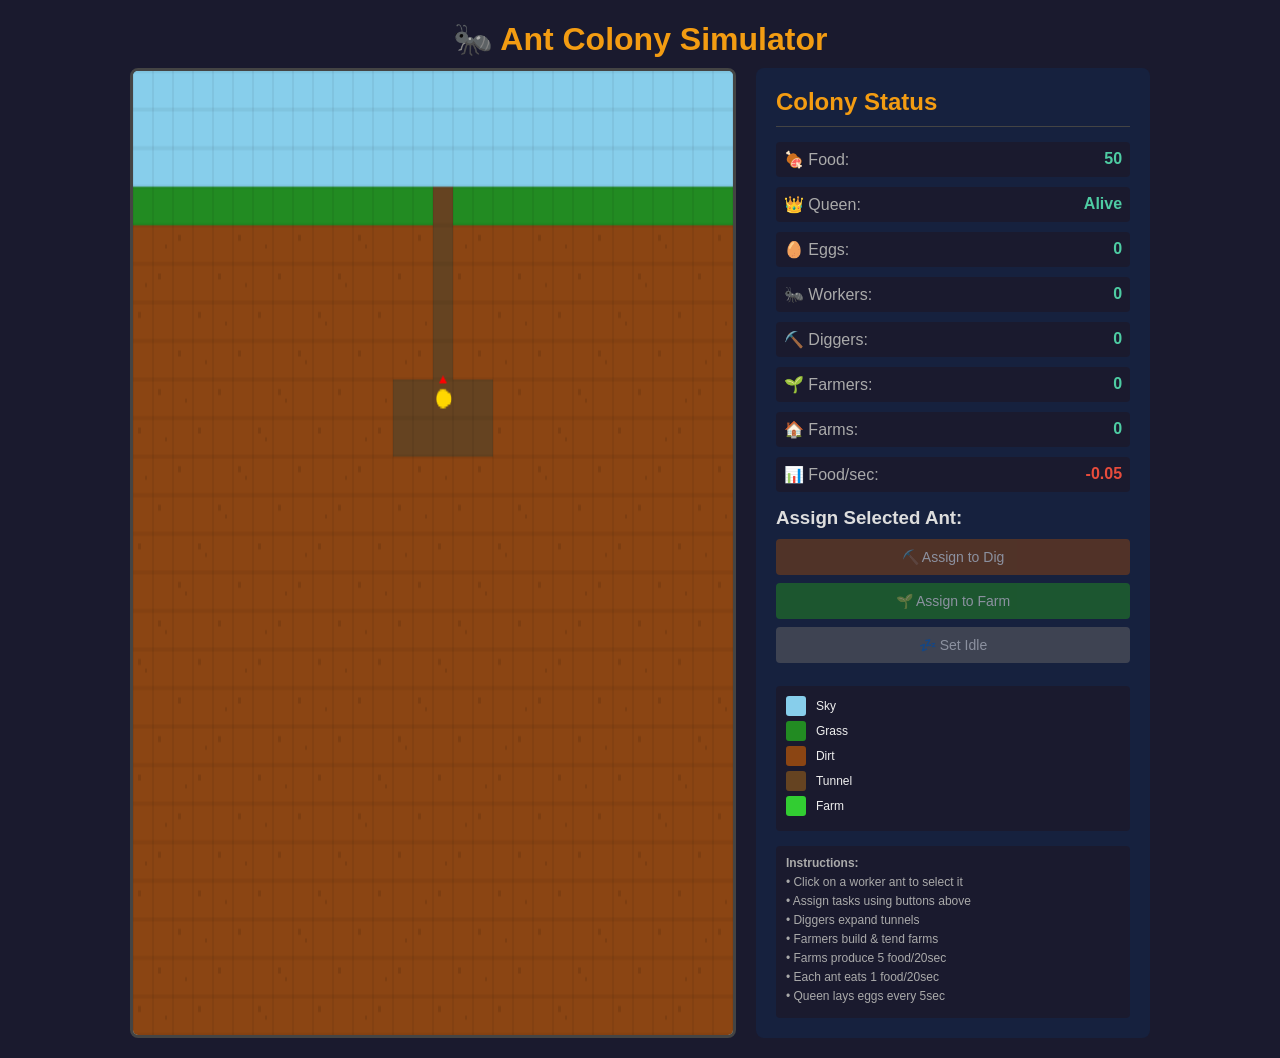
==== ant-simulator.html @ 6db29994 "Add ant colony simulator with queen, workers, and food economy A browser-based 2D ant colony simulat" ====
<!DOCTYPE html>
<html lang="en">
<head>
    <meta charset="UTF-8">
    <meta name="viewport" content="width=device-width, initial-scale=1.0">
    <title>Ant Colony Simulator</title>
    <style>
        * {
            margin: 0;
            padding: 0;
            box-sizing: border-box;
        }

        body {
            font-family: 'Segoe UI', Tahoma, Geneva, Verdana, sans-serif;
            background: #1a1a2e;
            color: #eee;
            min-height: 100vh;
            display: flex;
            flex-direction: column;
            align-items: center;
            padding: 20px;
        }

        h1 {
            margin-bottom: 10px;
            color: #f39c12;
        }

        .game-container {
            display: flex;
            gap: 20px;
            flex-wrap: wrap;
            justify-content: center;
        }

        canvas {
            border: 3px solid #444;
            border-radius: 8px;
            background: #87CEEB;
            cursor: pointer;
        }

        .panel {
            background: #16213e;
            padding: 20px;
            border-radius: 8px;
            min-width: 250px;
        }

        .panel h2 {
            color: #f39c12;
            margin-bottom: 15px;
            border-bottom: 1px solid #444;
            padding-bottom: 10px;
        }

        .stat {
            display: flex;
            justify-content: space-between;
            margin-bottom: 10px;
            padding: 8px;
            background: #1a1a2e;
            border-radius: 4px;
        }

        .stat-label {
            color: #aaa;
        }

        .stat-value {
            font-weight: bold;
            color: #4ecca3;
        }

        .stat-value.warning {
            color: #f39c12;
        }

        .stat-value.danger {
            color: #e74c3c;
        }

        .controls {
            margin-top: 15px;
        }

        .controls h3 {
            color: #ddd;
            margin-bottom: 10px;
        }

        button {
            width: 100%;
            padding: 10px;
            margin-bottom: 8px;
            border: none;
            border-radius: 4px;
            cursor: pointer;
            font-size: 14px;
            transition: all 0.2s;
        }

        button:hover:not(:disabled) {
            transform: translateY(-2px);
            box-shadow: 0 4px 8px rgba(0,0,0,0.3);
        }

        button:disabled {
            opacity: 0.5;
            cursor: not-allowed;
        }

        .btn-dig {
            background: #8B4513;
            color: white;
        }

        .btn-farm {
            background: #228B22;
            color: white;
        }

        .btn-idle {
            background: #666;
            color: white;
        }

        .instructions {
            margin-top: 15px;
            padding: 10px;
            background: #1a1a2e;
            border-radius: 4px;
            font-size: 12px;
            color: #aaa;
        }

        .instructions p {
            margin-bottom: 5px;
        }

        .selected-info {
            margin-top: 15px;
            padding: 10px;
            background: #2a2a4e;
            border-radius: 4px;
            border: 1px solid #4ecca3;
        }

        .legend {
            margin-top: 15px;
            padding: 10px;
            background: #1a1a2e;
            border-radius: 4px;
        }

        .legend-item {
            display: flex;
            align-items: center;
            margin-bottom: 5px;
            font-size: 12px;
        }

        .legend-color {
            width: 20px;
            height: 20px;
            margin-right: 10px;
            border-radius: 3px;
        }

        .game-over {
            position: fixed;
            top: 50%;
            left: 50%;
            transform: translate(-50%, -50%);
            background: rgba(0,0,0,0.9);
            padding: 40px;
            border-radius: 10px;
            text-align: center;
            display: none;
        }

        .game-over h2 {
            color: #e74c3c;
            margin-bottom: 20px;
        }

        .game-over button {
            width: auto;
            padding: 10px 30px;
            background: #4ecca3;
            color: #1a1a2e;
            font-weight: bold;
        }
    </style>
</head>
<body>
    <h1>🐜 Ant Colony Simulator</h1>

    <div class="game-container">
        <canvas id="gameCanvas" width="600" height="500"></canvas>

        <div class="panel">
            <h2>Colony Status</h2>

            <div class="stat">
                <span class="stat-label">🍖 Food:</span>
                <span class="stat-value" id="foodCount">50</span>
            </div>

            <div class="stat">
                <span class="stat-label">👑 Queen:</span>
                <span class="stat-value" id="queenStatus">Alive</span>
            </div>

            <div class="stat">
                <span class="stat-label">🥚 Eggs:</span>
                <span class="stat-value" id="eggCount">0</span>
            </div>

            <div class="stat">
                <span class="stat-label">🐜 Workers:</span>
                <span class="stat-value" id="workerCount">0</span>
            </div>

            <div class="stat">
                <span class="stat-label">⛏️ Diggers:</span>
                <span class="stat-value" id="diggerCount">0</span>
            </div>

            <div class="stat">
                <span class="stat-label">🌱 Farmers:</span>
                <span class="stat-value" id="farmerCount">0</span>
            </div>

            <div class="stat">
                <span class="stat-label">🏠 Farms:</span>
                <span class="stat-value" id="farmCount">0</span>
            </div>

            <div class="stat">
                <span class="stat-label">📊 Food/sec:</span>
                <span class="stat-value" id="foodRate">0</span>
            </div>

            <div class="controls">
                <h3>Assign Selected Ant:</h3>
                <button class="btn-dig" id="btnDig" disabled>⛏️ Assign to Dig</button>
                <button class="btn-farm" id="btnFarm" disabled>🌱 Assign to Farm</button>
                <button class="btn-idle" id="btnIdle" disabled>💤 Set Idle</button>
            </div>

            <div class="selected-info" id="selectedInfo" style="display: none;">
                <strong>Selected:</strong> <span id="selectedType">None</span>
            </div>

            <div class="legend">
                <div class="legend-item">
                    <div class="legend-color" style="background: #87CEEB;"></div>
                    <span>Sky</span>
                </div>
                <div class="legend-item">
                    <div class="legend-color" style="background: #228B22;"></div>
                    <span>Grass</span>
                </div>
                <div class="legend-item">
                    <div class="legend-color" style="background: #8B4513;"></div>
                    <span>Dirt</span>
                </div>
                <div class="legend-item">
                    <div class="legend-color" style="background: #654321;"></div>
                    <span>Tunnel</span>
                </div>
                <div class="legend-item">
                    <div class="legend-color" style="background: #32CD32;"></div>
                    <span>Farm</span>
                </div>
            </div>

            <div class="instructions">
                <p><strong>Instructions:</strong></p>
                <p>• Click on a worker ant to select it</p>
                <p>• Assign tasks using buttons above</p>
                <p>• Diggers expand tunnels</p>
                <p>• Farmers build & tend farms</p>
                <p>• Farms produce 5 food/20sec</p>
                <p>• Each ant eats 1 food/20sec</p>
                <p>• Queen lays eggs every 5sec</p>
            </div>
        </div>
    </div>

    <div class="game-over" id="gameOver">
        <h2>Colony Collapsed!</h2>
        <p>Your colony ran out of food and perished.</p>
        <br>
        <button onclick="location.reload()">Try Again</button>
    </div>

    <script>
        // Game Constants
        const CELL_SIZE = 20;
        const GRID_WIDTH = 30;
        const GRID_HEIGHT = 25;
        const SURFACE_Y = 3;

        const EGG_HATCH_TIME = 5000;      // 5 seconds
        const QUEEN_LAY_INTERVAL = 5000;   // 5 seconds
        const FOOD_CONSUME_INTERVAL = 20000; // 20 seconds
        const FARM_PRODUCE_INTERVAL = 20000; // 20 seconds
        const FARM_FOOD_AMOUNT = 5;
        const DIG_TIME = 2000;             // 2 seconds to dig one cell
        const FARM_BUILD_TIME = 3000;      // 3 seconds to build a farm

        // Cell Types
        const CELL_SKY = 0;
        const CELL_GRASS = 1;
        const CELL_DIRT = 2;
        const CELL_TUNNEL = 3;
        const CELL_FARM = 4;

        // Ant Tasks
        const TASK_IDLE = 'idle';
        const TASK_DIG = 'dig';
        const TASK_FARM = 'farm';

        // Game State
        let canvas, ctx;
        let grid = [];
        let ants = [];
        let eggs = [];
        let farms = [];
        let queen = null;
        let food = 50;
        let selectedAnt = null;
        let gameRunning = true;
        let lastFoodConsume = Date.now();
        let lastQueenLay = Date.now();

        // Initialize Grid
        function initGrid() {
            grid = [];
            for (let y = 0; y < GRID_HEIGHT; y++) {
                grid[y] = [];
                for (let x = 0; x < GRID_WIDTH; x++) {
                    if (y < SURFACE_Y) {
                        grid[y][x] = CELL_SKY;
                    } else if (y === SURFACE_Y) {
                        grid[y][x] = CELL_GRASS;
                    } else {
                        grid[y][x] = CELL_DIRT;
                    }
                }
            }

            // Create initial tunnel (entrance and queen chamber)
            const entranceX = Math.floor(GRID_WIDTH / 2);

            // Vertical shaft
            for (let y = SURFACE_Y; y <= SURFACE_Y + 5; y++) {
                grid[y][entranceX] = CELL_TUNNEL;
            }

            // Queen chamber
            for (let x = entranceX - 2; x <= entranceX + 2; x++) {
                grid[SURFACE_Y + 5][x] = CELL_TUNNEL;
                grid[SURFACE_Y + 6][x] = CELL_TUNNEL;
            }
        }

        // Entity Classes
        class Ant {
            constructor(x, y, isQueen = false) {
                this.x = x;
                this.y = y;
                this.isQueen = isQueen;
                this.task = TASK_IDLE;
                this.targetX = null;
                this.targetY = null;
                this.workProgress = 0;
                this.moveTimer = 0;
                this.color = isQueen ? '#FFD700' : '#8B0000';
            }

            update(deltaTime) {
                if (this.isQueen) return;

                this.moveTimer += deltaTime;

                if (this.task === TASK_DIG) {
                    this.performDigging(deltaTime);
                } else if (this.task === TASK_FARM) {
                    this.performFarming(deltaTime);
                } else {
                    this.wander(deltaTime);
                }
            }

            performDigging(deltaTime) {
                // Find adjacent dirt to dig
                if (this.targetX === null || this.targetY === null) {
                    this.findDigTarget();
                }

                if (this.targetX !== null && this.targetY !== null) {
                    // Move towards target
                    if (this.moveTowards(this.targetX, this.targetY, deltaTime)) {
                        // Adjacent to target, dig it
                        this.workProgress += deltaTime;
                        if (this.workProgress >= DIG_TIME) {
                            if (grid[this.targetY] && grid[this.targetY][this.targetX] === CELL_DIRT) {
                                grid[this.targetY][this.targetX] = CELL_TUNNEL;
                            }
                            this.workProgress = 0;
                            this.targetX = null;
                            this.targetY = null;
                        }
                    }
                } else {
                    this.wander(deltaTime);
                }
            }

            findDigTarget() {
                // Find dirt cells adjacent to tunnels
                const candidates = [];
                for (let y = SURFACE_Y + 1; y < GRID_HEIGHT; y++) {
                    for (let x = 0; x < GRID_WIDTH; x++) {
                        if (grid[y][x] === CELL_DIRT && hasAdjacentTunnel(x, y)) {
                            candidates.push({x, y});
                        }
                    }
                }

                if (candidates.length > 0) {
                    // Pick closest one
                    candidates.sort((a, b) => {
                        const distA = Math.abs(a.x - this.x) + Math.abs(a.y - this.y);
                        const distB = Math.abs(b.x - this.x) + Math.abs(b.y - this.y);
                        return distA - distB;
                    });
                    this.targetX = candidates[0].x;
                    this.targetY = candidates[0].y;
                }
            }

            performFarming(deltaTime) {
                // Find a farm without a farmer or build a new one
                let assignedFarm = farms.find(f => f.farmer === this);

                if (!assignedFarm) {
                    // Try to find an unattended farm
                    assignedFarm = farms.find(f => f.farmer === null);
                    if (assignedFarm) {
                        assignedFarm.farmer = this;
                    }
                }

                if (assignedFarm) {
                    // Move to farm and tend it
                    this.moveTowards(assignedFarm.x, assignedFarm.y, deltaTime);
                } else {
                    // Build a new farm
                    if (this.targetX === null || this.targetY === null) {
                        this.findFarmLocation();
                    }

                    if (this.targetX !== null && this.targetY !== null) {
                        if (this.moveTowards(this.targetX, this.targetY, deltaTime)) {
                            this.workProgress += deltaTime;
                            if (this.workProgress >= FARM_BUILD_TIME) {
                                if (grid[this.targetY][this.targetX] === CELL_TUNNEL) {
                                    grid[this.targetY][this.targetX] = CELL_FARM;
                                    const newFarm = new Farm(this.targetX, this.targetY);
                                    newFarm.farmer = this;
                                    farms.push(newFarm);
                                }
                                this.workProgress = 0;
                                this.targetX = null;
                                this.targetY = null;
                            }
                        }
                    } else {
                        this.wander(deltaTime);
                    }
                }
            }

            findFarmLocation() {
                // Find tunnel cells that could become farms
                const candidates = [];
                for (let y = SURFACE_Y + 1; y < GRID_HEIGHT; y++) {
                    for (let x = 0; x < GRID_WIDTH; x++) {
                        if (grid[y][x] === CELL_TUNNEL) {
                            // Check not too close to other farms
                            const tooClose = farms.some(f =>
                                Math.abs(f.x - x) + Math.abs(f.y - y) < 2
                            );
                            // Don't build where queen is
                            const queenHere = queen && queen.x === x && queen.y === y;
                            if (!tooClose && !queenHere) {
                                candidates.push({x, y});
                            }
                        }
                    }
                }

                if (candidates.length > 0) {
                    const choice = candidates[Math.floor(Math.random() * candidates.length)];
                    this.targetX = choice.x;
                    this.targetY = choice.y;
                }
            }

            moveTowards(targetX, targetY, deltaTime) {
                if (this.moveTimer < 200) return false;
                this.moveTimer = 0;

                const dx = targetX - this.x;
                const dy = targetY - this.y;

                if (Math.abs(dx) <= 1 && Math.abs(dy) <= 1) {
                    return true; // Adjacent to target
                }

                // Try to move closer through tunnels
                const moves = [];
                if (dx > 0) moves.push({x: this.x + 1, y: this.y});
                if (dx < 0) moves.push({x: this.x - 1, y: this.y});
                if (dy > 0) moves.push({x: this.x, y: this.y + 1});
                if (dy < 0) moves.push({x: this.x, y: this.y - 1});

                for (const move of moves) {
                    if (canMoveTo(move.x, move.y)) {
                        this.x = move.x;
                        this.y = move.y;
                        return false;
                    }
                }

                // Random valid move if direct path blocked
                this.wander(deltaTime);
                return false;
            }

            wander(deltaTime) {
                if (this.moveTimer < 300) return;
                this.moveTimer = 0;

                const directions = [
                    {dx: 0, dy: -1},
                    {dx: 0, dy: 1},
                    {dx: -1, dy: 0},
                    {dx: 1, dy: 0}
                ];

                const validMoves = directions.filter(d =>
                    canMoveTo(this.x + d.dx, this.y + d.dy)
                );

                if (validMoves.length > 0) {
                    const move = validMoves[Math.floor(Math.random() * validMoves.length)];
                    this.x += move.dx;
                    this.y += move.dy;
                }
            }

            draw() {
                const screenX = this.x * CELL_SIZE + CELL_SIZE / 2;
                const screenY = this.y * CELL_SIZE + CELL_SIZE / 2;

                // Draw selection ring
                if (this === selectedAnt) {
                    ctx.strokeStyle = '#00FF00';
                    ctx.lineWidth = 2;
                    ctx.beginPath();
                    ctx.arc(screenX, screenY, CELL_SIZE / 2 + 2, 0, Math.PI * 2);
                    ctx.stroke();
                }

                // Draw ant body
                ctx.fillStyle = this.color;
                ctx.beginPath();
                ctx.ellipse(screenX, screenY, CELL_SIZE / 3, CELL_SIZE / 4, 0, 0, Math.PI * 2);
                ctx.fill();

                // Draw head
                ctx.beginPath();
                ctx.arc(screenX + CELL_SIZE / 4, screenY, CELL_SIZE / 6, 0, Math.PI * 2);
                ctx.fill();

                // Crown for queen
                if (this.isQueen) {
                    ctx.fillStyle = '#FF0000';
                    ctx.beginPath();
                    ctx.moveTo(screenX - 4, screenY - 8);
                    ctx.lineTo(screenX, screenY - 12);
                    ctx.lineTo(screenX + 4, screenY - 8);
                    ctx.fill();
                }

                // Task indicator
                if (!this.isQueen) {
                    ctx.font = '10px Arial';
                    ctx.fillStyle = '#FFF';
                    if (this.task === TASK_DIG) {
                        ctx.fillText('⛏', screenX - 5, screenY - 10);
                    } else if (this.task === TASK_FARM) {
                        ctx.fillText('🌱', screenX - 5, screenY - 10);
                    }
                }

                // Work progress bar
                if (this.workProgress > 0) {
                    const barWidth = CELL_SIZE;
                    const barHeight = 3;
                    const progress = this.task === TASK_DIG
                        ? this.workProgress / DIG_TIME
                        : this.workProgress / FARM_BUILD_TIME;

                    ctx.fillStyle = '#333';
                    ctx.fillRect(screenX - barWidth/2, screenY + 12, barWidth, barHeight);
                    ctx.fillStyle = '#4ecca3';
                    ctx.fillRect(screenX - barWidth/2, screenY + 12, barWidth * progress, barHeight);
                }
            }
        }

        class Egg {
            constructor(x, y) {
                this.x = x;
                this.y = y;
                this.createdAt = Date.now();
            }

            isReady() {
                return Date.now() - this.createdAt >= EGG_HATCH_TIME;
            }

            draw() {
                const screenX = this.x * CELL_SIZE + CELL_SIZE / 2;
                const screenY = this.y * CELL_SIZE + CELL_SIZE / 2;

                ctx.fillStyle = '#FFFACD';
                ctx.beginPath();
                ctx.ellipse(screenX, screenY, CELL_SIZE / 5, CELL_SIZE / 4, 0, 0, Math.PI * 2);
                ctx.fill();
                ctx.strokeStyle = '#DAA520';
                ctx.lineWidth = 1;
                ctx.stroke();

                // Hatch progress
                const progress = (Date.now() - this.createdAt) / EGG_HATCH_TIME;
                const barWidth = CELL_SIZE * 0.8;
                ctx.fillStyle = '#333';
                ctx.fillRect(screenX - barWidth/2, screenY + 10, barWidth, 3);
                ctx.fillStyle = '#FFD700';
                ctx.fillRect(screenX - barWidth/2, screenY + 10, barWidth * progress, 3);
            }
        }

        class Farm {
            constructor(x, y) {
                this.x = x;
                this.y = y;
                this.lastProduce = Date.now();
                this.farmer = null;
            }

            update() {
                if (Date.now() - this.lastProduce >= FARM_PRODUCE_INTERVAL) {
                    food += FARM_FOOD_AMOUNT;
                    this.lastProduce = Date.now();
                }
            }
        }

        // Helper Functions
        function hasAdjacentTunnel(x, y) {
            const checks = [
                {dx: 0, dy: -1},
                {dx: 0, dy: 1},
                {dx: -1, dy: 0},
                {dx: 1, dy: 0}
            ];

            return checks.some(c => {
                const nx = x + c.dx;
                const ny = y + c.dy;
                return ny >= 0 && ny < GRID_HEIGHT &&
                       nx >= 0 && nx < GRID_WIDTH &&
                       (grid[ny][nx] === CELL_TUNNEL || grid[ny][nx] === CELL_FARM);
            });
        }

        function canMoveTo(x, y) {
            if (x < 0 || x >= GRID_WIDTH || y < 0 || y >= GRID_HEIGHT) return false;
            const cell = grid[y][x];
            return cell === CELL_TUNNEL || cell === CELL_FARM || cell === CELL_GRASS;
        }

        // Initialize Game
        function init() {
            canvas = document.getElementById('gameCanvas');
            ctx = canvas.getContext('2d');

            initGrid();

            // Create queen in the chamber
            const queenX = Math.floor(GRID_WIDTH / 2);
            const queenY = SURFACE_Y + 5;
            queen = new Ant(queenX, queenY, true);

            // Set up click handler
            canvas.addEventListener('click', handleClick);

            // Set up button handlers
            document.getElementById('btnDig').addEventListener('click', () => assignTask(TASK_DIG));
            document.getElementById('btnFarm').addEventListener('click', () => assignTask(TASK_FARM));
            document.getElementById('btnIdle').addEventListener('click', () => assignTask(TASK_IDLE));

            // Start game loop
            requestAnimationFrame(gameLoop);
        }

        function handleClick(event) {
            const rect = canvas.getBoundingClientRect();
            const clickX = Math.floor((event.clientX - rect.left) / CELL_SIZE);
            const clickY = Math.floor((event.clientY - rect.top) / CELL_SIZE);

            // Check if clicked on a worker ant
            const clickedAnt = ants.find(ant =>
                ant.x === clickX && ant.y === clickY && !ant.isQueen
            );

            if (clickedAnt) {
                selectedAnt = clickedAnt;
                updateSelectedUI();
            } else {
                selectedAnt = null;
                updateSelectedUI();
            }
        }

        function assignTask(task) {
            if (selectedAnt && !selectedAnt.isQueen) {
                // If switching from farm task, release the farm
                if (selectedAnt.task === TASK_FARM && task !== TASK_FARM) {
                    const farm = farms.find(f => f.farmer === selectedAnt);
                    if (farm) farm.farmer = null;
                }

                selectedAnt.task = task;
                selectedAnt.targetX = null;
                selectedAnt.targetY = null;
                selectedAnt.workProgress = 0;
                updateSelectedUI();
            }
        }

        function updateSelectedUI() {
            const info = document.getElementById('selectedInfo');
            const typeSpan = document.getElementById('selectedType');
            const btnDig = document.getElementById('btnDig');
            const btnFarm = document.getElementById('btnFarm');
            const btnIdle = document.getElementById('btnIdle');

            if (selectedAnt) {
                info.style.display = 'block';
                typeSpan.textContent = `Worker Ant (Task: ${selectedAnt.task})`;
                btnDig.disabled = false;
                btnFarm.disabled = false;
                btnIdle.disabled = false;
            } else {
                info.style.display = 'none';
                typeSpan.textContent = 'None';
                btnDig.disabled = true;
                btnFarm.disabled = true;
                btnIdle.disabled = true;
            }
        }

        function updateStats() {
            const diggers = ants.filter(a => a.task === TASK_DIG).length;
            const farmers = ants.filter(a => a.task === TASK_FARM).length;
            const totalAnts = ants.length + 1; // +1 for queen

            // Calculate food rate per second
            const foodProduced = farms.length * FARM_FOOD_AMOUNT / (FARM_PRODUCE_INTERVAL / 1000);
            const foodConsumed = totalAnts / (FOOD_CONSUME_INTERVAL / 1000);
            const netFoodRate = (foodProduced - foodConsumed).toFixed(2);

            document.getElementById('foodCount').textContent = Math.floor(food);
            document.getElementById('eggCount').textContent = eggs.length;
            document.getElementById('workerCount').textContent = ants.length;
            document.getElementById('diggerCount').textContent = diggers;
            document.getElementById('farmerCount').textContent = farmers;
            document.getElementById('farmCount').textContent = farms.length;
            document.getElementById('foodRate').textContent = netFoodRate;

            // Color code food
            const foodEl = document.getElementById('foodCount');
            foodEl.className = 'stat-value';
            if (food < 10) {
                foodEl.classList.add('danger');
            } else if (food < 30) {
                foodEl.classList.add('warning');
            }

            // Color code food rate
            const rateEl = document.getElementById('foodRate');
            rateEl.className = 'stat-value';
            if (parseFloat(netFoodRate) < 0) {
                rateEl.classList.add('danger');
            } else if (parseFloat(netFoodRate) < 0.1) {
                rateEl.classList.add('warning');
            }
        }

        let lastTime = Date.now();

        function gameLoop() {
            if (!gameRunning) return;

            const now = Date.now();
            const deltaTime = now - lastTime;
            lastTime = now;

            update(deltaTime);
            render();
            updateStats();

            requestAnimationFrame(gameLoop);
        }

        function update(deltaTime) {
            const now = Date.now();

            // Queen lays eggs
            if (now - lastQueenLay >= QUEEN_LAY_INTERVAL) {
                // Find spot near queen for egg
                const eggSpots = [];
                for (let dy = -1; dy <= 1; dy++) {
                    for (let dx = -1; dx <= 1; dx++) {
                        if (dx === 0 && dy === 0) continue;
                        const nx = queen.x + dx;
                        const ny = queen.y + dy;
                        if (canMoveTo(nx, ny)) {
                            const hasEgg = eggs.some(e => e.x === nx && e.y === ny);
                            const hasAnt = ants.some(a => a.x === nx && a.y === ny);
                            if (!hasEgg && !hasAnt) {
                                eggSpots.push({x: nx, y: ny});
                            }
                        }
                    }
                }

                if (eggSpots.length > 0) {
                    const spot = eggSpots[Math.floor(Math.random() * eggSpots.length)];
                    eggs.push(new Egg(spot.x, spot.y));
                }
                lastQueenLay = now;
            }

            // Hatch eggs
            for (let i = eggs.length - 1; i >= 0; i--) {
                if (eggs[i].isReady()) {
                    const egg = eggs[i];
                    ants.push(new Ant(egg.x, egg.y));
                    eggs.splice(i, 1);
                }
            }

            // Update ants
            for (const ant of ants) {
                ant.update(deltaTime);
            }

            // Update farms
            for (const farm of farms) {
                farm.update();
            }

            // Consume food
            if (now - lastFoodConsume >= FOOD_CONSUME_INTERVAL) {
                const totalAnts = ants.length + 1; // +1 for queen
                food -= totalAnts;
                lastFoodConsume = now;

                // Check for game over
                if (food <= 0) {
                    gameRunning = false;
                    document.getElementById('gameOver').style.display = 'block';
                }
            }
        }

        function render() {
            // Clear canvas
            ctx.clearRect(0, 0, canvas.width, canvas.height);

            // Draw grid
            for (let y = 0; y < GRID_HEIGHT; y++) {
                for (let x = 0; x < GRID_WIDTH; x++) {
                    const cell = grid[y][x];
                    let color;

                    switch (cell) {
                        case CELL_SKY:
                            color = '#87CEEB';
                            break;
                        case CELL_GRASS:
                            color = '#228B22';
                            break;
                        case CELL_DIRT:
                            color = '#8B4513';
                            break;
                        case CELL_TUNNEL:
                            color = '#654321';
                            break;
                        case CELL_FARM:
                            color = '#32CD32';
                            break;
                    }

                    ctx.fillStyle = color;
                    ctx.fillRect(x * CELL_SIZE, y * CELL_SIZE, CELL_SIZE, CELL_SIZE);

                    // Add some texture to dirt
                    if (cell === CELL_DIRT) {
                        ctx.fillStyle = 'rgba(0,0,0,0.1)';
                        if ((x + y) % 3 === 0) {
                            ctx.fillRect(x * CELL_SIZE + 5, y * CELL_SIZE + 5, 3, 3);
                        }
                        if ((x + y) % 5 === 0) {
                            ctx.fillRect(x * CELL_SIZE + 12, y * CELL_SIZE + 10, 2, 2);
                        }
                    }

                    // Draw farm details
                    if (cell === CELL_FARM) {
                        ctx.fillStyle = '#006400';
                        ctx.fillText('🌿', x * CELL_SIZE + 2, y * CELL_SIZE + 14);
                    }
                }
            }

            // Draw grid lines (subtle)
            ctx.strokeStyle = 'rgba(0,0,0,0.1)';
            ctx.lineWidth = 1;
            for (let x = 0; x <= GRID_WIDTH; x++) {
                ctx.beginPath();
                ctx.moveTo(x * CELL_SIZE, 0);
                ctx.lineTo(x * CELL_SIZE, canvas.height);
                ctx.stroke();
            }
            for (let y = 0; y <= GRID_HEIGHT; y++) {
                ctx.beginPath();
                ctx.moveTo(0, y * CELL_SIZE);
                ctx.lineTo(canvas.width, y * CELL_SIZE);
                ctx.stroke();
            }

            // Draw eggs
            for (const egg of eggs) {
                egg.draw();
            }

            // Draw queen
            queen.draw();

            // Draw worker ants
            for (const ant of ants) {
                ant.draw();
            }
        }

        // Start the game
        window.onload = init;
    </script>
</body>
</html>
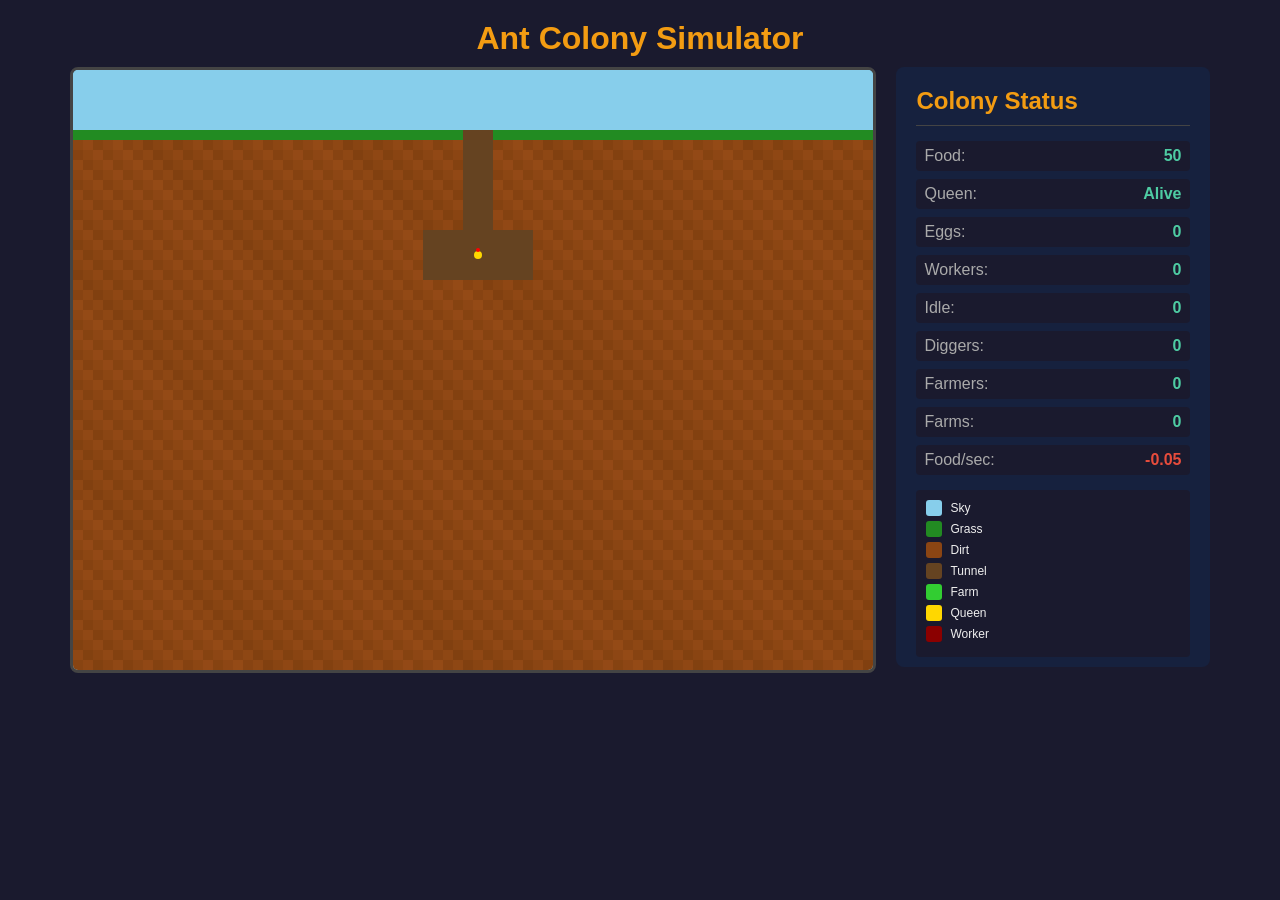
==== commit 25a8cbfa: "Improve grid resolution and change to tunnel-based clicking - Increased resolution: 80x60 grid with " ====
--- a/ant-simulator.html
+++ b/ant-simulator.html
@@ -45,7 +45,9 @@
             background: #16213e;
             padding: 20px;
             border-radius: 8px;
-            min-width: 250px;
+            min-width: 280px;
+            max-height: 600px;
+            overflow-y: auto;
         }
 
         .panel h2 {
@@ -58,8 +60,8 @@
         .stat {
             display: flex;
             justify-content: space-between;
-            margin-bottom: 10px;
-            padding: 8px;
+            margin-bottom: 8px;
+            padding: 6px 8px;
             background: #1a1a2e;
             border-radius: 4px;
         }
@@ -121,11 +123,6 @@
             color: white;
         }
 
-        .btn-idle {
-            background: #666;
-            color: white;
-        }
-
         .instructions {
             margin-top: 15px;
             padding: 10px;
@@ -147,6 +144,14 @@
             border: 1px solid #4ecca3;
         }
 
+        .selected-info.dirt {
+            border-color: #8B4513;
+        }
+
+        .selected-info.tunnel {
+            border-color: #654321;
+        }
+
         .legend {
             margin-top: 15px;
             padding: 10px;
@@ -162,9 +167,9 @@
         }
 
         .legend-color {
-            width: 20px;
-            height: 20px;
-            margin-right: 10px;
+            width: 16px;
+            height: 16px;
+            margin-right: 8px;
             border-radius: 3px;
         }
 
@@ -178,6 +183,7 @@
             border-radius: 10px;
             text-align: center;
             display: none;
+            z-index: 100;
         }
 
         .game-over h2 {
@@ -192,66 +198,73 @@
             color: #1a1a2e;
             font-weight: bold;
         }
+
+        .idle-count {
+            color: #f39c12;
+            font-size: 12px;
+            margin-top: 5px;
+        }
     </style>
 </head>
 <body>
-    <h1>🐜 Ant Colony Simulator</h1>
+    <h1>Ant Colony Simulator</h1>
 
     <div class="game-container">
-        <canvas id="gameCanvas" width="600" height="500"></canvas>
+        <canvas id="gameCanvas" width="800" height="600"></canvas>
 
         <div class="panel">
             <h2>Colony Status</h2>
 
             <div class="stat">
-                <span class="stat-label">🍖 Food:</span>
+                <span class="stat-label">Food:</span>
                 <span class="stat-value" id="foodCount">50</span>
             </div>
 
             <div class="stat">
-                <span class="stat-label">👑 Queen:</span>
+                <span class="stat-label">Queen:</span>
                 <span class="stat-value" id="queenStatus">Alive</span>
             </div>
 
             <div class="stat">
-                <span class="stat-label">🥚 Eggs:</span>
+                <span class="stat-label">Eggs:</span>
                 <span class="stat-value" id="eggCount">0</span>
             </div>
 
             <div class="stat">
-                <span class="stat-label">🐜 Workers:</span>
+                <span class="stat-label">Workers:</span>
                 <span class="stat-value" id="workerCount">0</span>
             </div>
 
             <div class="stat">
-                <span class="stat-label">⛏️ Diggers:</span>
+                <span class="stat-label">Idle:</span>
+                <span class="stat-value" id="idleCount">0</span>
+            </div>
+
+            <div class="stat">
+                <span class="stat-label">Diggers:</span>
                 <span class="stat-value" id="diggerCount">0</span>
             </div>
 
             <div class="stat">
-                <span class="stat-label">🌱 Farmers:</span>
+                <span class="stat-label">Farmers:</span>
                 <span class="stat-value" id="farmerCount">0</span>
             </div>
 
             <div class="stat">
-                <span class="stat-label">🏠 Farms:</span>
+                <span class="stat-label">Farms:</span>
                 <span class="stat-value" id="farmCount">0</span>
             </div>
 
             <div class="stat">
-                <span class="stat-label">📊 Food/sec:</span>
+                <span class="stat-label">Food/sec:</span>
                 <span class="stat-value" id="foodRate">0</span>
             </div>
 
-            <div class="controls">
-                <h3>Assign Selected Ant:</h3>
-                <button class="btn-dig" id="btnDig" disabled>⛏️ Assign to Dig</button>
-                <button class="btn-farm" id="btnFarm" disabled>🌱 Assign to Farm</button>
-                <button class="btn-idle" id="btnIdle" disabled>💤 Set Idle</button>
-            </div>
-
             <div class="selected-info" id="selectedInfo" style="display: none;">
-                <strong>Selected:</strong> <span id="selectedType">None</span>
+                <strong id="selectedTitle">Selected:</strong>
+                <p id="selectedDesc"></p>
+                <div class="controls" id="actionButtons"></div>
+                <p class="idle-count" id="idleNote"></p>
             </div>
 
             <div class="legend">
@@ -275,17 +288,23 @@
                     <div class="legend-color" style="background: #32CD32;"></div>
                     <span>Farm</span>
                 </div>
+                <div class="legend-item">
+                    <div class="legend-color" style="background: #FFD700;"></div>
+                    <span>Queen</span>
+                </div>
+                <div class="legend-item">
+                    <div class="legend-color" style="background: #8B0000;"></div>
+                    <span>Worker</span>
+                </div>
             </div>
 
             <div class="instructions">
-                <p><strong>Instructions:</strong></p>
-                <p>• Click on a worker ant to select it</p>
-                <p>• Assign tasks using buttons above</p>
-                <p>• Diggers expand tunnels</p>
-                <p>• Farmers build & tend farms</p>
-                <p>• Farms produce 5 food/20sec</p>
-                <p>• Each ant eats 1 food/20sec</p>
-                <p>• Queen lays eggs every 5sec</p>
+                <p><strong>How to Play:</strong></p>
+                <p>Click on DIRT next to tunnels to assign a digger</p>
+                <p>Click on TUNNEL to build a farm there</p>
+                <p>Farms produce 5 food/20sec</p>
+                <p>Each ant eats 1 food/20sec</p>
+                <p>Queen lays eggs every 5sec</p>
             </div>
         </div>
     </div>
@@ -298,19 +317,19 @@
     </div>
 
     <script>
-        // Game Constants
-        const CELL_SIZE = 20;
-        const GRID_WIDTH = 30;
-        const GRID_HEIGHT = 25;
-        const SURFACE_Y = 3;
-
-        const EGG_HATCH_TIME = 5000;      // 5 seconds
-        const QUEEN_LAY_INTERVAL = 5000;   // 5 seconds
-        const FOOD_CONSUME_INTERVAL = 20000; // 20 seconds
-        const FARM_PRODUCE_INTERVAL = 20000; // 20 seconds
+        // Game Constants - Higher resolution
+        const CELL_SIZE = 10;
+        const GRID_WIDTH = 80;
+        const GRID_HEIGHT = 60;
+        const SURFACE_Y = 6;
+
+        const EGG_HATCH_TIME = 5000;
+        const QUEEN_LAY_INTERVAL = 5000;
+        const FOOD_CONSUME_INTERVAL = 20000;
+        const FARM_PRODUCE_INTERVAL = 20000;
         const FARM_FOOD_AMOUNT = 5;
-        const DIG_TIME = 2000;             // 2 seconds to dig one cell
-        const FARM_BUILD_TIME = 3000;      // 3 seconds to build a farm
+        const DIG_TIME = 1500;
+        const FARM_BUILD_TIME = 2500;
 
         // Cell Types
         const CELL_SKY = 0;
@@ -332,10 +351,17 @@
         let farms = [];
         let queen = null;
         let food = 50;
-        let selectedAnt = null;
         let gameRunning = true;
         let lastFoodConsume = Date.now();
         let lastQueenLay = Date.now();
+
+        // Selection state
+        let selectedCell = null;
+        let highlightedCell = null;
+
+        // Task queues - locations that need workers
+        let digQueue = [];
+        let farmQueue = [];
 
         // Initialize Grid
         function initGrid() {
@@ -356,15 +382,18 @@
             // Create initial tunnel (entrance and queen chamber)
             const entranceX = Math.floor(GRID_WIDTH / 2);
 
-            // Vertical shaft
-            for (let y = SURFACE_Y; y <= SURFACE_Y + 5; y++) {
+            // Vertical shaft - wider
+            for (let y = SURFACE_Y; y <= SURFACE_Y + 12; y++) {
                 grid[y][entranceX] = CELL_TUNNEL;
-            }
-
-            // Queen chamber
-            for (let x = entranceX - 2; x <= entranceX + 2; x++) {
-                grid[SURFACE_Y + 5][x] = CELL_TUNNEL;
-                grid[SURFACE_Y + 6][x] = CELL_TUNNEL;
+                grid[y][entranceX - 1] = CELL_TUNNEL;
+                grid[y][entranceX + 1] = CELL_TUNNEL;
+            }
+
+            // Queen chamber - larger
+            for (let x = entranceX - 5; x <= entranceX + 5; x++) {
+                for (let y = SURFACE_Y + 10; y <= SURFACE_Y + 14; y++) {
+                    grid[y][x] = CELL_TUNNEL;
+                }
             }
         }
 
@@ -392,143 +421,114 @@
                 } else if (this.task === TASK_FARM) {
                     this.performFarming(deltaTime);
                 } else {
+                    // Check if there's work in queues
+                    this.checkForWork();
                     this.wander(deltaTime);
                 }
             }
 
+            checkForWork() {
+                // Priority: dig queue first, then farm queue
+                if (digQueue.length > 0) {
+                    const target = digQueue.shift();
+                    this.task = TASK_DIG;
+                    this.targetX = target.x;
+                    this.targetY = target.y;
+                    return;
+                }
+                if (farmQueue.length > 0) {
+                    const target = farmQueue.shift();
+                    this.task = TASK_FARM;
+                    this.targetX = target.x;
+                    this.targetY = target.y;
+                    return;
+                }
+            }
+
             performDigging(deltaTime) {
-                // Find adjacent dirt to dig
                 if (this.targetX === null || this.targetY === null) {
-                    this.findDigTarget();
-                }
-
-                if (this.targetX !== null && this.targetY !== null) {
-                    // Move towards target
-                    if (this.moveTowards(this.targetX, this.targetY, deltaTime)) {
-                        // Adjacent to target, dig it
-                        this.workProgress += deltaTime;
-                        if (this.workProgress >= DIG_TIME) {
-                            if (grid[this.targetY] && grid[this.targetY][this.targetX] === CELL_DIRT) {
-                                grid[this.targetY][this.targetX] = CELL_TUNNEL;
-                            }
-                            this.workProgress = 0;
-                            this.targetX = null;
-                            this.targetY = null;
-                        }
+                    this.task = TASK_IDLE;
+                    return;
+                }
+
+                // Check if target is still dirt
+                if (grid[this.targetY][this.targetX] !== CELL_DIRT) {
+                    this.task = TASK_IDLE;
+                    this.targetX = null;
+                    this.targetY = null;
+                    this.workProgress = 0;
+                    return;
+                }
+
+                if (this.moveTowards(this.targetX, this.targetY, deltaTime)) {
+                    this.workProgress += deltaTime;
+                    if (this.workProgress >= DIG_TIME) {
+                        grid[this.targetY][this.targetX] = CELL_TUNNEL;
+                        this.workProgress = 0;
+                        this.targetX = null;
+                        this.targetY = null;
+                        this.task = TASK_IDLE;
                     }
-                } else {
-                    this.wander(deltaTime);
-                }
-            }
-
-            findDigTarget() {
-                // Find dirt cells adjacent to tunnels
-                const candidates = [];
-                for (let y = SURFACE_Y + 1; y < GRID_HEIGHT; y++) {
-                    for (let x = 0; x < GRID_WIDTH; x++) {
-                        if (grid[y][x] === CELL_DIRT && hasAdjacentTunnel(x, y)) {
-                            candidates.push({x, y});
-                        }
+                }
+            }
+
+            performFarming(deltaTime) {
+                if (this.targetX === null || this.targetY === null) {
+                    this.task = TASK_IDLE;
+                    return;
+                }
+
+                // Check if target is valid
+                const cell = grid[this.targetY][this.targetX];
+                if (cell !== CELL_TUNNEL && cell !== CELL_FARM) {
+                    this.task = TASK_IDLE;
+                    this.targetX = null;
+                    this.targetY = null;
+                    this.workProgress = 0;
+                    return;
+                }
+
+                // If already a farm, just tend it
+                if (cell === CELL_FARM) {
+                    this.moveTowards(this.targetX, this.targetY, deltaTime);
+                    return;
+                }
+
+                // Building a new farm
+                if (this.moveTowards(this.targetX, this.targetY, deltaTime)) {
+                    this.workProgress += deltaTime;
+                    if (this.workProgress >= FARM_BUILD_TIME) {
+                        grid[this.targetY][this.targetX] = CELL_FARM;
+                        farms.push(new Farm(this.targetX, this.targetY));
+                        this.workProgress = 0;
+                        this.task = TASK_IDLE;
+                        this.targetX = null;
+                        this.targetY = null;
                     }
                 }
-
-                if (candidates.length > 0) {
-                    // Pick closest one
-                    candidates.sort((a, b) => {
-                        const distA = Math.abs(a.x - this.x) + Math.abs(a.y - this.y);
-                        const distB = Math.abs(b.x - this.x) + Math.abs(b.y - this.y);
-                        return distA - distB;
-                    });
-                    this.targetX = candidates[0].x;
-                    this.targetY = candidates[0].y;
-                }
-            }
-
-            performFarming(deltaTime) {
-                // Find a farm without a farmer or build a new one
-                let assignedFarm = farms.find(f => f.farmer === this);
-
-                if (!assignedFarm) {
-                    // Try to find an unattended farm
-                    assignedFarm = farms.find(f => f.farmer === null);
-                    if (assignedFarm) {
-                        assignedFarm.farmer = this;
-                    }
-                }
-
-                if (assignedFarm) {
-                    // Move to farm and tend it
-                    this.moveTowards(assignedFarm.x, assignedFarm.y, deltaTime);
-                } else {
-                    // Build a new farm
-                    if (this.targetX === null || this.targetY === null) {
-                        this.findFarmLocation();
-                    }
-
-                    if (this.targetX !== null && this.targetY !== null) {
-                        if (this.moveTowards(this.targetX, this.targetY, deltaTime)) {
-                            this.workProgress += deltaTime;
-                            if (this.workProgress >= FARM_BUILD_TIME) {
-                                if (grid[this.targetY][this.targetX] === CELL_TUNNEL) {
-                                    grid[this.targetY][this.targetX] = CELL_FARM;
-                                    const newFarm = new Farm(this.targetX, this.targetY);
-                                    newFarm.farmer = this;
-                                    farms.push(newFarm);
-                                }
-                                this.workProgress = 0;
-                                this.targetX = null;
-                                this.targetY = null;
-                            }
-                        }
-                    } else {
-                        this.wander(deltaTime);
-                    }
-                }
-            }
-
-            findFarmLocation() {
-                // Find tunnel cells that could become farms
-                const candidates = [];
-                for (let y = SURFACE_Y + 1; y < GRID_HEIGHT; y++) {
-                    for (let x = 0; x < GRID_WIDTH; x++) {
-                        if (grid[y][x] === CELL_TUNNEL) {
-                            // Check not too close to other farms
-                            const tooClose = farms.some(f =>
-                                Math.abs(f.x - x) + Math.abs(f.y - y) < 2
-                            );
-                            // Don't build where queen is
-                            const queenHere = queen && queen.x === x && queen.y === y;
-                            if (!tooClose && !queenHere) {
-                                candidates.push({x, y});
-                            }
-                        }
-                    }
-                }
-
-                if (candidates.length > 0) {
-                    const choice = candidates[Math.floor(Math.random() * candidates.length)];
-                    this.targetX = choice.x;
-                    this.targetY = choice.y;
-                }
             }
 
             moveTowards(targetX, targetY, deltaTime) {
-                if (this.moveTimer < 200) return false;
+                if (this.moveTimer < 80) return false;
                 this.moveTimer = 0;
 
                 const dx = targetX - this.x;
                 const dy = targetY - this.y;
 
+                // Check if at target or adjacent
                 if (Math.abs(dx) <= 1 && Math.abs(dy) <= 1) {
-                    return true; // Adjacent to target
-                }
-
-                // Try to move closer through tunnels
+                    return true;
+                }
+
+                // Simple pathfinding - prefer direct moves
                 const moves = [];
-                if (dx > 0) moves.push({x: this.x + 1, y: this.y});
-                if (dx < 0) moves.push({x: this.x - 1, y: this.y});
-                if (dy > 0) moves.push({x: this.x, y: this.y + 1});
-                if (dy < 0) moves.push({x: this.x, y: this.y - 1});
+                if (dx > 0) moves.push({x: this.x + 1, y: this.y, score: Math.abs(dx - 1) + Math.abs(dy)});
+                if (dx < 0) moves.push({x: this.x - 1, y: this.y, score: Math.abs(dx + 1) + Math.abs(dy)});
+                if (dy > 0) moves.push({x: this.x, y: this.y + 1, score: Math.abs(dx) + Math.abs(dy - 1)});
+                if (dy < 0) moves.push({x: this.x, y: this.y - 1, score: Math.abs(dx) + Math.abs(dy + 1)});
+
+                // Sort by score (distance to target)
+                moves.sort((a, b) => a.score - b.score);
 
                 for (const move of moves) {
                     if (canMoveTo(move.x, move.y)) {
@@ -538,13 +538,27 @@
                     }
                 }
 
-                // Random valid move if direct path blocked
-                this.wander(deltaTime);
+                // Try any valid move
+                const allMoves = [
+                    {x: this.x + 1, y: this.y},
+                    {x: this.x - 1, y: this.y},
+                    {x: this.x, y: this.y + 1},
+                    {x: this.x, y: this.y - 1}
+                ];
+
+                for (const move of allMoves) {
+                    if (canMoveTo(move.x, move.y)) {
+                        this.x = move.x;
+                        this.y = move.y;
+                        return false;
+                    }
+                }
+
                 return false;
             }
 
             wander(deltaTime) {
-                if (this.moveTimer < 300) return;
+                if (this.moveTimer < 150) return;
                 this.moveTimer = 0;
 
                 const directions = [
@@ -569,59 +583,32 @@
                 const screenX = this.x * CELL_SIZE + CELL_SIZE / 2;
                 const screenY = this.y * CELL_SIZE + CELL_SIZE / 2;
 
-                // Draw selection ring
-                if (this === selectedAnt) {
-                    ctx.strokeStyle = '#00FF00';
-                    ctx.lineWidth = 2;
-                    ctx.beginPath();
-                    ctx.arc(screenX, screenY, CELL_SIZE / 2 + 2, 0, Math.PI * 2);
-                    ctx.stroke();
-                }
-
                 // Draw ant body
                 ctx.fillStyle = this.color;
                 ctx.beginPath();
-                ctx.ellipse(screenX, screenY, CELL_SIZE / 3, CELL_SIZE / 4, 0, 0, Math.PI * 2);
-                ctx.fill();
-
-                // Draw head
-                ctx.beginPath();
-                ctx.arc(screenX + CELL_SIZE / 4, screenY, CELL_SIZE / 6, 0, Math.PI * 2);
+                ctx.arc(screenX, screenY, CELL_SIZE / 2 - 1, 0, Math.PI * 2);
                 ctx.fill();
 
                 // Crown for queen
                 if (this.isQueen) {
                     ctx.fillStyle = '#FF0000';
                     ctx.beginPath();
-                    ctx.moveTo(screenX - 4, screenY - 8);
-                    ctx.lineTo(screenX, screenY - 12);
-                    ctx.lineTo(screenX + 4, screenY - 8);
+                    ctx.arc(screenX, screenY - CELL_SIZE / 2, 2, 0, Math.PI * 2);
                     ctx.fill();
-                }
-
-                // Task indicator
-                if (!this.isQueen) {
-                    ctx.font = '10px Arial';
-                    ctx.fillStyle = '#FFF';
-                    if (this.task === TASK_DIG) {
-                        ctx.fillText('⛏', screenX - 5, screenY - 10);
-                    } else if (this.task === TASK_FARM) {
-                        ctx.fillText('🌱', screenX - 5, screenY - 10);
-                    }
                 }
 
                 // Work progress bar
                 if (this.workProgress > 0) {
-                    const barWidth = CELL_SIZE;
-                    const barHeight = 3;
+                    const barWidth = CELL_SIZE + 4;
+                    const barHeight = 2;
                     const progress = this.task === TASK_DIG
                         ? this.workProgress / DIG_TIME
                         : this.workProgress / FARM_BUILD_TIME;
 
                     ctx.fillStyle = '#333';
-                    ctx.fillRect(screenX - barWidth/2, screenY + 12, barWidth, barHeight);
+                    ctx.fillRect(screenX - barWidth/2, screenY - CELL_SIZE/2 - 4, barWidth, barHeight);
                     ctx.fillStyle = '#4ecca3';
-                    ctx.fillRect(screenX - barWidth/2, screenY + 12, barWidth * progress, barHeight);
+                    ctx.fillRect(screenX - barWidth/2, screenY - CELL_SIZE/2 - 4, barWidth * progress, barHeight);
                 }
             }
         }
@@ -643,19 +630,11 @@
 
                 ctx.fillStyle = '#FFFACD';
                 ctx.beginPath();
-                ctx.ellipse(screenX, screenY, CELL_SIZE / 5, CELL_SIZE / 4, 0, 0, Math.PI * 2);
+                ctx.ellipse(screenX, screenY, CELL_SIZE / 3, CELL_SIZE / 2.5, 0, 0, Math.PI * 2);
                 ctx.fill();
                 ctx.strokeStyle = '#DAA520';
                 ctx.lineWidth = 1;
                 ctx.stroke();
-
-                // Hatch progress
-                const progress = (Date.now() - this.createdAt) / EGG_HATCH_TIME;
-                const barWidth = CELL_SIZE * 0.8;
-                ctx.fillStyle = '#333';
-                ctx.fillRect(screenX - barWidth/2, screenY + 10, barWidth, 3);
-                ctx.fillStyle = '#FFD700';
-                ctx.fillRect(screenX - barWidth/2, screenY + 10, barWidth * progress, 3);
             }
         }
 
@@ -664,7 +643,6 @@
                 this.x = x;
                 this.y = y;
                 this.lastProduce = Date.now();
-                this.farmer = null;
             }
 
             update() {
@@ -699,6 +677,10 @@
             return cell === CELL_TUNNEL || cell === CELL_FARM || cell === CELL_GRASS;
         }
 
+        function getIdleAnts() {
+            return ants.filter(a => a.task === TASK_IDLE);
+        }
+
         // Initialize Game
         function init() {
             canvas = document.getElementById('gameCanvas');
@@ -708,84 +690,159 @@
 
             // Create queen in the chamber
             const queenX = Math.floor(GRID_WIDTH / 2);
-            const queenY = SURFACE_Y + 5;
+            const queenY = SURFACE_Y + 12;
             queen = new Ant(queenX, queenY, true);
 
             // Set up click handler
             canvas.addEventListener('click', handleClick);
-
-            // Set up button handlers
-            document.getElementById('btnDig').addEventListener('click', () => assignTask(TASK_DIG));
-            document.getElementById('btnFarm').addEventListener('click', () => assignTask(TASK_FARM));
-            document.getElementById('btnIdle').addEventListener('click', () => assignTask(TASK_IDLE));
+            canvas.addEventListener('mousemove', handleMouseMove);
 
             // Start game loop
             requestAnimationFrame(gameLoop);
         }
 
+        function handleMouseMove(event) {
+            const rect = canvas.getBoundingClientRect();
+            const scaleX = canvas.width / rect.width;
+            const scaleY = canvas.height / rect.height;
+            const mouseX = Math.floor((event.clientX - rect.left) * scaleX / CELL_SIZE);
+            const mouseY = Math.floor((event.clientY - rect.top) * scaleY / CELL_SIZE);
+
+            if (mouseX >= 0 && mouseX < GRID_WIDTH && mouseY >= 0 && mouseY < GRID_HEIGHT) {
+                highlightedCell = {x: mouseX, y: mouseY};
+            } else {
+                highlightedCell = null;
+            }
+        }
+
         function handleClick(event) {
             const rect = canvas.getBoundingClientRect();
-            const clickX = Math.floor((event.clientX - rect.left) / CELL_SIZE);
-            const clickY = Math.floor((event.clientY - rect.top) / CELL_SIZE);
-
-            // Check if clicked on a worker ant
-            const clickedAnt = ants.find(ant =>
-                ant.x === clickX && ant.y === clickY && !ant.isQueen
-            );
-
-            if (clickedAnt) {
-                selectedAnt = clickedAnt;
-                updateSelectedUI();
+            const scaleX = canvas.width / rect.width;
+            const scaleY = canvas.height / rect.height;
+            const clickX = Math.floor((event.clientX - rect.left) * scaleX / CELL_SIZE);
+            const clickY = Math.floor((event.clientY - rect.top) * scaleY / CELL_SIZE);
+
+            if (clickX < 0 || clickX >= GRID_WIDTH || clickY < 0 || clickY >= GRID_HEIGHT) {
+                return;
+            }
+
+            const cell = grid[clickY][clickX];
+            selectedCell = {x: clickX, y: clickY, type: cell};
+            updateSelectedUI();
+        }
+
+        function assignDigger(x, y) {
+            const idleAnts = getIdleAnts();
+            if (idleAnts.length > 0) {
+                const ant = idleAnts[0];
+                ant.task = TASK_DIG;
+                ant.targetX = x;
+                ant.targetY = y;
+                ant.workProgress = 0;
             } else {
-                selectedAnt = null;
-                updateSelectedUI();
-            }
-        }
-
-        function assignTask(task) {
-            if (selectedAnt && !selectedAnt.isQueen) {
-                // If switching from farm task, release the farm
-                if (selectedAnt.task === TASK_FARM && task !== TASK_FARM) {
-                    const farm = farms.find(f => f.farmer === selectedAnt);
-                    if (farm) farm.farmer = null;
-                }
-
-                selectedAnt.task = task;
-                selectedAnt.targetX = null;
-                selectedAnt.targetY = null;
-                selectedAnt.workProgress = 0;
-                updateSelectedUI();
-            }
+                // Queue the dig task
+                if (!digQueue.some(d => d.x === x && d.y === y)) {
+                    digQueue.push({x, y});
+                }
+            }
+            selectedCell = null;
+            updateSelectedUI();
+        }
+
+        function assignFarmer(x, y) {
+            const idleAnts = getIdleAnts();
+            if (idleAnts.length > 0) {
+                const ant = idleAnts[0];
+                ant.task = TASK_FARM;
+                ant.targetX = x;
+                ant.targetY = y;
+                ant.workProgress = 0;
+            } else {
+                // Queue the farm task
+                if (!farmQueue.some(f => f.x === x && f.y === y)) {
+                    farmQueue.push({x, y});
+                }
+            }
+            selectedCell = null;
+            updateSelectedUI();
         }
 
         function updateSelectedUI() {
             const info = document.getElementById('selectedInfo');
-            const typeSpan = document.getElementById('selectedType');
-            const btnDig = document.getElementById('btnDig');
-            const btnFarm = document.getElementById('btnFarm');
-            const btnIdle = document.getElementById('btnIdle');
-
-            if (selectedAnt) {
-                info.style.display = 'block';
-                typeSpan.textContent = `Worker Ant (Task: ${selectedAnt.task})`;
-                btnDig.disabled = false;
-                btnFarm.disabled = false;
-                btnIdle.disabled = false;
-            } else {
+            const title = document.getElementById('selectedTitle');
+            const desc = document.getElementById('selectedDesc');
+            const buttons = document.getElementById('actionButtons');
+            const idleNote = document.getElementById('idleNote');
+
+            if (!selectedCell) {
                 info.style.display = 'none';
-                typeSpan.textContent = 'None';
-                btnDig.disabled = true;
-                btnFarm.disabled = true;
-                btnIdle.disabled = true;
+                return;
+            }
+
+            info.style.display = 'block';
+            info.className = 'selected-info';
+            buttons.innerHTML = '';
+
+            const idleCount = getIdleAnts().length;
+            idleNote.textContent = `Idle workers: ${idleCount}`;
+
+            const cell = selectedCell.type;
+            const x = selectedCell.x;
+            const y = selectedCell.y;
+
+            if (cell === CELL_DIRT && hasAdjacentTunnel(x, y)) {
+                info.classList.add('dirt');
+                title.textContent = 'Dirt (Diggable)';
+                desc.textContent = 'This dirt is adjacent to a tunnel and can be excavated.';
+
+                const btn = document.createElement('button');
+                btn.className = 'btn-dig';
+                btn.textContent = idleCount > 0 ? 'Assign Digger' : 'Queue Dig Task';
+                btn.onclick = () => assignDigger(x, y);
+                buttons.appendChild(btn);
+
+            } else if (cell === CELL_DIRT) {
+                info.classList.add('dirt');
+                title.textContent = 'Dirt';
+                desc.textContent = 'This dirt is not adjacent to any tunnel. Dig nearby first.';
+
+            } else if (cell === CELL_TUNNEL) {
+                // Check if queen is here
+                if (queen && queen.x === x && queen.y === y) {
+                    title.textContent = 'Queen\'s Location';
+                    desc.textContent = 'The queen resides here. Cannot build farm.';
+                } else {
+                    info.classList.add('tunnel');
+                    title.textContent = 'Tunnel';
+                    desc.textContent = 'An empty tunnel. You can build a farm here.';
+
+                    const btn = document.createElement('button');
+                    btn.className = 'btn-farm';
+                    btn.textContent = idleCount > 0 ? 'Build Farm Here' : 'Queue Farm Task';
+                    btn.onclick = () => assignFarmer(x, y);
+                    buttons.appendChild(btn);
+                }
+
+            } else if (cell === CELL_FARM) {
+                title.textContent = 'Farm';
+                desc.textContent = 'Produces 5 food every 20 seconds.';
+
+            } else if (cell === CELL_GRASS) {
+                title.textContent = 'Surface';
+                desc.textContent = 'The ground surface.';
+
+            } else if (cell === CELL_SKY) {
+                title.textContent = 'Sky';
+                desc.textContent = 'Open air above the colony.';
             }
         }
 
         function updateStats() {
+            const idleAnts = ants.filter(a => a.task === TASK_IDLE).length;
             const diggers = ants.filter(a => a.task === TASK_DIG).length;
             const farmers = ants.filter(a => a.task === TASK_FARM).length;
-            const totalAnts = ants.length + 1; // +1 for queen
-
-            // Calculate food rate per second
+            const totalAnts = ants.length + 1;
+
             const foodProduced = farms.length * FARM_FOOD_AMOUNT / (FARM_PRODUCE_INTERVAL / 1000);
             const foodConsumed = totalAnts / (FOOD_CONSUME_INTERVAL / 1000);
             const netFoodRate = (foodProduced - foodConsumed).toFixed(2);
@@ -793,12 +850,12 @@
             document.getElementById('foodCount').textContent = Math.floor(food);
             document.getElementById('eggCount').textContent = eggs.length;
             document.getElementById('workerCount').textContent = ants.length;
+            document.getElementById('idleCount').textContent = idleAnts;
             document.getElementById('diggerCount').textContent = diggers;
             document.getElementById('farmerCount').textContent = farmers;
             document.getElementById('farmCount').textContent = farms.length;
             document.getElementById('foodRate').textContent = netFoodRate;
 
-            // Color code food
             const foodEl = document.getElementById('foodCount');
             foodEl.className = 'stat-value';
             if (food < 10) {
@@ -807,7 +864,6 @@
                 foodEl.classList.add('warning');
             }
 
-            // Color code food rate
             const rateEl = document.getElementById('foodRate');
             rateEl.className = 'stat-value';
             if (parseFloat(netFoodRate) < 0) {
@@ -815,6 +871,11 @@
             } else if (parseFloat(netFoodRate) < 0.1) {
                 rateEl.classList.add('warning');
             }
+
+            // Update selected UI to refresh idle count
+            if (selectedCell) {
+                updateSelectedUI();
+            }
         }
 
         let lastTime = Date.now();
@@ -838,10 +899,9 @@
 
             // Queen lays eggs
             if (now - lastQueenLay >= QUEEN_LAY_INTERVAL) {
-                // Find spot near queen for egg
                 const eggSpots = [];
-                for (let dy = -1; dy <= 1; dy++) {
-                    for (let dx = -1; dx <= 1; dx++) {
+                for (let dy = -2; dy <= 2; dy++) {
+                    for (let dx = -2; dx <= 2; dx++) {
                         if (dx === 0 && dy === 0) continue;
                         const nx = queen.x + dx;
                         const ny = queen.y + dy;
@@ -883,20 +943,22 @@
 
             // Consume food
             if (now - lastFoodConsume >= FOOD_CONSUME_INTERVAL) {
-                const totalAnts = ants.length + 1; // +1 for queen
+                const totalAnts = ants.length + 1;
                 food -= totalAnts;
                 lastFoodConsume = now;
 
-                // Check for game over
                 if (food <= 0) {
                     gameRunning = false;
                     document.getElementById('gameOver').style.display = 'block';
                 }
             }
+
+            // Clean up queues - remove completed tasks
+            digQueue = digQueue.filter(d => grid[d.y][d.x] === CELL_DIRT);
+            farmQueue = farmQueue.filter(f => grid[f.y][f.x] === CELL_TUNNEL);
         }
 
         function render() {
-            // Clear canvas
             ctx.clearRect(0, 0, canvas.width, canvas.height);
 
             // Draw grid
@@ -913,7 +975,9 @@
                             color = '#228B22';
                             break;
                         case CELL_DIRT:
-                            color = '#8B4513';
+                            // Slightly vary dirt color for texture
+                            const shade = ((x * 7 + y * 13) % 20) - 10;
+                            color = `rgb(${139 + shade}, ${69 + shade/2}, ${19 + shade/3})`;
                             break;
                         case CELL_TUNNEL:
                             color = '#654321';
@@ -925,40 +989,41 @@
 
                     ctx.fillStyle = color;
                     ctx.fillRect(x * CELL_SIZE, y * CELL_SIZE, CELL_SIZE, CELL_SIZE);
-
-                    // Add some texture to dirt
-                    if (cell === CELL_DIRT) {
-                        ctx.fillStyle = 'rgba(0,0,0,0.1)';
-                        if ((x + y) % 3 === 0) {
-                            ctx.fillRect(x * CELL_SIZE + 5, y * CELL_SIZE + 5, 3, 3);
-                        }
-                        if ((x + y) % 5 === 0) {
-                            ctx.fillRect(x * CELL_SIZE + 12, y * CELL_SIZE + 10, 2, 2);
-                        }
-                    }
-
-                    // Draw farm details
-                    if (cell === CELL_FARM) {
-                        ctx.fillStyle = '#006400';
-                        ctx.fillText('🌿', x * CELL_SIZE + 2, y * CELL_SIZE + 14);
-                    }
-                }
-            }
-
-            // Draw grid lines (subtle)
-            ctx.strokeStyle = 'rgba(0,0,0,0.1)';
-            ctx.lineWidth = 1;
-            for (let x = 0; x <= GRID_WIDTH; x++) {
-                ctx.beginPath();
-                ctx.moveTo(x * CELL_SIZE, 0);
-                ctx.lineTo(x * CELL_SIZE, canvas.height);
-                ctx.stroke();
-            }
-            for (let y = 0; y <= GRID_HEIGHT; y++) {
-                ctx.beginPath();
-                ctx.moveTo(0, y * CELL_SIZE);
-                ctx.lineTo(canvas.width, y * CELL_SIZE);
-                ctx.stroke();
+                }
+            }
+
+            // Draw task queue indicators
+            ctx.fillStyle = 'rgba(255, 165, 0, 0.5)';
+            for (const task of digQueue) {
+                ctx.fillRect(task.x * CELL_SIZE, task.y * CELL_SIZE, CELL_SIZE, CELL_SIZE);
+            }
+            ctx.fillStyle = 'rgba(50, 205, 50, 0.5)';
+            for (const task of farmQueue) {
+                ctx.fillRect(task.x * CELL_SIZE, task.y * CELL_SIZE, CELL_SIZE, CELL_SIZE);
+            }
+
+            // Draw highlight
+            if (highlightedCell) {
+                ctx.strokeStyle = 'rgba(255, 255, 255, 0.5)';
+                ctx.lineWidth = 2;
+                ctx.strokeRect(
+                    highlightedCell.x * CELL_SIZE,
+                    highlightedCell.y * CELL_SIZE,
+                    CELL_SIZE,
+                    CELL_SIZE
+                );
+            }
+
+            // Draw selection
+            if (selectedCell) {
+                ctx.strokeStyle = '#00FF00';
+                ctx.lineWidth = 2;
+                ctx.strokeRect(
+                    selectedCell.x * CELL_SIZE,
+                    selectedCell.y * CELL_SIZE,
+                    CELL_SIZE,
+                    CELL_SIZE
+                );
             }
 
             // Draw eggs
@@ -975,7 +1040,6 @@
             }
         }
 
-        // Start the game
         window.onload = init;
     </script>
 </body>
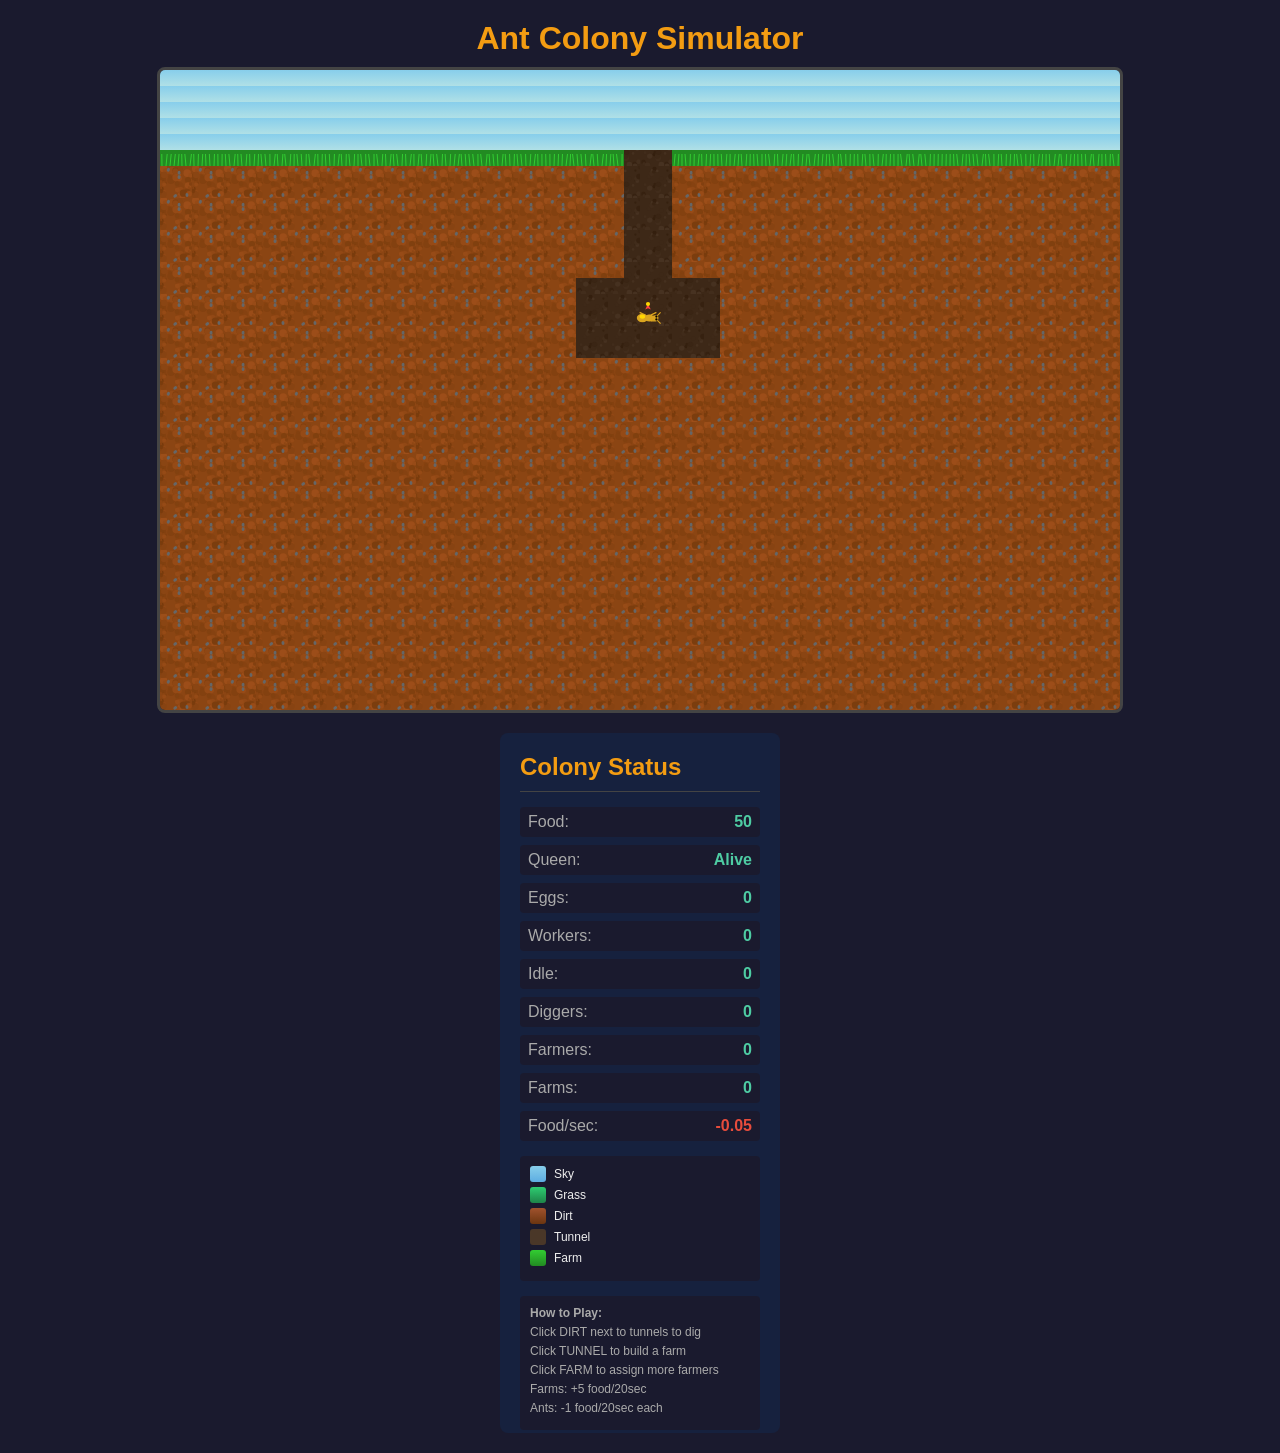
==== commit e5951f80: "Add high-resolution graphics and fix farm clickability Graphics improvements: - Detailed ants with b" ====
--- a/ant-simulator.html
+++ b/ant-simulator.html
@@ -37,7 +37,6 @@
         canvas {
             border: 3px solid #444;
             border-radius: 8px;
-            background: #87CEEB;
             cursor: pointer;
         }
 
@@ -46,7 +45,7 @@
             padding: 20px;
             border-radius: 8px;
             min-width: 280px;
-            max-height: 600px;
+            max-height: 700px;
             overflow-y: auto;
         }
 
@@ -84,12 +83,7 @@
         }
 
         .controls {
-            margin-top: 15px;
-        }
-
-        .controls h3 {
-            color: #ddd;
-            margin-bottom: 10px;
+            margin-top: 10px;
         }
 
         button {
@@ -123,6 +117,11 @@
             color: white;
         }
 
+        .btn-cancel {
+            background: #c0392b;
+            color: white;
+        }
+
         .instructions {
             margin-top: 15px;
             padding: 10px;
@@ -138,10 +137,10 @@
 
         .selected-info {
             margin-top: 15px;
-            padding: 10px;
+            padding: 12px;
             background: #2a2a4e;
             border-radius: 4px;
-            border: 1px solid #4ecca3;
+            border: 2px solid #4ecca3;
         }
 
         .selected-info.dirt {
@@ -150,6 +149,10 @@
 
         .selected-info.tunnel {
             border-color: #654321;
+        }
+
+        .selected-info.farm {
+            border-color: #32CD32;
         }
 
         .legend {
@@ -202,7 +205,18 @@
         .idle-count {
             color: #f39c12;
             font-size: 12px;
+            margin-top: 8px;
+        }
+
+        #selectedTitle {
+            font-size: 16px;
+            color: #fff;
+        }
+
+        #selectedDesc {
             margin-top: 5px;
+            color: #aaa;
+            font-size: 13px;
         }
     </style>
 </head>
@@ -210,7 +224,7 @@
     <h1>Ant Colony Simulator</h1>
 
     <div class="game-container">
-        <canvas id="gameCanvas" width="800" height="600"></canvas>
+        <canvas id="gameCanvas" width="960" height="640"></canvas>
 
         <div class="panel">
             <h2>Colony Status</h2>
@@ -269,42 +283,34 @@
 
             <div class="legend">
                 <div class="legend-item">
-                    <div class="legend-color" style="background: #87CEEB;"></div>
+                    <div class="legend-color" style="background: linear-gradient(#87CEEB, #5DADE2);"></div>
                     <span>Sky</span>
                 </div>
                 <div class="legend-item">
-                    <div class="legend-color" style="background: #228B22;"></div>
+                    <div class="legend-color" style="background: linear-gradient(#2ECC71, #1E8449);"></div>
                     <span>Grass</span>
                 </div>
                 <div class="legend-item">
-                    <div class="legend-color" style="background: #8B4513;"></div>
+                    <div class="legend-color" style="background: linear-gradient(#A0522D, #6B3510);"></div>
                     <span>Dirt</span>
                 </div>
                 <div class="legend-item">
-                    <div class="legend-color" style="background: #654321;"></div>
+                    <div class="legend-color" style="background: #4A3728;"></div>
                     <span>Tunnel</span>
                 </div>
                 <div class="legend-item">
-                    <div class="legend-color" style="background: #32CD32;"></div>
+                    <div class="legend-color" style="background: linear-gradient(#32CD32, #228B22);"></div>
                     <span>Farm</span>
                 </div>
-                <div class="legend-item">
-                    <div class="legend-color" style="background: #FFD700;"></div>
-                    <span>Queen</span>
-                </div>
-                <div class="legend-item">
-                    <div class="legend-color" style="background: #8B0000;"></div>
-                    <span>Worker</span>
-                </div>
             </div>
 
             <div class="instructions">
                 <p><strong>How to Play:</strong></p>
-                <p>Click on DIRT next to tunnels to assign a digger</p>
-                <p>Click on TUNNEL to build a farm there</p>
-                <p>Farms produce 5 food/20sec</p>
-                <p>Each ant eats 1 food/20sec</p>
-                <p>Queen lays eggs every 5sec</p>
+                <p>Click DIRT next to tunnels to dig</p>
+                <p>Click TUNNEL to build a farm</p>
+                <p>Click FARM to assign more farmers</p>
+                <p>Farms: +5 food/20sec</p>
+                <p>Ants: -1 food/20sec each</p>
             </div>
         </div>
     </div>
@@ -317,11 +323,11 @@
     </div>
 
     <script>
-        // Game Constants - Higher resolution
-        const CELL_SIZE = 10;
-        const GRID_WIDTH = 80;
-        const GRID_HEIGHT = 60;
-        const SURFACE_Y = 6;
+        // Game Constants - Higher resolution graphics
+        const CELL_SIZE = 16;
+        const GRID_WIDTH = 60;
+        const GRID_HEIGHT = 40;
+        const SURFACE_Y = 5;
 
         const EGG_HATCH_TIME = 5000;
         const QUEEN_LAY_INTERVAL = 5000;
@@ -359,9 +365,13 @@
         let selectedCell = null;
         let highlightedCell = null;
 
-        // Task queues - locations that need workers
+        // Task queues
         let digQueue = [];
         let farmQueue = [];
+
+        // Dirt texture cache
+        let dirtPattern = null;
+        let tunnelPattern = null;
 
         // Initialize Grid
         function initGrid() {
@@ -379,21 +389,270 @@
                 }
             }
 
-            // Create initial tunnel (entrance and queen chamber)
+            // Create initial tunnel
             const entranceX = Math.floor(GRID_WIDTH / 2);
 
-            // Vertical shaft - wider
-            for (let y = SURFACE_Y; y <= SURFACE_Y + 12; y++) {
-                grid[y][entranceX] = CELL_TUNNEL;
-                grid[y][entranceX - 1] = CELL_TUNNEL;
-                grid[y][entranceX + 1] = CELL_TUNNEL;
-            }
-
-            // Queen chamber - larger
-            for (let x = entranceX - 5; x <= entranceX + 5; x++) {
-                for (let y = SURFACE_Y + 10; y <= SURFACE_Y + 14; y++) {
+            // Vertical shaft
+            for (let y = SURFACE_Y; y <= SURFACE_Y + 10; y++) {
+                for (let dx = -1; dx <= 1; dx++) {
+                    grid[y][entranceX + dx] = CELL_TUNNEL;
+                }
+            }
+
+            // Queen chamber
+            for (let x = entranceX - 4; x <= entranceX + 4; x++) {
+                for (let y = SURFACE_Y + 8; y <= SURFACE_Y + 12; y++) {
                     grid[y][x] = CELL_TUNNEL;
                 }
+            }
+        }
+
+        // Create texture patterns
+        function createPatterns() {
+            // Dirt texture
+            const dirtCanvas = document.createElement('canvas');
+            dirtCanvas.width = 32;
+            dirtCanvas.height = 32;
+            const dirtCtx = dirtCanvas.getContext('2d');
+
+            // Base color
+            dirtCtx.fillStyle = '#8B4513';
+            dirtCtx.fillRect(0, 0, 32, 32);
+
+            // Add noise/texture
+            for (let i = 0; i < 50; i++) {
+                const x = Math.random() * 32;
+                const y = Math.random() * 32;
+                const size = Math.random() * 3 + 1;
+                const brightness = Math.random() * 40 - 20;
+                dirtCtx.fillStyle = `rgb(${139 + brightness}, ${69 + brightness/2}, ${19 + brightness/3})`;
+                dirtCtx.beginPath();
+                dirtCtx.arc(x, y, size, 0, Math.PI * 2);
+                dirtCtx.fill();
+            }
+
+            // Add small rocks
+            for (let i = 0; i < 5; i++) {
+                const x = Math.random() * 28 + 2;
+                const y = Math.random() * 28 + 2;
+                dirtCtx.fillStyle = '#666';
+                dirtCtx.beginPath();
+                dirtCtx.ellipse(x, y, 2, 1.5, Math.random() * Math.PI, 0, Math.PI * 2);
+                dirtCtx.fill();
+            }
+
+            dirtPattern = ctx.createPattern(dirtCanvas, 'repeat');
+
+            // Tunnel texture
+            const tunnelCanvas = document.createElement('canvas');
+            tunnelCanvas.width = 32;
+            tunnelCanvas.height = 32;
+            const tunnelCtx = tunnelCanvas.getContext('2d');
+
+            tunnelCtx.fillStyle = '#3D2817';
+            tunnelCtx.fillRect(0, 0, 32, 32);
+
+            for (let i = 0; i < 30; i++) {
+                const x = Math.random() * 32;
+                const y = Math.random() * 32;
+                const brightness = Math.random() * 20 - 10;
+                tunnelCtx.fillStyle = `rgb(${61 + brightness}, ${40 + brightness}, ${23 + brightness})`;
+                tunnelCtx.beginPath();
+                tunnelCtx.arc(x, y, Math.random() * 2 + 1, 0, Math.PI * 2);
+                tunnelCtx.fill();
+            }
+
+            tunnelPattern = ctx.createPattern(tunnelCanvas, 'repeat');
+        }
+
+        // Draw a detailed ant
+        function drawAnt(x, y, isQueen, task, workProgress) {
+            const cx = x * CELL_SIZE + CELL_SIZE / 2;
+            const cy = y * CELL_SIZE + CELL_SIZE / 2;
+            const scale = isQueen ? 1.4 : 1;
+
+            ctx.save();
+            ctx.translate(cx, cy);
+            ctx.scale(scale, scale);
+
+            const bodyColor = isQueen ? '#DAA520' : '#4A1A0A';
+            const highlightColor = isQueen ? '#FFD700' : '#6B2A1A';
+
+            // Legs
+            ctx.strokeStyle = bodyColor;
+            ctx.lineWidth = 1;
+            for (let i = 0; i < 3; i++) {
+                const legY = -2 + i * 2;
+                // Left legs
+                ctx.beginPath();
+                ctx.moveTo(-2, legY);
+                ctx.lineTo(-6, legY - 2 + i);
+                ctx.stroke();
+                // Right legs
+                ctx.beginPath();
+                ctx.moveTo(2, legY);
+                ctx.lineTo(6, legY - 2 + i);
+                ctx.stroke();
+            }
+
+            // Abdomen (back)
+            ctx.fillStyle = bodyColor;
+            ctx.beginPath();
+            ctx.ellipse(-4, 0, 4, 3, 0, 0, Math.PI * 2);
+            ctx.fill();
+            ctx.fillStyle = highlightColor;
+            ctx.beginPath();
+            ctx.ellipse(-4, -1, 2, 1.5, 0, 0, Math.PI * 2);
+            ctx.fill();
+
+            // Thorax (middle)
+            ctx.fillStyle = bodyColor;
+            ctx.beginPath();
+            ctx.ellipse(1, 0, 3, 2.5, 0, 0, Math.PI * 2);
+            ctx.fill();
+
+            // Head
+            ctx.beginPath();
+            ctx.ellipse(5, 0, 2.5, 2, 0, 0, Math.PI * 2);
+            ctx.fill();
+
+            // Antennae
+            ctx.strokeStyle = bodyColor;
+            ctx.lineWidth = 0.8;
+            ctx.beginPath();
+            ctx.moveTo(6, -1);
+            ctx.quadraticCurveTo(8, -3, 9, -4);
+            ctx.stroke();
+            ctx.beginPath();
+            ctx.moveTo(6, 1);
+            ctx.quadraticCurveTo(8, 3, 9, 4);
+            ctx.stroke();
+
+            // Eyes
+            ctx.fillStyle = '#000';
+            ctx.beginPath();
+            ctx.arc(6, -1, 0.8, 0, Math.PI * 2);
+            ctx.arc(6, 1, 0.8, 0, Math.PI * 2);
+            ctx.fill();
+
+            // Crown for queen
+            if (isQueen) {
+                ctx.fillStyle = '#FF4444';
+                ctx.beginPath();
+                ctx.moveTo(-2, -6);
+                ctx.lineTo(0, -10);
+                ctx.lineTo(2, -6);
+                ctx.lineTo(0, -7);
+                ctx.closePath();
+                ctx.fill();
+
+                ctx.fillStyle = '#FFD700';
+                ctx.beginPath();
+                ctx.arc(0, -10, 1.5, 0, Math.PI * 2);
+                ctx.fill();
+            }
+
+            ctx.restore();
+
+            // Work progress bar
+            if (workProgress > 0) {
+                const barWidth = CELL_SIZE + 6;
+                const barHeight = 3;
+                const progress = task === TASK_DIG
+                    ? workProgress / DIG_TIME
+                    : workProgress / FARM_BUILD_TIME;
+
+                ctx.fillStyle = '#222';
+                ctx.fillRect(cx - barWidth/2, cy - CELL_SIZE/2 - 6, barWidth, barHeight);
+                ctx.fillStyle = task === TASK_DIG ? '#F39C12' : '#27AE60';
+                ctx.fillRect(cx - barWidth/2, cy - CELL_SIZE/2 - 6, barWidth * progress, barHeight);
+                ctx.strokeStyle = '#000';
+                ctx.lineWidth = 1;
+                ctx.strokeRect(cx - barWidth/2, cy - CELL_SIZE/2 - 6, barWidth, barHeight);
+            }
+        }
+
+        // Draw an egg
+        function drawEgg(x, y, progress) {
+            const cx = x * CELL_SIZE + CELL_SIZE / 2;
+            const cy = y * CELL_SIZE + CELL_SIZE / 2;
+
+            // Egg shape
+            ctx.fillStyle = '#FFF8DC';
+            ctx.beginPath();
+            ctx.ellipse(cx, cy, CELL_SIZE/3, CELL_SIZE/2.5, 0, 0, Math.PI * 2);
+            ctx.fill();
+
+            // Egg shine
+            ctx.fillStyle = 'rgba(255, 255, 255, 0.6)';
+            ctx.beginPath();
+            ctx.ellipse(cx - 2, cy - 2, 2, 3, -0.3, 0, Math.PI * 2);
+            ctx.fill();
+
+            // Outline
+            ctx.strokeStyle = '#DAA520';
+            ctx.lineWidth = 1.5;
+            ctx.beginPath();
+            ctx.ellipse(cx, cy, CELL_SIZE/3, CELL_SIZE/2.5, 0, 0, Math.PI * 2);
+            ctx.stroke();
+
+            // Hatch progress
+            if (progress < 1) {
+                const barWidth = CELL_SIZE;
+                ctx.fillStyle = '#333';
+                ctx.fillRect(cx - barWidth/2, cy + CELL_SIZE/2 + 2, barWidth, 3);
+                ctx.fillStyle = '#E74C3C';
+                ctx.fillRect(cx - barWidth/2, cy + CELL_SIZE/2 + 2, barWidth * progress, 3);
+            }
+        }
+
+        // Draw a farm
+        function drawFarm(x, y) {
+            const sx = x * CELL_SIZE;
+            const sy = y * CELL_SIZE;
+
+            // Soil base
+            ctx.fillStyle = '#5D4037';
+            ctx.fillRect(sx, sy, CELL_SIZE, CELL_SIZE);
+
+            // Tilled rows
+            ctx.fillStyle = '#4E342E';
+            for (let i = 0; i < 4; i++) {
+                ctx.fillRect(sx + 1, sy + 2 + i * 4, CELL_SIZE - 2, 2);
+            }
+
+            // Plants
+            const plants = [
+                {x: 4, y: 4},
+                {x: 12, y: 4},
+                {x: 8, y: 8},
+                {x: 4, y: 12},
+                {x: 12, y: 12}
+            ];
+
+            for (const plant of plants) {
+                // Stem
+                ctx.strokeStyle = '#2E7D32';
+                ctx.lineWidth = 1.5;
+                ctx.beginPath();
+                ctx.moveTo(sx + plant.x, sy + plant.y + 3);
+                ctx.lineTo(sx + plant.x, sy + plant.y - 1);
+                ctx.stroke();
+
+                // Leaves
+                ctx.fillStyle = '#4CAF50';
+                ctx.beginPath();
+                ctx.ellipse(sx + plant.x - 2, sy + plant.y, 2, 1, -0.5, 0, Math.PI * 2);
+                ctx.fill();
+                ctx.beginPath();
+                ctx.ellipse(sx + plant.x + 2, sy + plant.y, 2, 1, 0.5, 0, Math.PI * 2);
+                ctx.fill();
+
+                // Top leaf
+                ctx.fillStyle = '#66BB6A';
+                ctx.beginPath();
+                ctx.ellipse(sx + plant.x, sy + plant.y - 2, 1.5, 2, 0, 0, Math.PI * 2);
+                ctx.fill();
             }
         }
 
@@ -408,7 +667,6 @@
                 this.targetY = null;
                 this.workProgress = 0;
                 this.moveTimer = 0;
-                this.color = isQueen ? '#FFD700' : '#8B0000';
             }
 
             update(deltaTime) {
@@ -421,14 +679,12 @@
                 } else if (this.task === TASK_FARM) {
                     this.performFarming(deltaTime);
                 } else {
-                    // Check if there's work in queues
                     this.checkForWork();
                     this.wander(deltaTime);
                 }
             }
 
             checkForWork() {
-                // Priority: dig queue first, then farm queue
                 if (digQueue.length > 0) {
                     const target = digQueue.shift();
                     this.task = TASK_DIG;
@@ -451,7 +707,6 @@
                     return;
                 }
 
-                // Check if target is still dirt
                 if (grid[this.targetY][this.targetX] !== CELL_DIRT) {
                     this.task = TASK_IDLE;
                     this.targetX = null;
@@ -478,7 +733,6 @@
                     return;
                 }
 
-                // Check if target is valid
                 const cell = grid[this.targetY][this.targetX];
                 if (cell !== CELL_TUNNEL && cell !== CELL_FARM) {
                     this.task = TASK_IDLE;
@@ -488,46 +742,40 @@
                     return;
                 }
 
-                // If already a farm, just tend it
                 if (cell === CELL_FARM) {
+                    // Tend existing farm - just stay near it
                     this.moveTowards(this.targetX, this.targetY, deltaTime);
                     return;
                 }
 
-                // Building a new farm
                 if (this.moveTowards(this.targetX, this.targetY, deltaTime)) {
                     this.workProgress += deltaTime;
                     if (this.workProgress >= FARM_BUILD_TIME) {
                         grid[this.targetY][this.targetX] = CELL_FARM;
                         farms.push(new Farm(this.targetX, this.targetY));
                         this.workProgress = 0;
-                        this.task = TASK_IDLE;
-                        this.targetX = null;
-                        this.targetY = null;
+                        // Stay as farmer to tend the farm
                     }
                 }
             }
 
             moveTowards(targetX, targetY, deltaTime) {
-                if (this.moveTimer < 80) return false;
+                if (this.moveTimer < 100) return false;
                 this.moveTimer = 0;
 
                 const dx = targetX - this.x;
                 const dy = targetY - this.y;
 
-                // Check if at target or adjacent
                 if (Math.abs(dx) <= 1 && Math.abs(dy) <= 1) {
                     return true;
                 }
 
-                // Simple pathfinding - prefer direct moves
                 const moves = [];
                 if (dx > 0) moves.push({x: this.x + 1, y: this.y, score: Math.abs(dx - 1) + Math.abs(dy)});
                 if (dx < 0) moves.push({x: this.x - 1, y: this.y, score: Math.abs(dx + 1) + Math.abs(dy)});
                 if (dy > 0) moves.push({x: this.x, y: this.y + 1, score: Math.abs(dx) + Math.abs(dy - 1)});
                 if (dy < 0) moves.push({x: this.x, y: this.y - 1, score: Math.abs(dx) + Math.abs(dy + 1)});
 
-                // Sort by score (distance to target)
                 moves.sort((a, b) => a.score - b.score);
 
                 for (const move of moves) {
@@ -538,7 +786,6 @@
                     }
                 }
 
-                // Try any valid move
                 const allMoves = [
                     {x: this.x + 1, y: this.y},
                     {x: this.x - 1, y: this.y},
@@ -558,7 +805,7 @@
             }
 
             wander(deltaTime) {
-                if (this.moveTimer < 150) return;
+                if (this.moveTimer < 200) return;
                 this.moveTimer = 0;
 
                 const directions = [
@@ -580,36 +827,7 @@
             }
 
             draw() {
-                const screenX = this.x * CELL_SIZE + CELL_SIZE / 2;
-                const screenY = this.y * CELL_SIZE + CELL_SIZE / 2;
-
-                // Draw ant body
-                ctx.fillStyle = this.color;
-                ctx.beginPath();
-                ctx.arc(screenX, screenY, CELL_SIZE / 2 - 1, 0, Math.PI * 2);
-                ctx.fill();
-
-                // Crown for queen
-                if (this.isQueen) {
-                    ctx.fillStyle = '#FF0000';
-                    ctx.beginPath();
-                    ctx.arc(screenX, screenY - CELL_SIZE / 2, 2, 0, Math.PI * 2);
-                    ctx.fill();
-                }
-
-                // Work progress bar
-                if (this.workProgress > 0) {
-                    const barWidth = CELL_SIZE + 4;
-                    const barHeight = 2;
-                    const progress = this.task === TASK_DIG
-                        ? this.workProgress / DIG_TIME
-                        : this.workProgress / FARM_BUILD_TIME;
-
-                    ctx.fillStyle = '#333';
-                    ctx.fillRect(screenX - barWidth/2, screenY - CELL_SIZE/2 - 4, barWidth, barHeight);
-                    ctx.fillStyle = '#4ecca3';
-                    ctx.fillRect(screenX - barWidth/2, screenY - CELL_SIZE/2 - 4, barWidth * progress, barHeight);
-                }
+                drawAnt(this.x, this.y, this.isQueen, this.task, this.workProgress);
             }
         }
 
@@ -624,17 +842,12 @@
                 return Date.now() - this.createdAt >= EGG_HATCH_TIME;
             }
 
+            getProgress() {
+                return (Date.now() - this.createdAt) / EGG_HATCH_TIME;
+            }
+
             draw() {
-                const screenX = this.x * CELL_SIZE + CELL_SIZE / 2;
-                const screenY = this.y * CELL_SIZE + CELL_SIZE / 2;
-
-                ctx.fillStyle = '#FFFACD';
-                ctx.beginPath();
-                ctx.ellipse(screenX, screenY, CELL_SIZE / 3, CELL_SIZE / 2.5, 0, 0, Math.PI * 2);
-                ctx.fill();
-                ctx.strokeStyle = '#DAA520';
-                ctx.lineWidth = 1;
-                ctx.stroke();
+                drawEgg(this.x, this.y, this.getProgress());
             }
         }
 
@@ -655,18 +868,11 @@
 
         // Helper Functions
         function hasAdjacentTunnel(x, y) {
-            const checks = [
-                {dx: 0, dy: -1},
-                {dx: 0, dy: 1},
-                {dx: -1, dy: 0},
-                {dx: 1, dy: 0}
-            ];
-
+            const checks = [{dx: 0, dy: -1}, {dx: 0, dy: 1}, {dx: -1, dy: 0}, {dx: 1, dy: 0}];
             return checks.some(c => {
                 const nx = x + c.dx;
                 const ny = y + c.dy;
-                return ny >= 0 && ny < GRID_HEIGHT &&
-                       nx >= 0 && nx < GRID_WIDTH &&
+                return ny >= 0 && ny < GRID_HEIGHT && nx >= 0 && nx < GRID_WIDTH &&
                        (grid[ny][nx] === CELL_TUNNEL || grid[ny][nx] === CELL_FARM);
             });
         }
@@ -681,23 +887,25 @@
             return ants.filter(a => a.task === TASK_IDLE);
         }
 
+        function getFarmersAtFarm(x, y) {
+            return ants.filter(a => a.task === TASK_FARM && a.targetX === x && a.targetY === y);
+        }
+
         // Initialize Game
         function init() {
             canvas = document.getElementById('gameCanvas');
             ctx = canvas.getContext('2d');
 
             initGrid();
-
-            // Create queen in the chamber
+            createPatterns();
+
             const queenX = Math.floor(GRID_WIDTH / 2);
-            const queenY = SURFACE_Y + 12;
+            const queenY = SURFACE_Y + 10;
             queen = new Ant(queenX, queenY, true);
 
-            // Set up click handler
             canvas.addEventListener('click', handleClick);
             canvas.addEventListener('mousemove', handleMouseMove);
 
-            // Start game loop
             requestAnimationFrame(gameLoop);
         }
 
@@ -740,7 +948,6 @@
                 ant.targetY = y;
                 ant.workProgress = 0;
             } else {
-                // Queue the dig task
                 if (!digQueue.some(d => d.x === x && d.y === y)) {
                     digQueue.push({x, y});
                 }
@@ -758,7 +965,6 @@
                 ant.targetY = y;
                 ant.workProgress = 0;
             } else {
-                // Queue the farm task
                 if (!farmQueue.some(f => f.x === x && f.y === y)) {
                     farmQueue.push({x, y});
                 }
@@ -792,8 +998,8 @@
 
             if (cell === CELL_DIRT && hasAdjacentTunnel(x, y)) {
                 info.classList.add('dirt');
-                title.textContent = 'Dirt (Diggable)';
-                desc.textContent = 'This dirt is adjacent to a tunnel and can be excavated.';
+                title.textContent = 'Diggable Dirt';
+                desc.textContent = 'Adjacent to tunnel - can be excavated.';
 
                 const btn = document.createElement('button');
                 btn.className = 'btn-dig';
@@ -803,18 +1009,17 @@
 
             } else if (cell === CELL_DIRT) {
                 info.classList.add('dirt');
-                title.textContent = 'Dirt';
-                desc.textContent = 'This dirt is not adjacent to any tunnel. Dig nearby first.';
+                title.textContent = 'Solid Dirt';
+                desc.textContent = 'Not adjacent to any tunnel. Dig nearby first.';
 
             } else if (cell === CELL_TUNNEL) {
-                // Check if queen is here
                 if (queen && queen.x === x && queen.y === y) {
-                    title.textContent = 'Queen\'s Location';
+                    title.textContent = "Queen's Chamber";
                     desc.textContent = 'The queen resides here. Cannot build farm.';
                 } else {
                     info.classList.add('tunnel');
-                    title.textContent = 'Tunnel';
-                    desc.textContent = 'An empty tunnel. You can build a farm here.';
+                    title.textContent = 'Empty Tunnel';
+                    desc.textContent = 'You can build a farm here.';
 
                     const btn = document.createElement('button');
                     btn.className = 'btn-farm';
@@ -824,12 +1029,20 @@
                 }
 
             } else if (cell === CELL_FARM) {
+                info.classList.add('farm');
+                const farmersHere = getFarmersAtFarm(x, y).length;
                 title.textContent = 'Farm';
-                desc.textContent = 'Produces 5 food every 20 seconds.';
+                desc.textContent = `Produces 5 food/20sec. Farmers assigned: ${farmersHere}`;
+
+                const btn = document.createElement('button');
+                btn.className = 'btn-farm';
+                btn.textContent = idleCount > 0 ? 'Assign Farmer' : 'Queue Farmer';
+                btn.onclick = () => assignFarmer(x, y);
+                buttons.appendChild(btn);
 
             } else if (cell === CELL_GRASS) {
                 title.textContent = 'Surface';
-                desc.textContent = 'The ground surface.';
+                desc.textContent = 'The ground surface above your colony.';
 
             } else if (cell === CELL_SKY) {
                 title.textContent = 'Sky';
@@ -858,24 +1071,15 @@
 
             const foodEl = document.getElementById('foodCount');
             foodEl.className = 'stat-value';
-            if (food < 10) {
-                foodEl.classList.add('danger');
-            } else if (food < 30) {
-                foodEl.classList.add('warning');
-            }
+            if (food < 10) foodEl.classList.add('danger');
+            else if (food < 30) foodEl.classList.add('warning');
 
             const rateEl = document.getElementById('foodRate');
             rateEl.className = 'stat-value';
-            if (parseFloat(netFoodRate) < 0) {
-                rateEl.classList.add('danger');
-            } else if (parseFloat(netFoodRate) < 0.1) {
-                rateEl.classList.add('warning');
-            }
-
-            // Update selected UI to refresh idle count
-            if (selectedCell) {
-                updateSelectedUI();
-            }
+            if (parseFloat(netFoodRate) < 0) rateEl.classList.add('danger');
+            else if (parseFloat(netFoodRate) < 0.1) rateEl.classList.add('warning');
+
+            if (selectedCell) updateSelectedUI();
         }
 
         let lastTime = Date.now();
@@ -953,9 +1157,9 @@
                 }
             }
 
-            // Clean up queues - remove completed tasks
+            // Clean up queues
             digQueue = digQueue.filter(d => grid[d.y][d.x] === CELL_DIRT);
-            farmQueue = farmQueue.filter(f => grid[f.y][f.x] === CELL_TUNNEL);
+            farmQueue = farmQueue.filter(f => grid[f.y][f.x] === CELL_TUNNEL || grid[f.y][f.x] === CELL_FARM);
         }
 
         function render() {
@@ -965,59 +1169,78 @@
             for (let y = 0; y < GRID_HEIGHT; y++) {
                 for (let x = 0; x < GRID_WIDTH; x++) {
                     const cell = grid[y][x];
-                    let color;
+                    const sx = x * CELL_SIZE;
+                    const sy = y * CELL_SIZE;
 
                     switch (cell) {
                         case CELL_SKY:
-                            color = '#87CEEB';
+                            // Gradient sky
+                            const skyGrad = ctx.createLinearGradient(sx, sy, sx, sy + CELL_SIZE);
+                            skyGrad.addColorStop(0, '#87CEEB');
+                            skyGrad.addColorStop(1, '#B0E0E6');
+                            ctx.fillStyle = skyGrad;
+                            ctx.fillRect(sx, sy, CELL_SIZE, CELL_SIZE);
                             break;
+
                         case CELL_GRASS:
-                            color = '#228B22';
+                            // Grass with texture
+                            ctx.fillStyle = '#228B22';
+                            ctx.fillRect(sx, sy, CELL_SIZE, CELL_SIZE);
+                            // Grass blades
+                            ctx.strokeStyle = '#32CD32';
+                            ctx.lineWidth = 1;
+                            for (let i = 0; i < 4; i++) {
+                                const gx = sx + 2 + i * 4;
+                                ctx.beginPath();
+                                ctx.moveTo(gx, sy + CELL_SIZE);
+                                ctx.lineTo(gx + (Math.random() - 0.5) * 3, sy + 4);
+                                ctx.stroke();
+                            }
                             break;
+
                         case CELL_DIRT:
-                            // Slightly vary dirt color for texture
-                            const shade = ((x * 7 + y * 13) % 20) - 10;
-                            color = `rgb(${139 + shade}, ${69 + shade/2}, ${19 + shade/3})`;
+                            ctx.fillStyle = dirtPattern || '#8B4513';
+                            ctx.fillRect(sx, sy, CELL_SIZE, CELL_SIZE);
                             break;
+
                         case CELL_TUNNEL:
-                            color = '#654321';
+                            ctx.fillStyle = tunnelPattern || '#3D2817';
+                            ctx.fillRect(sx, sy, CELL_SIZE, CELL_SIZE);
                             break;
+
                         case CELL_FARM:
-                            color = '#32CD32';
+                            drawFarm(x, y);
                             break;
                     }
-
-                    ctx.fillStyle = color;
-                    ctx.fillRect(x * CELL_SIZE, y * CELL_SIZE, CELL_SIZE, CELL_SIZE);
-                }
-            }
-
-            // Draw task queue indicators
-            ctx.fillStyle = 'rgba(255, 165, 0, 0.5)';
+                }
+            }
+
+            // Draw queued tasks
+            ctx.fillStyle = 'rgba(255, 165, 0, 0.4)';
             for (const task of digQueue) {
                 ctx.fillRect(task.x * CELL_SIZE, task.y * CELL_SIZE, CELL_SIZE, CELL_SIZE);
             }
-            ctx.fillStyle = 'rgba(50, 205, 50, 0.5)';
+            ctx.fillStyle = 'rgba(50, 205, 50, 0.4)';
             for (const task of farmQueue) {
                 ctx.fillRect(task.x * CELL_SIZE, task.y * CELL_SIZE, CELL_SIZE, CELL_SIZE);
             }
 
             // Draw highlight
             if (highlightedCell) {
-                ctx.strokeStyle = 'rgba(255, 255, 255, 0.5)';
+                ctx.strokeStyle = 'rgba(255, 255, 255, 0.7)';
                 ctx.lineWidth = 2;
                 ctx.strokeRect(
-                    highlightedCell.x * CELL_SIZE,
-                    highlightedCell.y * CELL_SIZE,
-                    CELL_SIZE,
-                    CELL_SIZE
+                    highlightedCell.x * CELL_SIZE + 1,
+                    highlightedCell.y * CELL_SIZE + 1,
+                    CELL_SIZE - 2,
+                    CELL_SIZE - 2
                 );
             }
 
             // Draw selection
             if (selectedCell) {
                 ctx.strokeStyle = '#00FF00';
-                ctx.lineWidth = 2;
+                ctx.lineWidth = 3;
                 ctx.strokeRect(
                     selectedCell.x * CELL_SIZE,
                     selectedCell.y * CELL_SIZE,
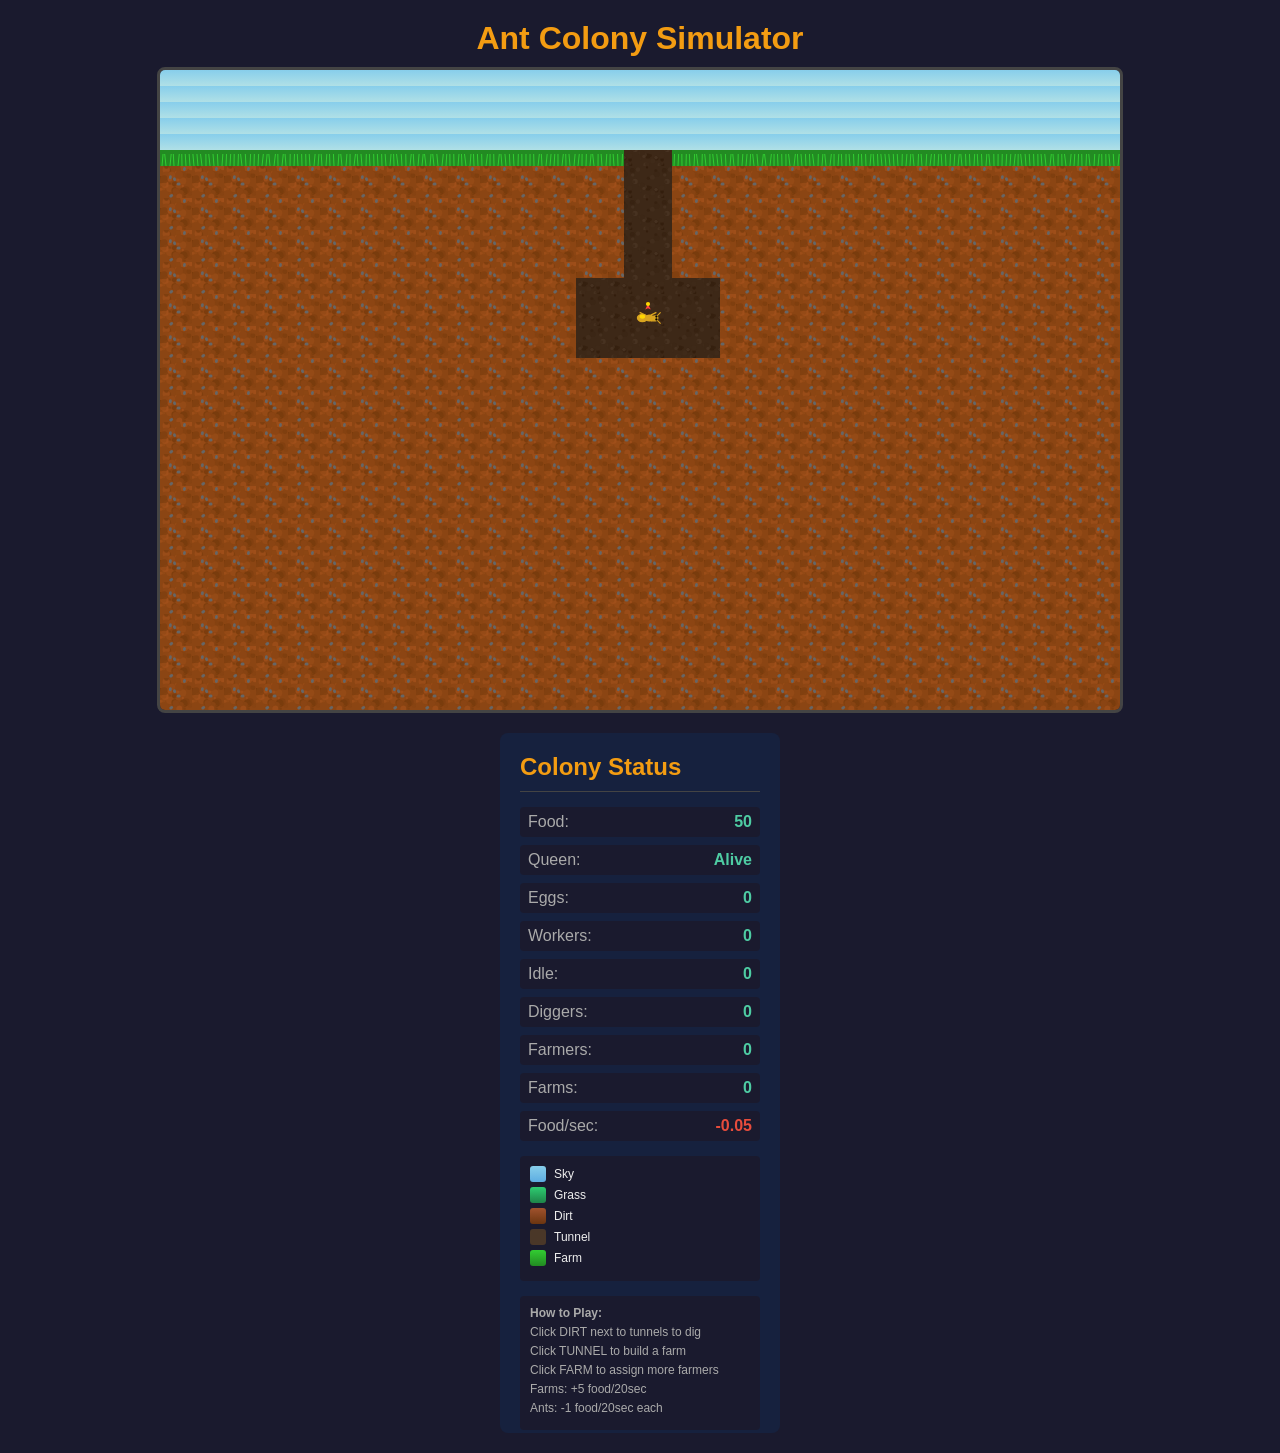
==== commit 32118f65: "Fix farm/dig work progress - now builds in ~2.5 seconds Work progress was only updating every 100ms " ====
--- a/ant-simulator.html
+++ b/ant-simulator.html
@@ -715,7 +715,13 @@
                     return;
                 }
 
-                if (this.moveTowards(this.targetX, this.targetY, deltaTime)) {
+                // Check if adjacent to target
+                const dx = this.targetX - this.x;
+                const dy = this.targetY - this.y;
+                const isAdjacent = Math.abs(dx) <= 1 && Math.abs(dy) <= 1;
+
+                if (isAdjacent) {
+                    // Work on digging every frame
                     this.workProgress += deltaTime;
                     if (this.workProgress >= DIG_TIME) {
                         grid[this.targetY][this.targetX] = CELL_TUNNEL;
@@ -724,6 +730,9 @@
                         this.targetY = null;
                         this.task = TASK_IDLE;
                     }
+                } else {
+                    // Move towards target
+                    this.moveTowards(this.targetX, this.targetY, deltaTime);
                 }
             }
 
@@ -742,13 +751,22 @@
                     return;
                 }
 
+                // Check if adjacent to target
+                const dx = this.targetX - this.x;
+                const dy = this.targetY - this.y;
+                const isAdjacent = Math.abs(dx) <= 1 && Math.abs(dy) <= 1;
+
                 if (cell === CELL_FARM) {
                     // Tend existing farm - just stay near it
-                    this.moveTowards(this.targetX, this.targetY, deltaTime);
+                    if (!isAdjacent) {
+                        this.moveTowards(this.targetX, this.targetY, deltaTime);
+                    }
                     return;
                 }
 
-                if (this.moveTowards(this.targetX, this.targetY, deltaTime)) {
+                // Building a new farm
+                if (isAdjacent) {
+                    // Work on building every frame
                     this.workProgress += deltaTime;
                     if (this.workProgress >= FARM_BUILD_TIME) {
                         grid[this.targetY][this.targetX] = CELL_FARM;
@@ -756,6 +774,9 @@
                         this.workProgress = 0;
                         // Stay as farmer to tend the farm
                     }
+                } else {
+                    // Move towards target
+                    this.moveTowards(this.targetX, this.targetY, deltaTime);
                 }
             }
 
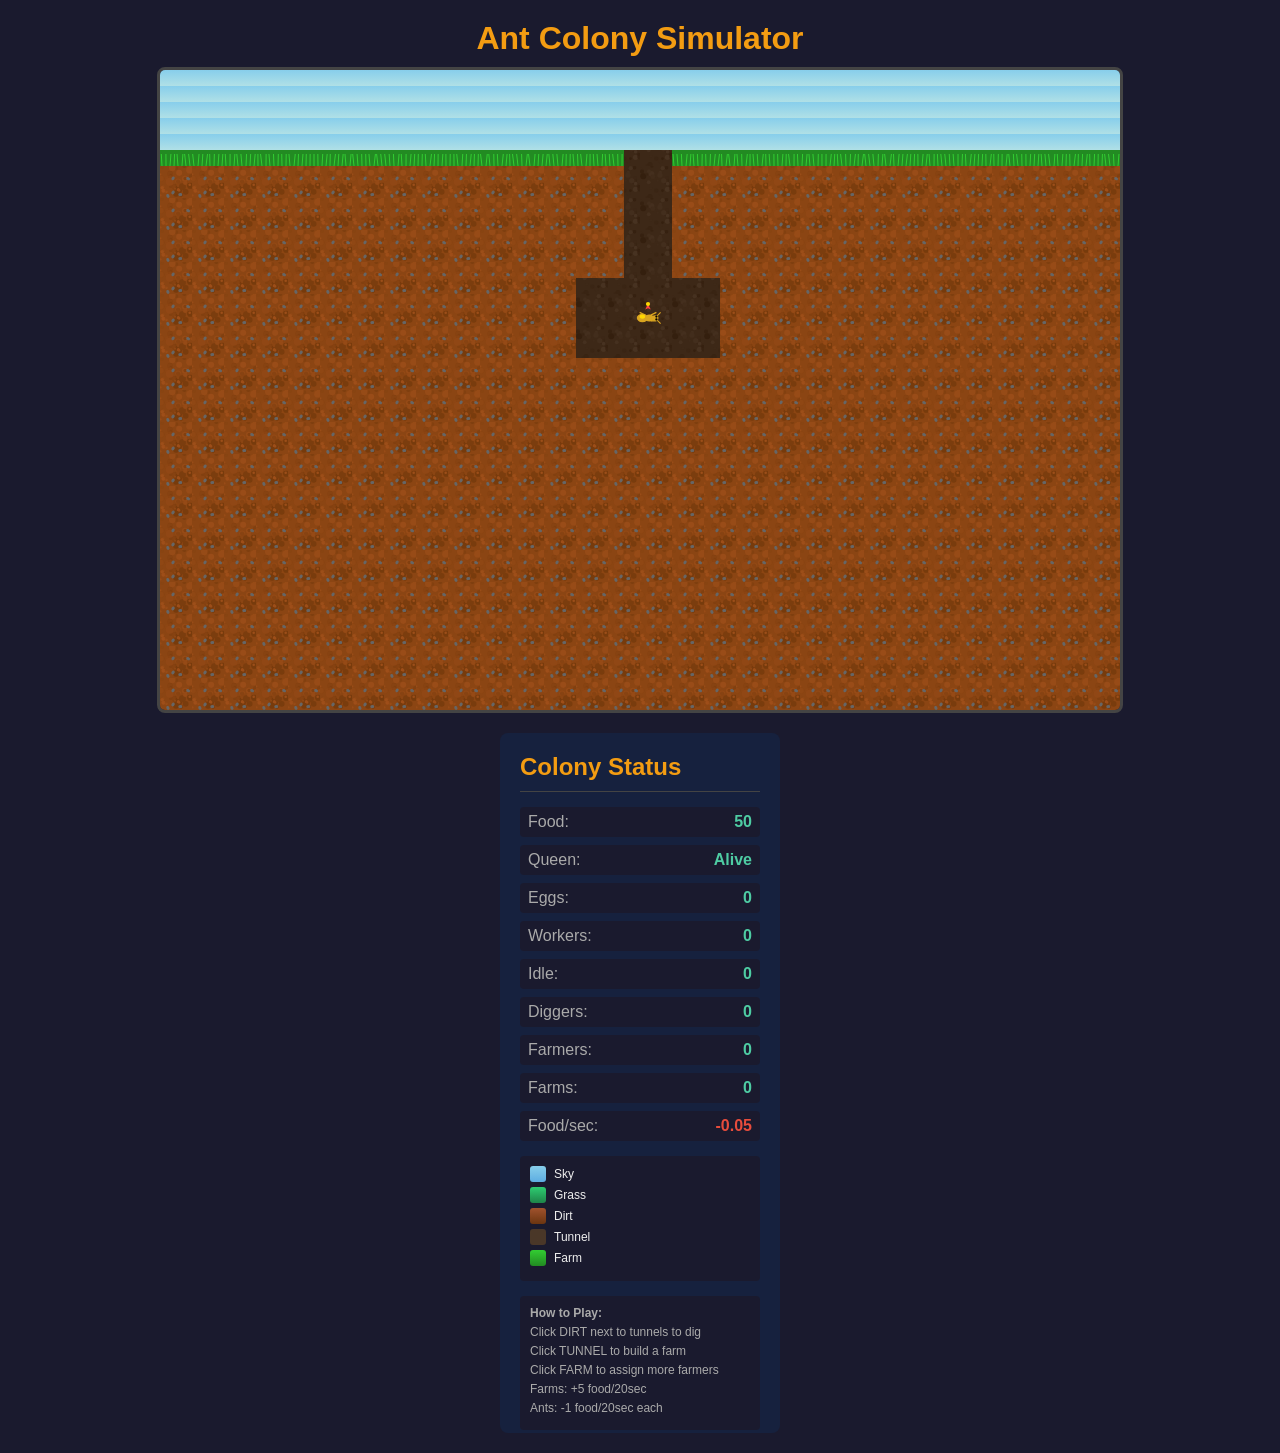
==== commit c0d30f1d: "Fix button clicks - stop recreating buttons every frame The updateSelectedUI() was being called ever" ====
--- a/ant-simulator.html
+++ b/ant-simulator.html
@@ -1100,7 +1100,10 @@
             if (parseFloat(netFoodRate) < 0) rateEl.classList.add('danger');
             else if (parseFloat(netFoodRate) < 0.1) rateEl.classList.add('warning');
 
-            if (selectedCell) updateSelectedUI();
+            // Only update idle count text, don't recreate buttons
+            if (selectedCell) {
+                document.getElementById('idleNote').textContent = `Idle workers: ${idleAnts}`;
+            }
         }
 
         let lastTime = Date.now();
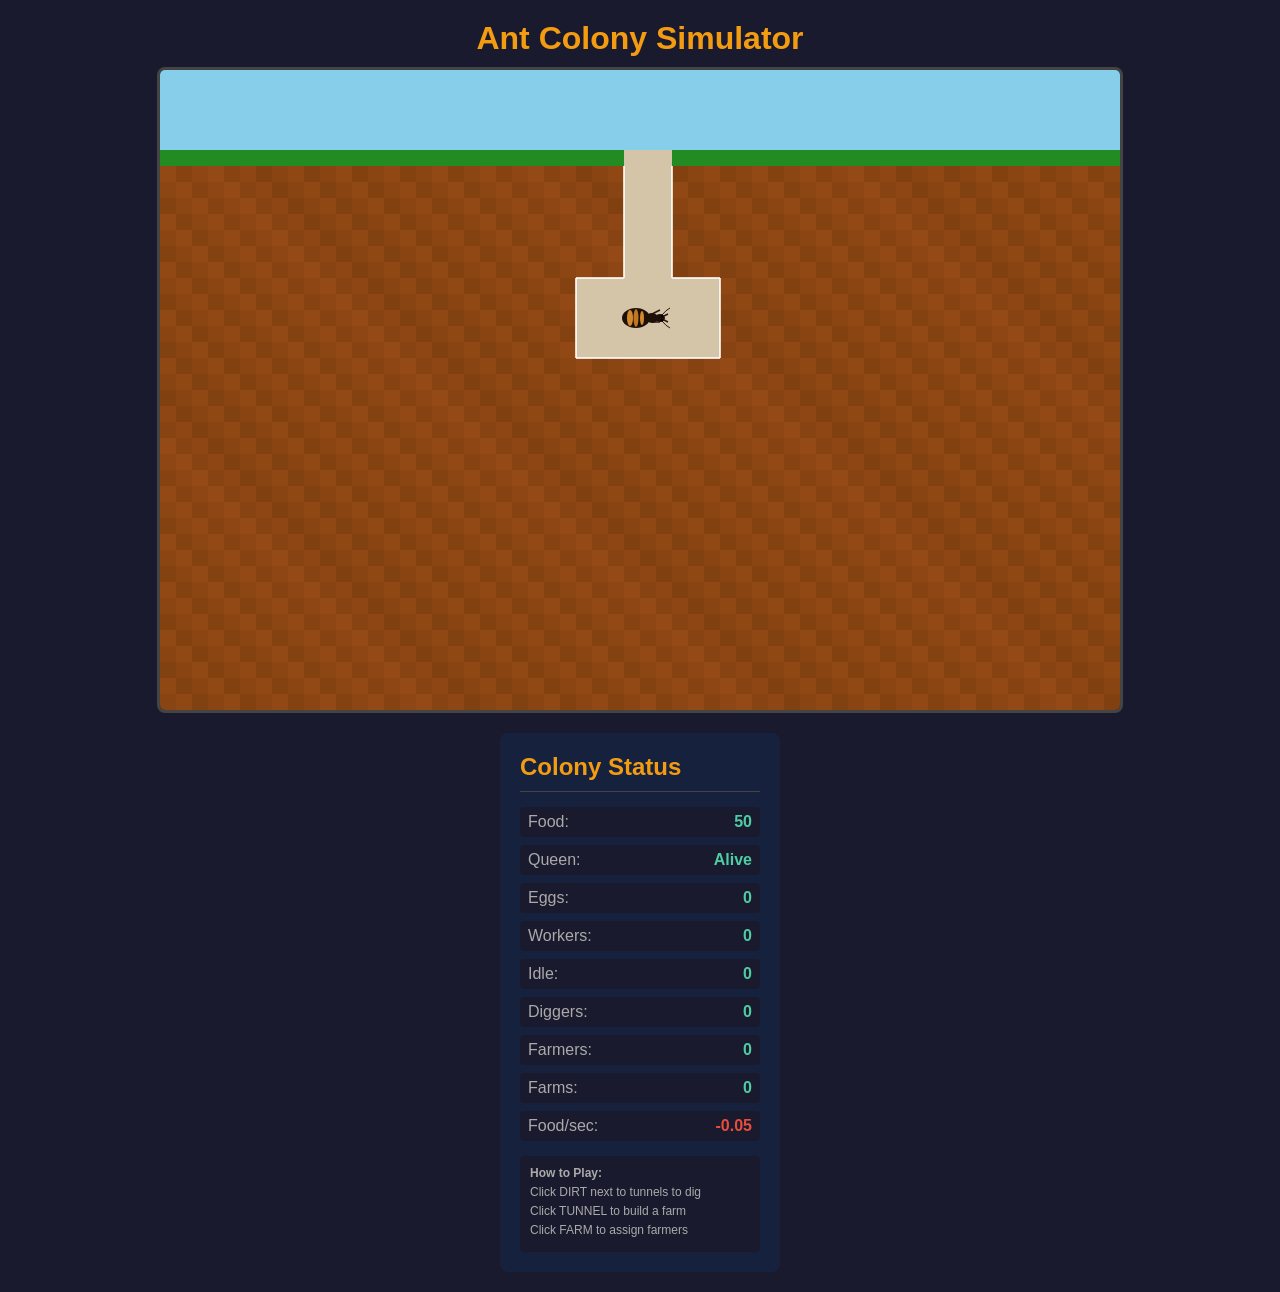
==== commit eab08511: "Overhaul graphics and movement system Queen graphics (inspired by reference photo): - Dark brown/bla" ====
--- a/ant-simulator.html
+++ b/ant-simulator.html
@@ -5,12 +5,7 @@
     <meta name="viewport" content="width=device-width, initial-scale=1.0">
     <title>Ant Colony Simulator</title>
     <style>
-        * {
-            margin: 0;
-            padding: 0;
-            box-sizing: border-box;
-        }
-
+        * { margin: 0; padding: 0; box-sizing: border-box; }
         body {
             font-family: 'Segoe UI', Tahoma, Geneva, Verdana, sans-serif;
             background: #1a1a2e;
@@ -21,25 +16,9 @@
             align-items: center;
             padding: 20px;
         }
-
-        h1 {
-            margin-bottom: 10px;
-            color: #f39c12;
-        }
-
-        .game-container {
-            display: flex;
-            gap: 20px;
-            flex-wrap: wrap;
-            justify-content: center;
-        }
-
-        canvas {
-            border: 3px solid #444;
-            border-radius: 8px;
-            cursor: pointer;
-        }
-
+        h1 { margin-bottom: 10px; color: #f39c12; }
+        .game-container { display: flex; gap: 20px; flex-wrap: wrap; justify-content: center; }
+        canvas { border: 3px solid #444; border-radius: 8px; cursor: pointer; }
         .panel {
             background: #16213e;
             padding: 20px;
@@ -48,465 +27,190 @@
             max-height: 700px;
             overflow-y: auto;
         }
-
-        .panel h2 {
-            color: #f39c12;
-            margin-bottom: 15px;
-            border-bottom: 1px solid #444;
-            padding-bottom: 10px;
-        }
-
-        .stat {
-            display: flex;
-            justify-content: space-between;
-            margin-bottom: 8px;
-            padding: 6px 8px;
-            background: #1a1a2e;
-            border-radius: 4px;
-        }
-
-        .stat-label {
-            color: #aaa;
-        }
-
-        .stat-value {
-            font-weight: bold;
-            color: #4ecca3;
-        }
-
-        .stat-value.warning {
-            color: #f39c12;
-        }
-
-        .stat-value.danger {
-            color: #e74c3c;
-        }
-
-        .controls {
-            margin-top: 10px;
-        }
-
-        button {
-            width: 100%;
-            padding: 10px;
-            margin-bottom: 8px;
-            border: none;
-            border-radius: 4px;
-            cursor: pointer;
-            font-size: 14px;
-            transition: all 0.2s;
-        }
-
-        button:hover:not(:disabled) {
-            transform: translateY(-2px);
-            box-shadow: 0 4px 8px rgba(0,0,0,0.3);
-        }
-
-        button:disabled {
-            opacity: 0.5;
-            cursor: not-allowed;
-        }
-
-        .btn-dig {
-            background: #8B4513;
-            color: white;
-        }
-
-        .btn-farm {
-            background: #228B22;
-            color: white;
-        }
-
-        .btn-cancel {
-            background: #c0392b;
-            color: white;
-        }
-
-        .instructions {
-            margin-top: 15px;
-            padding: 10px;
-            background: #1a1a2e;
-            border-radius: 4px;
-            font-size: 12px;
-            color: #aaa;
-        }
-
-        .instructions p {
-            margin-bottom: 5px;
-        }
-
-        .selected-info {
-            margin-top: 15px;
-            padding: 12px;
-            background: #2a2a4e;
-            border-radius: 4px;
-            border: 2px solid #4ecca3;
-        }
-
-        .selected-info.dirt {
-            border-color: #8B4513;
-        }
-
-        .selected-info.tunnel {
-            border-color: #654321;
-        }
-
-        .selected-info.farm {
-            border-color: #32CD32;
-        }
-
-        .legend {
-            margin-top: 15px;
-            padding: 10px;
-            background: #1a1a2e;
-            border-radius: 4px;
-        }
-
-        .legend-item {
-            display: flex;
-            align-items: center;
-            margin-bottom: 5px;
-            font-size: 12px;
-        }
-
-        .legend-color {
-            width: 16px;
-            height: 16px;
-            margin-right: 8px;
-            border-radius: 3px;
-        }
-
-        .game-over {
-            position: fixed;
-            top: 50%;
-            left: 50%;
-            transform: translate(-50%, -50%);
-            background: rgba(0,0,0,0.9);
-            padding: 40px;
-            border-radius: 10px;
-            text-align: center;
-            display: none;
-            z-index: 100;
-        }
-
-        .game-over h2 {
-            color: #e74c3c;
-            margin-bottom: 20px;
-        }
-
-        .game-over button {
-            width: auto;
-            padding: 10px 30px;
-            background: #4ecca3;
-            color: #1a1a2e;
-            font-weight: bold;
-        }
-
-        .idle-count {
-            color: #f39c12;
-            font-size: 12px;
-            margin-top: 8px;
-        }
-
-        #selectedTitle {
-            font-size: 16px;
-            color: #fff;
-        }
-
-        #selectedDesc {
-            margin-top: 5px;
-            color: #aaa;
-            font-size: 13px;
-        }
+        .panel h2 { color: #f39c12; margin-bottom: 15px; border-bottom: 1px solid #444; padding-bottom: 10px; }
+        .stat { display: flex; justify-content: space-between; margin-bottom: 8px; padding: 6px 8px; background: #1a1a2e; border-radius: 4px; }
+        .stat-label { color: #aaa; }
+        .stat-value { font-weight: bold; color: #4ecca3; }
+        .stat-value.warning { color: #f39c12; }
+        .stat-value.danger { color: #e74c3c; }
+        button { width: 100%; padding: 10px; margin-bottom: 8px; border: none; border-radius: 4px; cursor: pointer; font-size: 14px; transition: all 0.2s; }
+        button:hover:not(:disabled) { transform: translateY(-2px); box-shadow: 0 4px 8px rgba(0,0,0,0.3); }
+        .btn-dig { background: #8B4513; color: white; }
+        .btn-farm { background: #228B22; color: white; }
+        .selected-info { margin-top: 15px; padding: 12px; background: #2a2a4e; border-radius: 4px; border: 2px solid #4ecca3; }
+        .selected-info.dirt { border-color: #8B4513; }
+        .selected-info.tunnel { border-color: #D4C4A8; }
+        .selected-info.farm { border-color: #32CD32; }
+        .instructions { margin-top: 15px; padding: 10px; background: #1a1a2e; border-radius: 4px; font-size: 12px; color: #aaa; }
+        .instructions p { margin-bottom: 5px; }
+        .idle-count { color: #f39c12; font-size: 12px; margin-top: 8px; }
+        .game-over { position: fixed; top: 50%; left: 50%; transform: translate(-50%, -50%); background: rgba(0,0,0,0.9); padding: 40px; border-radius: 10px; text-align: center; display: none; z-index: 100; }
+        .game-over h2 { color: #e74c3c; margin-bottom: 20px; }
+        .game-over button { width: auto; padding: 10px 30px; background: #4ecca3; color: #1a1a2e; font-weight: bold; }
     </style>
 </head>
 <body>
     <h1>Ant Colony Simulator</h1>
-
     <div class="game-container">
         <canvas id="gameCanvas" width="960" height="640"></canvas>
-
         <div class="panel">
             <h2>Colony Status</h2>
-
-            <div class="stat">
-                <span class="stat-label">Food:</span>
-                <span class="stat-value" id="foodCount">50</span>
-            </div>
-
-            <div class="stat">
-                <span class="stat-label">Queen:</span>
-                <span class="stat-value" id="queenStatus">Alive</span>
-            </div>
-
-            <div class="stat">
-                <span class="stat-label">Eggs:</span>
-                <span class="stat-value" id="eggCount">0</span>
-            </div>
-
-            <div class="stat">
-                <span class="stat-label">Workers:</span>
-                <span class="stat-value" id="workerCount">0</span>
-            </div>
-
-            <div class="stat">
-                <span class="stat-label">Idle:</span>
-                <span class="stat-value" id="idleCount">0</span>
-            </div>
-
-            <div class="stat">
-                <span class="stat-label">Diggers:</span>
-                <span class="stat-value" id="diggerCount">0</span>
-            </div>
-
-            <div class="stat">
-                <span class="stat-label">Farmers:</span>
-                <span class="stat-value" id="farmerCount">0</span>
-            </div>
-
-            <div class="stat">
-                <span class="stat-label">Farms:</span>
-                <span class="stat-value" id="farmCount">0</span>
-            </div>
-
-            <div class="stat">
-                <span class="stat-label">Food/sec:</span>
-                <span class="stat-value" id="foodRate">0</span>
-            </div>
-
+            <div class="stat"><span class="stat-label">Food:</span><span class="stat-value" id="foodCount">50</span></div>
+            <div class="stat"><span class="stat-label">Queen:</span><span class="stat-value" id="queenStatus">Alive</span></div>
+            <div class="stat"><span class="stat-label">Eggs:</span><span class="stat-value" id="eggCount">0</span></div>
+            <div class="stat"><span class="stat-label">Workers:</span><span class="stat-value" id="workerCount">0</span></div>
+            <div class="stat"><span class="stat-label">Idle:</span><span class="stat-value" id="idleCount">0</span></div>
+            <div class="stat"><span class="stat-label">Diggers:</span><span class="stat-value" id="diggerCount">0</span></div>
+            <div class="stat"><span class="stat-label">Farmers:</span><span class="stat-value" id="farmerCount">0</span></div>
+            <div class="stat"><span class="stat-label">Farms:</span><span class="stat-value" id="farmCount">0</span></div>
+            <div class="stat"><span class="stat-label">Food/sec:</span><span class="stat-value" id="foodRate">0</span></div>
             <div class="selected-info" id="selectedInfo" style="display: none;">
                 <strong id="selectedTitle">Selected:</strong>
                 <p id="selectedDesc"></p>
-                <div class="controls" id="actionButtons"></div>
+                <div id="actionButtons"></div>
                 <p class="idle-count" id="idleNote"></p>
             </div>
-
-            <div class="legend">
-                <div class="legend-item">
-                    <div class="legend-color" style="background: linear-gradient(#87CEEB, #5DADE2);"></div>
-                    <span>Sky</span>
-                </div>
-                <div class="legend-item">
-                    <div class="legend-color" style="background: linear-gradient(#2ECC71, #1E8449);"></div>
-                    <span>Grass</span>
-                </div>
-                <div class="legend-item">
-                    <div class="legend-color" style="background: linear-gradient(#A0522D, #6B3510);"></div>
-                    <span>Dirt</span>
-                </div>
-                <div class="legend-item">
-                    <div class="legend-color" style="background: #4A3728;"></div>
-                    <span>Tunnel</span>
-                </div>
-                <div class="legend-item">
-                    <div class="legend-color" style="background: linear-gradient(#32CD32, #228B22);"></div>
-                    <span>Farm</span>
-                </div>
-            </div>
-
             <div class="instructions">
                 <p><strong>How to Play:</strong></p>
                 <p>Click DIRT next to tunnels to dig</p>
                 <p>Click TUNNEL to build a farm</p>
-                <p>Click FARM to assign more farmers</p>
-                <p>Farms: +5 food/20sec</p>
-                <p>Ants: -1 food/20sec each</p>
+                <p>Click FARM to assign farmers</p>
             </div>
         </div>
     </div>
-
     <div class="game-over" id="gameOver">
         <h2>Colony Collapsed!</h2>
-        <p>Your colony ran out of food and perished.</p>
-        <br>
+        <p>Your colony ran out of food.</p><br>
         <button onclick="location.reload()">Try Again</button>
     </div>
 
     <script>
-        // Game Constants - Higher resolution graphics
         const CELL_SIZE = 16;
         const GRID_WIDTH = 60;
         const GRID_HEIGHT = 40;
         const SURFACE_Y = 5;
+        const ANT_SPEED = 0.03;
 
         const EGG_HATCH_TIME = 5000;
         const QUEEN_LAY_INTERVAL = 5000;
         const FOOD_CONSUME_INTERVAL = 20000;
         const FARM_PRODUCE_INTERVAL = 20000;
         const FARM_FOOD_AMOUNT = 5;
-        const DIG_TIME = 1500;
+        const DIG_TIME = 2500;
         const FARM_BUILD_TIME = 2500;
 
-        // Cell Types
-        const CELL_SKY = 0;
-        const CELL_GRASS = 1;
-        const CELL_DIRT = 2;
-        const CELL_TUNNEL = 3;
-        const CELL_FARM = 4;
-
-        // Ant Tasks
-        const TASK_IDLE = 'idle';
-        const TASK_DIG = 'dig';
-        const TASK_FARM = 'farm';
-
-        // Game State
-        let canvas, ctx;
-        let grid = [];
-        let ants = [];
-        let eggs = [];
-        let farms = [];
-        let queen = null;
-        let food = 50;
-        let gameRunning = true;
-        let lastFoodConsume = Date.now();
-        let lastQueenLay = Date.now();
-
-        // Selection state
-        let selectedCell = null;
-        let highlightedCell = null;
-
-        // Task queues
-        let digQueue = [];
-        let farmQueue = [];
-
-        // Dirt texture cache
-        let dirtPattern = null;
-        let tunnelPattern = null;
-
-        // Initialize Grid
+        const CELL_SKY = 0, CELL_GRASS = 1, CELL_DIRT = 2, CELL_TUNNEL = 3, CELL_FARM = 4;
+        const TASK_IDLE = 'idle', TASK_DIG = 'dig', TASK_FARM = 'farm';
+
+        let canvas, ctx, grid = [], ants = [], eggs = [], farms = [];
+        let queen = null, food = 50, gameRunning = true;
+        let lastFoodConsume = Date.now(), lastQueenLay = Date.now();
+        let selectedCell = null, highlightedCell = null;
+        let digQueue = [], farmQueue = [];
+
         function initGrid() {
             grid = [];
             for (let y = 0; y < GRID_HEIGHT; y++) {
                 grid[y] = [];
                 for (let x = 0; x < GRID_WIDTH; x++) {
-                    if (y < SURFACE_Y) {
-                        grid[y][x] = CELL_SKY;
-                    } else if (y === SURFACE_Y) {
-                        grid[y][x] = CELL_GRASS;
-                    } else {
-                        grid[y][x] = CELL_DIRT;
-                    }
-                }
-            }
-
-            // Create initial tunnel
+                    if (y < SURFACE_Y) grid[y][x] = CELL_SKY;
+                    else if (y === SURFACE_Y) grid[y][x] = CELL_GRASS;
+                    else grid[y][x] = CELL_DIRT;
+                }
+            }
             const entranceX = Math.floor(GRID_WIDTH / 2);
-
-            // Vertical shaft
             for (let y = SURFACE_Y; y <= SURFACE_Y + 10; y++) {
-                for (let dx = -1; dx <= 1; dx++) {
-                    grid[y][entranceX + dx] = CELL_TUNNEL;
-                }
-            }
-
-            // Queen chamber
+                for (let dx = -1; dx <= 1; dx++) grid[y][entranceX + dx] = CELL_TUNNEL;
+            }
             for (let x = entranceX - 4; x <= entranceX + 4; x++) {
-                for (let y = SURFACE_Y + 8; y <= SURFACE_Y + 12; y++) {
-                    grid[y][x] = CELL_TUNNEL;
-                }
-            }
-        }
-
-        // Create texture patterns
-        function createPatterns() {
-            // Dirt texture
-            const dirtCanvas = document.createElement('canvas');
-            dirtCanvas.width = 32;
-            dirtCanvas.height = 32;
-            const dirtCtx = dirtCanvas.getContext('2d');
-
-            // Base color
-            dirtCtx.fillStyle = '#8B4513';
-            dirtCtx.fillRect(0, 0, 32, 32);
-
-            // Add noise/texture
-            for (let i = 0; i < 50; i++) {
-                const x = Math.random() * 32;
-                const y = Math.random() * 32;
-                const size = Math.random() * 3 + 1;
-                const brightness = Math.random() * 40 - 20;
-                dirtCtx.fillStyle = `rgb(${139 + brightness}, ${69 + brightness/2}, ${19 + brightness/3})`;
-                dirtCtx.beginPath();
-                dirtCtx.arc(x, y, size, 0, Math.PI * 2);
-                dirtCtx.fill();
-            }
-
-            // Add small rocks
-            for (let i = 0; i < 5; i++) {
-                const x = Math.random() * 28 + 2;
-                const y = Math.random() * 28 + 2;
-                dirtCtx.fillStyle = '#666';
-                dirtCtx.beginPath();
-                dirtCtx.ellipse(x, y, 2, 1.5, Math.random() * Math.PI, 0, Math.PI * 2);
-                dirtCtx.fill();
-            }
-
-            dirtPattern = ctx.createPattern(dirtCanvas, 'repeat');
-
-            // Tunnel texture
-            const tunnelCanvas = document.createElement('canvas');
-            tunnelCanvas.width = 32;
-            tunnelCanvas.height = 32;
-            const tunnelCtx = tunnelCanvas.getContext('2d');
-
-            tunnelCtx.fillStyle = '#3D2817';
-            tunnelCtx.fillRect(0, 0, 32, 32);
-
-            for (let i = 0; i < 30; i++) {
-                const x = Math.random() * 32;
-                const y = Math.random() * 32;
-                const brightness = Math.random() * 20 - 10;
-                tunnelCtx.fillStyle = `rgb(${61 + brightness}, ${40 + brightness}, ${23 + brightness})`;
-                tunnelCtx.beginPath();
-                tunnelCtx.arc(x, y, Math.random() * 2 + 1, 0, Math.PI * 2);
-                tunnelCtx.fill();
-            }
-
-            tunnelPattern = ctx.createPattern(tunnelCanvas, 'repeat');
-        }
-
-        // Draw a detailed ant
-        function drawAnt(x, y, isQueen, task, workProgress) {
-            const cx = x * CELL_SIZE + CELL_SIZE / 2;
-            const cy = y * CELL_SIZE + CELL_SIZE / 2;
-            const scale = isQueen ? 1.4 : 1;
-
+                for (let y = SURFACE_Y + 8; y <= SURFACE_Y + 12; y++) grid[y][x] = CELL_TUNNEL;
+            }
+        }
+
+        // Draw queen with amber stripes like reference photo
+        function drawQueen(px, py) {
             ctx.save();
-            ctx.translate(cx, cy);
-            ctx.scale(scale, scale);
-
-            const bodyColor = isQueen ? '#DAA520' : '#4A1A0A';
-            const highlightColor = isQueen ? '#FFD700' : '#6B2A1A';
+            ctx.translate(px, py);
+
+            // Legs
+            ctx.strokeStyle = '#2C1810';
+            ctx.lineWidth = 1.5;
+            for (let i = 0; i < 3; i++) {
+                const legY = -4 + i * 4;
+                ctx.beginPath(); ctx.moveTo(-4, legY); ctx.lineTo(-12, legY - 4 + i * 2); ctx.stroke();
+                ctx.beginPath(); ctx.moveTo(4, legY); ctx.lineTo(12, legY - 4 + i * 2); ctx.stroke();
+            }
+
+            // Large abdomen with stripes (like reference)
+            ctx.fillStyle = '#1C1008';
+            ctx.beginPath();
+            ctx.ellipse(-12, 0, 14, 10, 0, 0, Math.PI * 2);
+            ctx.fill();
+
+            // Amber/orange stripes on abdomen
+            ctx.fillStyle = '#D4882C';
+            ctx.beginPath(); ctx.ellipse(-18, 0, 3, 8, 0, 0, Math.PI * 2); ctx.fill();
+            ctx.fillStyle = '#C07820';
+            ctx.beginPath(); ctx.ellipse(-12, 0, 2.5, 9, 0, 0, Math.PI * 2); ctx.fill();
+            ctx.fillStyle = '#D4882C';
+            ctx.beginPath(); ctx.ellipse(-6, 0, 2, 7, 0, 0, Math.PI * 2); ctx.fill();
+
+            // Thorax (dark)
+            ctx.fillStyle = '#1C1008';
+            ctx.beginPath();
+            ctx.ellipse(4, 0, 6, 5, 0, 0, Math.PI * 2);
+            ctx.fill();
+
+            // Head (dark)
+            ctx.beginPath();
+            ctx.ellipse(12, 0, 5, 4, 0, 0, Math.PI * 2);
+            ctx.fill();
+
+            // Mandibles
+            ctx.strokeStyle = '#2C1810';
+            ctx.lineWidth = 1.5;
+            ctx.beginPath(); ctx.moveTo(16, -2); ctx.lineTo(20, -4); ctx.stroke();
+            ctx.beginPath(); ctx.moveTo(16, 2); ctx.lineTo(20, 4); ctx.stroke();
+
+            // Antennae
+            ctx.strokeStyle = '#2C1810';
+            ctx.lineWidth = 1;
+            ctx.beginPath(); ctx.moveTo(14, -3); ctx.quadraticCurveTo(18, -8, 22, -10); ctx.stroke();
+            ctx.beginPath(); ctx.moveTo(14, 3); ctx.quadraticCurveTo(18, 8, 22, 10); ctx.stroke();
+
+            // Eyes
+            ctx.fillStyle = '#000';
+            ctx.beginPath();
+            ctx.arc(14, -2, 1.5, 0, Math.PI * 2);
+            ctx.arc(14, 2, 1.5, 0, Math.PI * 2);
+            ctx.fill();
+
+            ctx.restore();
+        }
+
+        // Draw worker ant
+        function drawWorkerAnt(px, py, task, workProgress) {
+            ctx.save();
+            ctx.translate(px, py);
+
+            const bodyColor = '#3D1A0A';
 
             // Legs
             ctx.strokeStyle = bodyColor;
             ctx.lineWidth = 1;
             for (let i = 0; i < 3; i++) {
                 const legY = -2 + i * 2;
-                // Left legs
-                ctx.beginPath();
-                ctx.moveTo(-2, legY);
-                ctx.lineTo(-6, legY - 2 + i);
-                ctx.stroke();
-                // Right legs
-                ctx.beginPath();
-                ctx.moveTo(2, legY);
-                ctx.lineTo(6, legY - 2 + i);
-                ctx.stroke();
-            }
-
-            // Abdomen (back)
+                ctx.beginPath(); ctx.moveTo(-2, legY); ctx.lineTo(-6, legY - 2 + i); ctx.stroke();
+                ctx.beginPath(); ctx.moveTo(2, legY); ctx.lineTo(6, legY - 2 + i); ctx.stroke();
+            }
+
+            // Abdomen
             ctx.fillStyle = bodyColor;
             ctx.beginPath();
             ctx.ellipse(-4, 0, 4, 3, 0, 0, Math.PI * 2);
             ctx.fill();
-            ctx.fillStyle = highlightColor;
-            ctx.beginPath();
-            ctx.ellipse(-4, -1, 2, 1.5, 0, 0, Math.PI * 2);
-            ctx.fill();
-
-            // Thorax (middle)
-            ctx.fillStyle = bodyColor;
+
+            // Thorax
             ctx.beginPath();
             ctx.ellipse(1, 0, 3, 2.5, 0, 0, Math.PI * 2);
             ctx.fill();
@@ -519,160 +223,83 @@
             // Antennae
             ctx.strokeStyle = bodyColor;
             ctx.lineWidth = 0.8;
-            ctx.beginPath();
-            ctx.moveTo(6, -1);
-            ctx.quadraticCurveTo(8, -3, 9, -4);
-            ctx.stroke();
-            ctx.beginPath();
-            ctx.moveTo(6, 1);
-            ctx.quadraticCurveTo(8, 3, 9, 4);
-            ctx.stroke();
-
-            // Eyes
-            ctx.fillStyle = '#000';
-            ctx.beginPath();
-            ctx.arc(6, -1, 0.8, 0, Math.PI * 2);
-            ctx.arc(6, 1, 0.8, 0, Math.PI * 2);
-            ctx.fill();
-
-            // Crown for queen
-            if (isQueen) {
-                ctx.fillStyle = '#FF4444';
-                ctx.beginPath();
-                ctx.moveTo(-2, -6);
-                ctx.lineTo(0, -10);
-                ctx.lineTo(2, -6);
-                ctx.lineTo(0, -7);
-                ctx.closePath();
-                ctx.fill();
-
-                ctx.fillStyle = '#FFD700';
-                ctx.beginPath();
-                ctx.arc(0, -10, 1.5, 0, Math.PI * 2);
-                ctx.fill();
-            }
+            ctx.beginPath(); ctx.moveTo(6, -1); ctx.quadraticCurveTo(8, -3, 9, -4); ctx.stroke();
+            ctx.beginPath(); ctx.moveTo(6, 1); ctx.quadraticCurveTo(8, 3, 9, 4); ctx.stroke();
 
             ctx.restore();
 
             // Work progress bar
             if (workProgress > 0) {
-                const barWidth = CELL_SIZE + 6;
-                const barHeight = 3;
-                const progress = task === TASK_DIG
-                    ? workProgress / DIG_TIME
-                    : workProgress / FARM_BUILD_TIME;
-
+                const barWidth = 16;
+                const progress = task === TASK_DIG ? workProgress / DIG_TIME : workProgress / FARM_BUILD_TIME;
                 ctx.fillStyle = '#222';
-                ctx.fillRect(cx - barWidth/2, cy - CELL_SIZE/2 - 6, barWidth, barHeight);
+                ctx.fillRect(px - barWidth/2, py - 12, barWidth, 3);
                 ctx.fillStyle = task === TASK_DIG ? '#F39C12' : '#27AE60';
-                ctx.fillRect(cx - barWidth/2, cy - CELL_SIZE/2 - 6, barWidth * progress, barHeight);
-                ctx.strokeStyle = '#000';
-                ctx.lineWidth = 1;
-                ctx.strokeRect(cx - barWidth/2, cy - CELL_SIZE/2 - 6, barWidth, barHeight);
-            }
-        }
-
-        // Draw an egg
-        function drawEgg(x, y, progress) {
-            const cx = x * CELL_SIZE + CELL_SIZE / 2;
-            const cy = y * CELL_SIZE + CELL_SIZE / 2;
-
-            // Egg shape
+                ctx.fillRect(px - barWidth/2, py - 12, barWidth * progress, 3);
+            }
+        }
+
+        function drawEgg(px, py, progress) {
             ctx.fillStyle = '#FFF8DC';
             ctx.beginPath();
-            ctx.ellipse(cx, cy, CELL_SIZE/3, CELL_SIZE/2.5, 0, 0, Math.PI * 2);
+            ctx.ellipse(px, py, 4, 5, 0, 0, Math.PI * 2);
             ctx.fill();
-
-            // Egg shine
-            ctx.fillStyle = 'rgba(255, 255, 255, 0.6)';
-            ctx.beginPath();
-            ctx.ellipse(cx - 2, cy - 2, 2, 3, -0.3, 0, Math.PI * 2);
-            ctx.fill();
-
-            // Outline
             ctx.strokeStyle = '#DAA520';
-            ctx.lineWidth = 1.5;
-            ctx.beginPath();
-            ctx.ellipse(cx, cy, CELL_SIZE/3, CELL_SIZE/2.5, 0, 0, Math.PI * 2);
+            ctx.lineWidth = 1;
             ctx.stroke();
 
             // Hatch progress
-            if (progress < 1) {
-                const barWidth = CELL_SIZE;
-                ctx.fillStyle = '#333';
-                ctx.fillRect(cx - barWidth/2, cy + CELL_SIZE/2 + 2, barWidth, 3);
-                ctx.fillStyle = '#E74C3C';
-                ctx.fillRect(cx - barWidth/2, cy + CELL_SIZE/2 + 2, barWidth * progress, 3);
-            }
-        }
-
-        // Draw a farm
+            const barWidth = 12;
+            ctx.fillStyle = '#333';
+            ctx.fillRect(px - barWidth/2, py + 8, barWidth, 2);
+            ctx.fillStyle = '#E74C3C';
+            ctx.fillRect(px - barWidth/2, py + 8, barWidth * progress, 2);
+        }
+
         function drawFarm(x, y) {
-            const sx = x * CELL_SIZE;
-            const sy = y * CELL_SIZE;
-
-            // Soil base
+            const sx = x * CELL_SIZE, sy = y * CELL_SIZE;
             ctx.fillStyle = '#5D4037';
             ctx.fillRect(sx, sy, CELL_SIZE, CELL_SIZE);
-
-            // Tilled rows
             ctx.fillStyle = '#4E342E';
-            for (let i = 0; i < 4; i++) {
-                ctx.fillRect(sx + 1, sy + 2 + i * 4, CELL_SIZE - 2, 2);
-            }
+            for (let i = 0; i < 4; i++) ctx.fillRect(sx + 1, sy + 2 + i * 4, CELL_SIZE - 2, 2);
 
             // Plants
-            const plants = [
-                {x: 4, y: 4},
-                {x: 12, y: 4},
-                {x: 8, y: 8},
-                {x: 4, y: 12},
-                {x: 12, y: 12}
-            ];
-
-            for (const plant of plants) {
-                // Stem
+            [[4,4],[12,4],[8,8],[4,12],[12,12]].forEach(([px,py]) => {
                 ctx.strokeStyle = '#2E7D32';
                 ctx.lineWidth = 1.5;
-                ctx.beginPath();
-                ctx.moveTo(sx + plant.x, sy + plant.y + 3);
-                ctx.lineTo(sx + plant.x, sy + plant.y - 1);
-                ctx.stroke();
-
-                // Leaves
+                ctx.beginPath(); ctx.moveTo(sx+px, sy+py+3); ctx.lineTo(sx+px, sy+py-1); ctx.stroke();
                 ctx.fillStyle = '#4CAF50';
-                ctx.beginPath();
-                ctx.ellipse(sx + plant.x - 2, sy + plant.y, 2, 1, -0.5, 0, Math.PI * 2);
-                ctx.fill();
-                ctx.beginPath();
-                ctx.ellipse(sx + plant.x + 2, sy + plant.y, 2, 1, 0.5, 0, Math.PI * 2);
-                ctx.fill();
-
-                // Top leaf
-                ctx.fillStyle = '#66BB6A';
-                ctx.beginPath();
-                ctx.ellipse(sx + plant.x, sy + plant.y - 2, 1.5, 2, 0, 0, Math.PI * 2);
-                ctx.fill();
-            }
-        }
-
-        // Entity Classes
+                ctx.beginPath(); ctx.ellipse(sx+px-2, sy+py, 2, 1, -0.5, 0, Math.PI*2); ctx.fill();
+                ctx.beginPath(); ctx.ellipse(sx+px+2, sy+py, 2, 1, 0.5, 0, Math.PI*2); ctx.fill();
+            });
+        }
+
         class Ant {
             constructor(x, y, isQueen = false) {
-                this.x = x;
-                this.y = y;
+                // Store pixel positions
+                this.px = x * CELL_SIZE + CELL_SIZE / 2;
+                this.py = y * CELL_SIZE + CELL_SIZE / 2;
                 this.isQueen = isQueen;
                 this.task = TASK_IDLE;
                 this.targetX = null;
                 this.targetY = null;
                 this.workProgress = 0;
-                this.moveTimer = 0;
+                this.angle = Math.random() * Math.PI * 2;
+            }
+
+            getGridX() { return Math.floor(this.px / CELL_SIZE); }
+            getGridY() { return Math.floor(this.py / CELL_SIZE); }
+
+            canMoveToPixel(px, py) {
+                const gx = Math.floor(px / CELL_SIZE);
+                const gy = Math.floor(py / CELL_SIZE);
+                if (gx < 0 || gx >= GRID_WIDTH || gy < 0 || gy >= GRID_HEIGHT) return false;
+                const cell = grid[gy][gx];
+                return cell === CELL_TUNNEL || cell === CELL_FARM || cell === CELL_GRASS;
             }
 
             update(deltaTime) {
                 if (this.isQueen) return;
-
-                this.moveTimer += deltaTime;
 
                 if (this.task === TASK_DIG) {
                     this.performDigging(deltaTime);
@@ -701,12 +328,39 @@
                 }
             }
 
+            getDistanceToTarget() {
+                if (this.targetX === null) return Infinity;
+                const tx = this.targetX * CELL_SIZE + CELL_SIZE / 2;
+                const ty = this.targetY * CELL_SIZE + CELL_SIZE / 2;
+                return Math.sqrt((this.px - tx) ** 2 + (this.py - ty) ** 2);
+            }
+
+            moveTowardsTarget(deltaTime) {
+                const tx = this.targetX * CELL_SIZE + CELL_SIZE / 2;
+                const ty = this.targetY * CELL_SIZE + CELL_SIZE / 2;
+                const dx = tx - this.px;
+                const dy = ty - this.py;
+                const dist = Math.sqrt(dx * dx + dy * dy);
+
+                if (dist < CELL_SIZE) return true; // Close enough
+
+                const speed = ANT_SPEED * deltaTime;
+                const nx = this.px + (dx / dist) * speed;
+                const ny = this.py + (dy / dist) * speed;
+
+                if (this.canMoveToPixel(nx, ny)) {
+                    this.px = nx;
+                    this.py = ny;
+                    this.angle = Math.atan2(dy, dx);
+                }
+                return false;
+            }
+
             performDigging(deltaTime) {
                 if (this.targetX === null || this.targetY === null) {
                     this.task = TASK_IDLE;
                     return;
                 }
-
                 if (grid[this.targetY][this.targetX] !== CELL_DIRT) {
                     this.task = TASK_IDLE;
                     this.targetX = null;
@@ -715,13 +369,7 @@
                     return;
                 }
 
-                // Check if adjacent to target
-                const dx = this.targetX - this.x;
-                const dy = this.targetY - this.y;
-                const isAdjacent = Math.abs(dx) <= 1 && Math.abs(dy) <= 1;
-
-                if (isAdjacent) {
-                    // Work on digging every frame
+                if (this.getDistanceToTarget() < CELL_SIZE * 1.5) {
                     this.workProgress += deltaTime;
                     if (this.workProgress >= DIG_TIME) {
                         grid[this.targetY][this.targetX] = CELL_TUNNEL;
@@ -731,8 +379,7 @@
                         this.task = TASK_IDLE;
                     }
                 } else {
-                    // Move towards target
-                    this.moveTowards(this.targetX, this.targetY, deltaTime);
+                    this.moveTowardsTarget(deltaTime);
                 }
             }
 
@@ -741,7 +388,6 @@
                     this.task = TASK_IDLE;
                     return;
                 }
-
                 const cell = grid[this.targetY][this.targetX];
                 if (cell !== CELL_TUNNEL && cell !== CELL_FARM) {
                     this.task = TASK_IDLE;
@@ -751,125 +397,58 @@
                     return;
                 }
 
-                // Check if adjacent to target
-                const dx = this.targetX - this.x;
-                const dy = this.targetY - this.y;
-                const isAdjacent = Math.abs(dx) <= 1 && Math.abs(dy) <= 1;
-
                 if (cell === CELL_FARM) {
-                    // Tend existing farm - just stay near it
-                    if (!isAdjacent) {
-                        this.moveTowards(this.targetX, this.targetY, deltaTime);
+                    if (this.getDistanceToTarget() > CELL_SIZE) {
+                        this.moveTowardsTarget(deltaTime);
                     }
                     return;
                 }
 
-                // Building a new farm
-                if (isAdjacent) {
-                    // Work on building every frame
+                if (this.getDistanceToTarget() < CELL_SIZE * 1.5) {
                     this.workProgress += deltaTime;
                     if (this.workProgress >= FARM_BUILD_TIME) {
                         grid[this.targetY][this.targetX] = CELL_FARM;
                         farms.push(new Farm(this.targetX, this.targetY));
                         this.workProgress = 0;
-                        // Stay as farmer to tend the farm
                     }
                 } else {
-                    // Move towards target
-                    this.moveTowards(this.targetX, this.targetY, deltaTime);
-                }
-            }
-
-            moveTowards(targetX, targetY, deltaTime) {
-                if (this.moveTimer < 100) return false;
-                this.moveTimer = 0;
-
-                const dx = targetX - this.x;
-                const dy = targetY - this.y;
-
-                if (Math.abs(dx) <= 1 && Math.abs(dy) <= 1) {
-                    return true;
-                }
-
-                const moves = [];
-                if (dx > 0) moves.push({x: this.x + 1, y: this.y, score: Math.abs(dx - 1) + Math.abs(dy)});
-                if (dx < 0) moves.push({x: this.x - 1, y: this.y, score: Math.abs(dx + 1) + Math.abs(dy)});
-                if (dy > 0) moves.push({x: this.x, y: this.y + 1, score: Math.abs(dx) + Math.abs(dy - 1)});
-                if (dy < 0) moves.push({x: this.x, y: this.y - 1, score: Math.abs(dx) + Math.abs(dy + 1)});
-
-                moves.sort((a, b) => a.score - b.score);
-
-                for (const move of moves) {
-                    if (canMoveTo(move.x, move.y)) {
-                        this.x = move.x;
-                        this.y = move.y;
-                        return false;
-                    }
-                }
-
-                const allMoves = [
-                    {x: this.x + 1, y: this.y},
-                    {x: this.x - 1, y: this.y},
-                    {x: this.x, y: this.y + 1},
-                    {x: this.x, y: this.y - 1}
-                ];
-
-                for (const move of allMoves) {
-                    if (canMoveTo(move.x, move.y)) {
-                        this.x = move.x;
-                        this.y = move.y;
-                        return false;
-                    }
-                }
-
-                return false;
+                    this.moveTowardsTarget(deltaTime);
+                }
             }
 
             wander(deltaTime) {
-                if (this.moveTimer < 200) return;
-                this.moveTimer = 0;
-
-                const directions = [
-                    {dx: 0, dy: -1},
-                    {dx: 0, dy: 1},
-                    {dx: -1, dy: 0},
-                    {dx: 1, dy: 0}
-                ];
-
-                const validMoves = directions.filter(d =>
-                    canMoveTo(this.x + d.dx, this.y + d.dy)
-                );
-
-                if (validMoves.length > 0) {
-                    const move = validMoves[Math.floor(Math.random() * validMoves.length)];
-                    this.x += move.dx;
-                    this.y += move.dy;
+                // Random wandering with smooth movement
+                this.angle += (Math.random() - 0.5) * 0.1;
+                const speed = ANT_SPEED * deltaTime * 0.5;
+                const nx = this.px + Math.cos(this.angle) * speed;
+                const ny = this.py + Math.sin(this.angle) * speed;
+
+                if (this.canMoveToPixel(nx, ny)) {
+                    this.px = nx;
+                    this.py = ny;
+                } else {
+                    this.angle += Math.PI / 2 + Math.random();
                 }
             }
 
             draw() {
-                drawAnt(this.x, this.y, this.isQueen, this.task, this.workProgress);
+                if (this.isQueen) {
+                    drawQueen(this.px, this.py);
+                } else {
+                    drawWorkerAnt(this.px, this.py, this.task, this.workProgress);
+                }
             }
         }
 
         class Egg {
-            constructor(x, y) {
-                this.x = x;
-                this.y = y;
+            constructor(px, py) {
+                this.px = px;
+                this.py = py;
                 this.createdAt = Date.now();
             }
-
-            isReady() {
-                return Date.now() - this.createdAt >= EGG_HATCH_TIME;
-            }
-
-            getProgress() {
-                return (Date.now() - this.createdAt) / EGG_HATCH_TIME;
-            }
-
-            draw() {
-                drawEgg(this.x, this.y, this.getProgress());
-            }
+            isReady() { return Date.now() - this.createdAt >= EGG_HATCH_TIME; }
+            getProgress() { return (Date.now() - this.createdAt) / EGG_HATCH_TIME; }
+            draw() { drawEgg(this.px, this.py, this.getProgress()); }
         }
 
         class Farm {
@@ -878,7 +457,6 @@
                 this.y = y;
                 this.lastProduce = Date.now();
             }
-
             update() {
                 if (Date.now() - this.lastProduce >= FARM_PRODUCE_INTERVAL) {
                     food += FARM_FOOD_AMOUNT;
@@ -887,38 +465,21 @@
             }
         }
 
-        // Helper Functions
         function hasAdjacentTunnel(x, y) {
-            const checks = [{dx: 0, dy: -1}, {dx: 0, dy: 1}, {dx: -1, dy: 0}, {dx: 1, dy: 0}];
-            return checks.some(c => {
-                const nx = x + c.dx;
-                const ny = y + c.dy;
+            return [{dx:0,dy:-1},{dx:0,dy:1},{dx:-1,dy:0},{dx:1,dy:0}].some(c => {
+                const nx = x + c.dx, ny = y + c.dy;
                 return ny >= 0 && ny < GRID_HEIGHT && nx >= 0 && nx < GRID_WIDTH &&
                        (grid[ny][nx] === CELL_TUNNEL || grid[ny][nx] === CELL_FARM);
             });
         }
 
-        function canMoveTo(x, y) {
-            if (x < 0 || x >= GRID_WIDTH || y < 0 || y >= GRID_HEIGHT) return false;
-            const cell = grid[y][x];
-            return cell === CELL_TUNNEL || cell === CELL_FARM || cell === CELL_GRASS;
-        }
-
-        function getIdleAnts() {
-            return ants.filter(a => a.task === TASK_IDLE);
-        }
-
-        function getFarmersAtFarm(x, y) {
-            return ants.filter(a => a.task === TASK_FARM && a.targetX === x && a.targetY === y);
-        }
-
-        // Initialize Game
+        function getIdleAnts() { return ants.filter(a => a.task === TASK_IDLE); }
+        function getFarmersAtFarm(x, y) { return ants.filter(a => a.task === TASK_FARM && a.targetX === x && a.targetY === y); }
+
         function init() {
             canvas = document.getElementById('gameCanvas');
             ctx = canvas.getContext('2d');
-
             initGrid();
-            createPatterns();
 
             const queenX = Math.floor(GRID_WIDTH / 2);
             const queenY = SURFACE_Y + 10;
@@ -926,7 +487,6 @@
 
             canvas.addEventListener('click', handleClick);
             canvas.addEventListener('mousemove', handleMouseMove);
-
             requestAnimationFrame(gameLoop);
         }
 
@@ -936,7 +496,6 @@
             const scaleY = canvas.height / rect.height;
             const mouseX = Math.floor((event.clientX - rect.left) * scaleX / CELL_SIZE);
             const mouseY = Math.floor((event.clientY - rect.top) * scaleY / CELL_SIZE);
-
             if (mouseX >= 0 && mouseX < GRID_WIDTH && mouseY >= 0 && mouseY < GRID_HEIGHT) {
                 highlightedCell = {x: mouseX, y: mouseY};
             } else {
@@ -950,13 +509,8 @@
             const scaleY = canvas.height / rect.height;
             const clickX = Math.floor((event.clientX - rect.left) * scaleX / CELL_SIZE);
             const clickY = Math.floor((event.clientY - rect.top) * scaleY / CELL_SIZE);
-
-            if (clickX < 0 || clickX >= GRID_WIDTH || clickY < 0 || clickY >= GRID_HEIGHT) {
-                return;
-            }
-
-            const cell = grid[clickY][clickX];
-            selectedCell = {x: clickX, y: clickY, type: cell};
+            if (clickX < 0 || clickX >= GRID_WIDTH || clickY < 0 || clickY >= GRID_HEIGHT) return;
+            selectedCell = {x: clickX, y: clickY, type: grid[clickY][clickX]};
             updateSelectedUI();
         }
 
@@ -969,9 +523,7 @@
                 ant.targetY = y;
                 ant.workProgress = 0;
             } else {
-                if (!digQueue.some(d => d.x === x && d.y === y)) {
-                    digQueue.push({x, y});
-                }
+                if (!digQueue.some(d => d.x === x && d.y === y)) digQueue.push({x, y});
             }
             selectedCell = null;
             updateSelectedUI();
@@ -986,9 +538,7 @@
                 ant.targetY = y;
                 ant.workProgress = 0;
             } else {
-                if (!farmQueue.some(f => f.x === x && f.y === y)) {
-                    farmQueue.push({x, y});
-                }
+                if (!farmQueue.some(f => f.x === x && f.y === y)) farmQueue.push({x, y});
             }
             selectedCell = null;
             updateSelectedUI();
@@ -1001,124 +551,93 @@
             const buttons = document.getElementById('actionButtons');
             const idleNote = document.getElementById('idleNote');
 
-            if (!selectedCell) {
-                info.style.display = 'none';
-                return;
-            }
+            if (!selectedCell) { info.style.display = 'none'; return; }
 
             info.style.display = 'block';
             info.className = 'selected-info';
             buttons.innerHTML = '';
-
             const idleCount = getIdleAnts().length;
             idleNote.textContent = `Idle workers: ${idleCount}`;
-
-            const cell = selectedCell.type;
-            const x = selectedCell.x;
-            const y = selectedCell.y;
+            const {x, y, type: cell} = selectedCell;
 
             if (cell === CELL_DIRT && hasAdjacentTunnel(x, y)) {
                 info.classList.add('dirt');
                 title.textContent = 'Diggable Dirt';
-                desc.textContent = 'Adjacent to tunnel - can be excavated.';
-
+                desc.textContent = 'Click to assign a digger.';
                 const btn = document.createElement('button');
                 btn.className = 'btn-dig';
                 btn.textContent = idleCount > 0 ? 'Assign Digger' : 'Queue Dig Task';
                 btn.onclick = () => assignDigger(x, y);
                 buttons.appendChild(btn);
-
             } else if (cell === CELL_DIRT) {
                 info.classList.add('dirt');
                 title.textContent = 'Solid Dirt';
-                desc.textContent = 'Not adjacent to any tunnel. Dig nearby first.';
-
+                desc.textContent = 'Not adjacent to tunnel.';
             } else if (cell === CELL_TUNNEL) {
-                if (queen && queen.x === x && queen.y === y) {
+                const qgx = queen.getGridX(), qgy = queen.getGridY();
+                if (qgx === x && qgy === y) {
                     title.textContent = "Queen's Chamber";
-                    desc.textContent = 'The queen resides here. Cannot build farm.';
+                    desc.textContent = 'Cannot build here.';
                 } else {
                     info.classList.add('tunnel');
-                    title.textContent = 'Empty Tunnel';
-                    desc.textContent = 'You can build a farm here.';
-
+                    title.textContent = 'Tunnel';
+                    desc.textContent = 'Build a farm here.';
                     const btn = document.createElement('button');
                     btn.className = 'btn-farm';
-                    btn.textContent = idleCount > 0 ? 'Build Farm Here' : 'Queue Farm Task';
+                    btn.textContent = idleCount > 0 ? 'Build Farm' : 'Queue Farm';
                     btn.onclick = () => assignFarmer(x, y);
                     buttons.appendChild(btn);
                 }
-
             } else if (cell === CELL_FARM) {
                 info.classList.add('farm');
-                const farmersHere = getFarmersAtFarm(x, y).length;
                 title.textContent = 'Farm';
-                desc.textContent = `Produces 5 food/20sec. Farmers assigned: ${farmersHere}`;
-
+                desc.textContent = `Farmers: ${getFarmersAtFarm(x, y).length}`;
                 const btn = document.createElement('button');
                 btn.className = 'btn-farm';
                 btn.textContent = idleCount > 0 ? 'Assign Farmer' : 'Queue Farmer';
                 btn.onclick = () => assignFarmer(x, y);
                 buttons.appendChild(btn);
-
-            } else if (cell === CELL_GRASS) {
-                title.textContent = 'Surface';
-                desc.textContent = 'The ground surface above your colony.';
-
-            } else if (cell === CELL_SKY) {
-                title.textContent = 'Sky';
-                desc.textContent = 'Open air above the colony.';
+            } else {
+                title.textContent = cell === CELL_GRASS ? 'Surface' : 'Sky';
+                desc.textContent = '';
             }
         }
 
         function updateStats() {
-            const idleAnts = ants.filter(a => a.task === TASK_IDLE).length;
+            const idle = ants.filter(a => a.task === TASK_IDLE).length;
             const diggers = ants.filter(a => a.task === TASK_DIG).length;
             const farmers = ants.filter(a => a.task === TASK_FARM).length;
-            const totalAnts = ants.length + 1;
-
-            const foodProduced = farms.length * FARM_FOOD_AMOUNT / (FARM_PRODUCE_INTERVAL / 1000);
-            const foodConsumed = totalAnts / (FOOD_CONSUME_INTERVAL / 1000);
-            const netFoodRate = (foodProduced - foodConsumed).toFixed(2);
+            const total = ants.length + 1;
+            const produced = farms.length * FARM_FOOD_AMOUNT / (FARM_PRODUCE_INTERVAL / 1000);
+            const consumed = total / (FOOD_CONSUME_INTERVAL / 1000);
+            const rate = (produced - consumed).toFixed(2);
 
             document.getElementById('foodCount').textContent = Math.floor(food);
             document.getElementById('eggCount').textContent = eggs.length;
             document.getElementById('workerCount').textContent = ants.length;
-            document.getElementById('idleCount').textContent = idleAnts;
+            document.getElementById('idleCount').textContent = idle;
             document.getElementById('diggerCount').textContent = diggers;
             document.getElementById('farmerCount').textContent = farmers;
             document.getElementById('farmCount').textContent = farms.length;
-            document.getElementById('foodRate').textContent = netFoodRate;
+            document.getElementById('foodRate').textContent = rate;
 
             const foodEl = document.getElementById('foodCount');
-            foodEl.className = 'stat-value';
-            if (food < 10) foodEl.classList.add('danger');
-            else if (food < 30) foodEl.classList.add('warning');
-
+            foodEl.className = 'stat-value' + (food < 10 ? ' danger' : food < 30 ? ' warning' : '');
             const rateEl = document.getElementById('foodRate');
-            rateEl.className = 'stat-value';
-            if (parseFloat(netFoodRate) < 0) rateEl.classList.add('danger');
-            else if (parseFloat(netFoodRate) < 0.1) rateEl.classList.add('warning');
-
-            // Only update idle count text, don't recreate buttons
-            if (selectedCell) {
-                document.getElementById('idleNote').textContent = `Idle workers: ${idleAnts}`;
-            }
+            rateEl.className = 'stat-value' + (parseFloat(rate) < 0 ? ' danger' : parseFloat(rate) < 0.1 ? ' warning' : '');
+
+            if (selectedCell) document.getElementById('idleNote').textContent = `Idle workers: ${idle}`;
         }
 
         let lastTime = Date.now();
-
         function gameLoop() {
             if (!gameRunning) return;
-
             const now = Date.now();
             const deltaTime = now - lastTime;
             lastTime = now;
-
             update(deltaTime);
             render();
             updateStats();
-
             requestAnimationFrame(gameLoop);
         }
 
@@ -1127,25 +646,23 @@
 
             // Queen lays eggs
             if (now - lastQueenLay >= QUEEN_LAY_INTERVAL) {
-                const eggSpots = [];
+                const spots = [];
                 for (let dy = -2; dy <= 2; dy++) {
                     for (let dx = -2; dx <= 2; dx++) {
                         if (dx === 0 && dy === 0) continue;
-                        const nx = queen.x + dx;
-                        const ny = queen.y + dy;
-                        if (canMoveTo(nx, ny)) {
-                            const hasEgg = eggs.some(e => e.x === nx && e.y === ny);
-                            const hasAnt = ants.some(a => a.x === nx && a.y === ny);
-                            if (!hasEgg && !hasAnt) {
-                                eggSpots.push({x: nx, y: ny});
+                        const gx = queen.getGridX() + dx, gy = queen.getGridY() + dy;
+                        if (gx >= 0 && gx < GRID_WIDTH && gy >= 0 && gy < GRID_HEIGHT) {
+                            const cell = grid[gy][gx];
+                            if ((cell === CELL_TUNNEL || cell === CELL_FARM) &&
+                                !eggs.some(e => Math.abs(e.px - (gx*CELL_SIZE+CELL_SIZE/2)) < CELL_SIZE && Math.abs(e.py - (gy*CELL_SIZE+CELL_SIZE/2)) < CELL_SIZE)) {
+                                spots.push({x: gx, y: gy});
                             }
                         }
                     }
                 }
-
-                if (eggSpots.length > 0) {
-                    const spot = eggSpots[Math.floor(Math.random() * eggSpots.length)];
-                    eggs.push(new Egg(spot.x, spot.y));
+                if (spots.length > 0) {
+                    const spot = spots[Math.floor(Math.random() * spots.length)];
+                    eggs.push(new Egg(spot.x * CELL_SIZE + CELL_SIZE/2, spot.y * CELL_SIZE + CELL_SIZE/2));
                 }
                 lastQueenLay = now;
             }
@@ -1154,34 +671,27 @@
             for (let i = eggs.length - 1; i >= 0; i--) {
                 if (eggs[i].isReady()) {
                     const egg = eggs[i];
-                    ants.push(new Ant(egg.x, egg.y));
+                    const newAnt = new Ant(0, 0, false);
+                    newAnt.px = egg.px;
+                    newAnt.py = egg.py;
+                    ants.push(newAnt);
                     eggs.splice(i, 1);
                 }
             }
 
-            // Update ants
-            for (const ant of ants) {
-                ant.update(deltaTime);
-            }
-
-            // Update farms
-            for (const farm of farms) {
-                farm.update();
-            }
+            for (const ant of ants) ant.update(deltaTime);
+            for (const farm of farms) farm.update();
 
             // Consume food
             if (now - lastFoodConsume >= FOOD_CONSUME_INTERVAL) {
-                const totalAnts = ants.length + 1;
-                food -= totalAnts;
+                food -= ants.length + 1;
                 lastFoodConsume = now;
-
                 if (food <= 0) {
                     gameRunning = false;
                     document.getElementById('gameOver').style.display = 'block';
                 }
             }
 
-            // Clean up queues
             digQueue = digQueue.filter(d => grid[d.y][d.x] === CELL_DIRT);
             farmQueue = farmQueue.filter(f => grid[f.y][f.x] === CELL_TUNNEL || grid[f.y][f.x] === CELL_FARM);
         }
@@ -1193,98 +703,80 @@
             for (let y = 0; y < GRID_HEIGHT; y++) {
                 for (let x = 0; x < GRID_WIDTH; x++) {
                     const cell = grid[y][x];
-                    const sx = x * CELL_SIZE;
-                    const sy = y * CELL_SIZE;
-
-                    switch (cell) {
-                        case CELL_SKY:
-                            // Gradient sky
-                            const skyGrad = ctx.createLinearGradient(sx, sy, sx, sy + CELL_SIZE);
-                            skyGrad.addColorStop(0, '#87CEEB');
-                            skyGrad.addColorStop(1, '#B0E0E6');
-                            ctx.fillStyle = skyGrad;
-                            ctx.fillRect(sx, sy, CELL_SIZE, CELL_SIZE);
-                            break;
-
-                        case CELL_GRASS:
-                            // Grass with texture
-                            ctx.fillStyle = '#228B22';
-                            ctx.fillRect(sx, sy, CELL_SIZE, CELL_SIZE);
-                            // Grass blades
-                            ctx.strokeStyle = '#32CD32';
-                            ctx.lineWidth = 1;
-                            for (let i = 0; i < 4; i++) {
-                                const gx = sx + 2 + i * 4;
-                                ctx.beginPath();
-                                ctx.moveTo(gx, sy + CELL_SIZE);
-                                ctx.lineTo(gx + (Math.random() - 0.5) * 3, sy + 4);
-                                ctx.stroke();
-                            }
-                            break;
-
-                        case CELL_DIRT:
-                            ctx.fillStyle = dirtPattern || '#8B4513';
-                            ctx.fillRect(sx, sy, CELL_SIZE, CELL_SIZE);
-                            break;
-
-                        case CELL_TUNNEL:
-                            ctx.fillStyle = tunnelPattern || '#3D2817';
-                            ctx.fillRect(sx, sy, CELL_SIZE, CELL_SIZE);
-                            break;
-
-                        case CELL_FARM:
-                            drawFarm(x, y);
-                            break;
+                    const sx = x * CELL_SIZE, sy = y * CELL_SIZE;
+
+                    if (cell === CELL_SKY) {
+                        ctx.fillStyle = '#87CEEB';
+                        ctx.fillRect(sx, sy, CELL_SIZE, CELL_SIZE);
+                    } else if (cell === CELL_GRASS) {
+                        ctx.fillStyle = '#228B22';
+                        ctx.fillRect(sx, sy, CELL_SIZE, CELL_SIZE);
+                    } else if (cell === CELL_DIRT) {
+                        const shade = ((x * 7 + y * 13) % 20) - 10;
+                        ctx.fillStyle = `rgb(${139 + shade}, ${69 + shade/2}, ${19 + shade/3})`;
+                        ctx.fillRect(sx, sy, CELL_SIZE, CELL_SIZE);
+                    } else if (cell === CELL_TUNNEL) {
+                        // Beige tunnel background
+                        ctx.fillStyle = '#D4C4A8';
+                        ctx.fillRect(sx, sy, CELL_SIZE, CELL_SIZE);
+                    } else if (cell === CELL_FARM) {
+                        drawFarm(x, y);
+                    }
+                }
+            }
+
+            // Draw white edge highlights for tunnels
+            ctx.strokeStyle = 'rgba(255, 255, 255, 0.8)';
+            ctx.lineWidth = 2;
+            for (let y = 0; y < GRID_HEIGHT; y++) {
+                for (let x = 0; x < GRID_WIDTH; x++) {
+                    if (grid[y][x] === CELL_TUNNEL || grid[y][x] === CELL_FARM) {
+                        const sx = x * CELL_SIZE, sy = y * CELL_SIZE;
+                        // Check each edge for dirt neighbor
+                        if (y > 0 && grid[y-1][x] === CELL_DIRT) {
+                            ctx.beginPath(); ctx.moveTo(sx, sy); ctx.lineTo(sx + CELL_SIZE, sy); ctx.stroke();
+                        }
+                        if (y < GRID_HEIGHT-1 && grid[y+1][x] === CELL_DIRT) {
+                            ctx.beginPath(); ctx.moveTo(sx, sy + CELL_SIZE); ctx.lineTo(sx + CELL_SIZE, sy + CELL_SIZE); ctx.stroke();
+                        }
+                        if (x > 0 && grid[y][x-1] === CELL_DIRT) {
+                            ctx.beginPath(); ctx.moveTo(sx, sy); ctx.lineTo(sx, sy + CELL_SIZE); ctx.stroke();
+                        }
+                        if (x < GRID_WIDTH-1 && grid[y][x+1] === CELL_DIRT) {
+                            ctx.beginPath(); ctx.moveTo(sx + CELL_SIZE, sy); ctx.lineTo(sx + CELL_SIZE, sy + CELL_SIZE); ctx.stroke();
+                        }
                     }
                 }
             }
 
             // Draw queued tasks
             ctx.fillStyle = 'rgba(255, 165, 0, 0.4)';
-            for (const task of digQueue) {
-                ctx.fillRect(task.x * CELL_SIZE, task.y * CELL_SIZE, CELL_SIZE, CELL_SIZE);
-            }
+            for (const t of digQueue) ctx.fillRect(t.x * CELL_SIZE, t.y * CELL_SIZE, CELL_SIZE, CELL_SIZE);
             ctx.fillStyle = 'rgba(50, 205, 50, 0.4)';
-            for (const task of farmQueue) {
-                ctx.fillRect(task.x * CELL_SIZE, task.y * CELL_SIZE, CELL_SIZE, CELL_SIZE);
-            }
-
-            // Draw highlight
+            for (const t of farmQueue) ctx.fillRect(t.x * CELL_SIZE, t.y * CELL_SIZE, CELL_SIZE, CELL_SIZE);
+
+            // Highlight
             if (highlightedCell) {
-                ctx.strokeStyle = 'rgba(255, 255, 255, 0.7)';
+                ctx.strokeStyle = 'rgba(255, 255, 255, 0.5)';
                 ctx.lineWidth = 2;
-                ctx.strokeRect(
-                    highlightedCell.x * CELL_SIZE + 1,
-                    highlightedCell.y * CELL_SIZE + 1,
-                    CELL_SIZE - 2,
-                    CELL_SIZE - 2
-                );
-            }
-
-            // Draw selection
+                ctx.strokeRect(highlightedCell.x * CELL_SIZE + 1, highlightedCell.y * CELL_SIZE + 1, CELL_SIZE - 2, CELL_SIZE - 2);
+            }
+
+            // Selection
             if (selectedCell) {
                 ctx.strokeStyle = '#00FF00';
                 ctx.lineWidth = 3;
-                ctx.strokeRect(
-                    selectedCell.x * CELL_SIZE,
-                    selectedCell.y * CELL_SIZE,
-                    CELL_SIZE,
-                    CELL_SIZE
-                );
+                ctx.strokeRect(selectedCell.x * CELL_SIZE, selectedCell.y * CELL_SIZE, CELL_SIZE, CELL_SIZE);
             }
 
             // Draw eggs
-            for (const egg of eggs) {
-                egg.draw();
-            }
+            for (const egg of eggs) egg.draw();
 
             // Draw queen
             queen.draw();
 
-            // Draw worker ants
-            for (const ant of ants) {
-                ant.draw();
-            }
+            // Draw workers
+            for (const ant of ants) ant.draw();
         }
 
         window.onload = init;
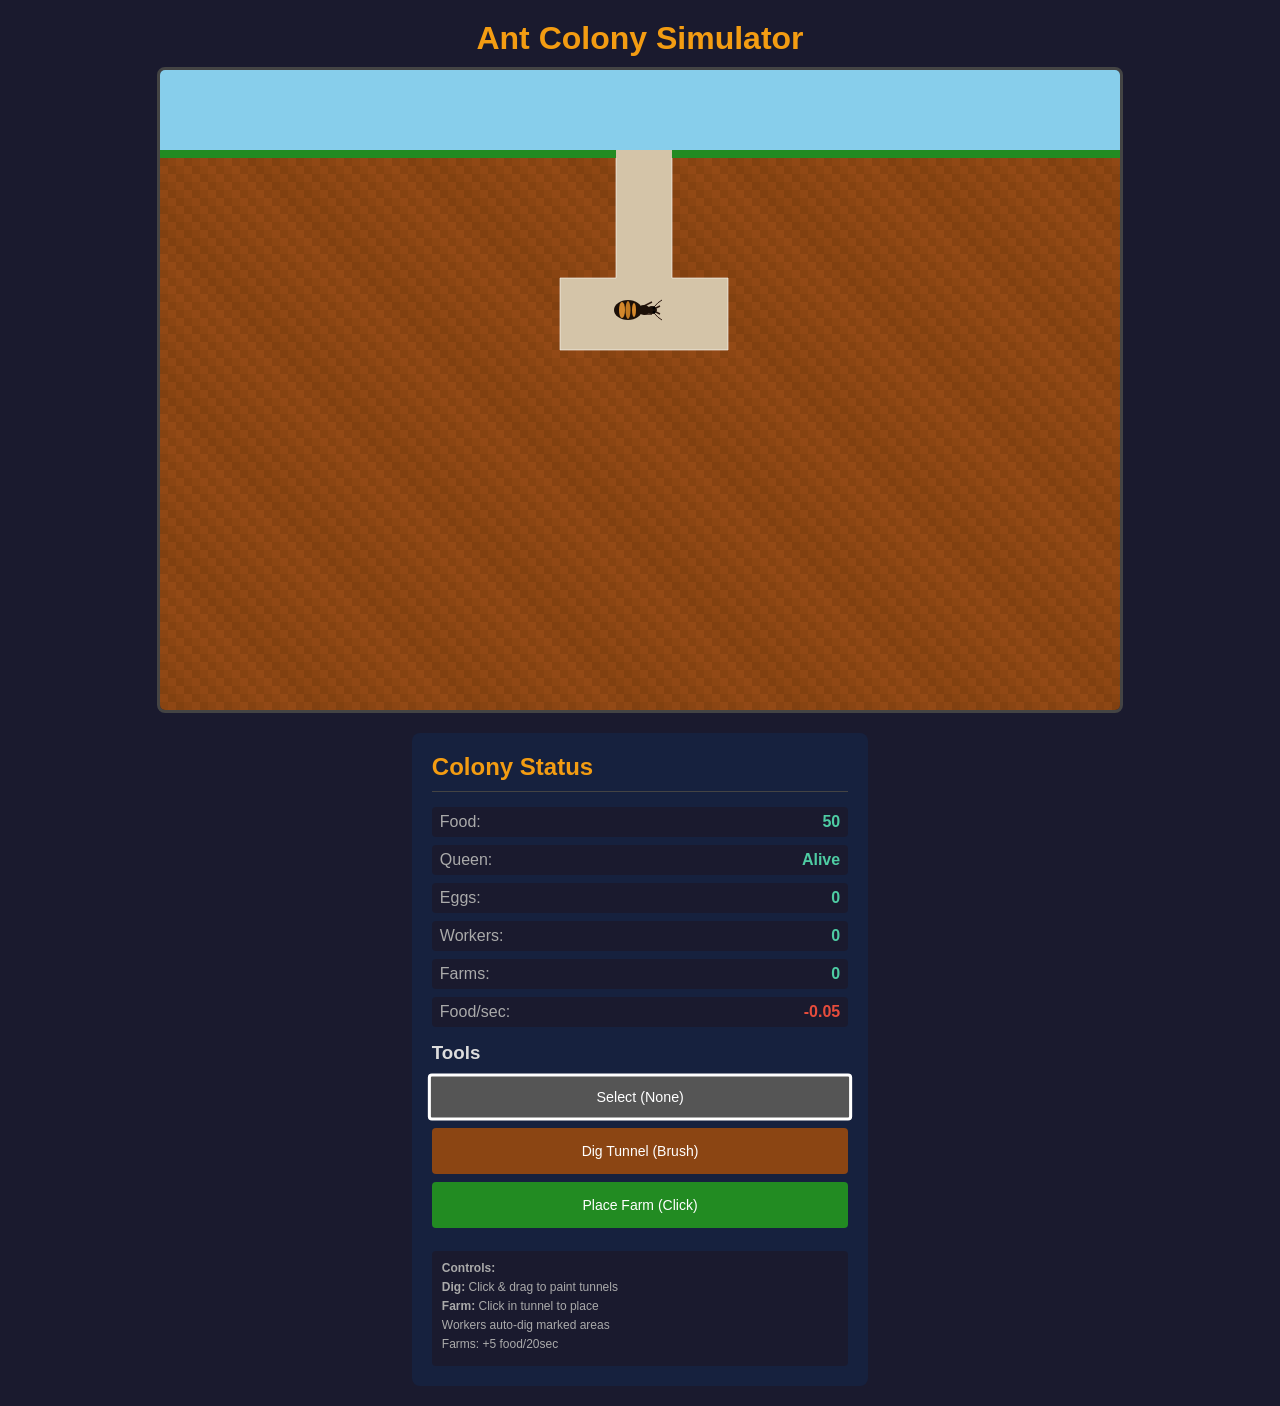
==== commit fd12ca53: "Add brush tool for digging and pixel-based farms Major changes: - Brush tool: Click & drag to paint " ====
--- a/ant-simulator.html
+++ b/ant-simulator.html
@@ -15,10 +15,11 @@
             flex-direction: column;
             align-items: center;
             padding: 20px;
+            user-select: none;
         }
         h1 { margin-bottom: 10px; color: #f39c12; }
         .game-container { display: flex; gap: 20px; flex-wrap: wrap; justify-content: center; }
-        canvas { border: 3px solid #444; border-radius: 8px; cursor: pointer; }
+        canvas { border: 3px solid #444; border-radius: 8px; cursor: crosshair; }
         .panel {
             background: #16213e;
             padding: 20px;
@@ -33,20 +34,31 @@
         .stat-value { font-weight: bold; color: #4ecca3; }
         .stat-value.warning { color: #f39c12; }
         .stat-value.danger { color: #e74c3c; }
-        button { width: 100%; padding: 10px; margin-bottom: 8px; border: none; border-radius: 4px; cursor: pointer; font-size: 14px; transition: all 0.2s; }
-        button:hover:not(:disabled) { transform: translateY(-2px); box-shadow: 0 4px 8px rgba(0,0,0,0.3); }
+        .tools { margin-top: 15px; }
+        .tools h3 { color: #ddd; margin-bottom: 10px; }
+        .tool-btn {
+            width: 100%;
+            padding: 12px;
+            margin-bottom: 8px;
+            border: 3px solid transparent;
+            border-radius: 4px;
+            cursor: pointer;
+            font-size: 14px;
+            transition: all 0.2s;
+        }
+        .tool-btn.active { border-color: #fff; transform: scale(1.02); }
+        .tool-btn:hover { transform: scale(1.02); }
         .btn-dig { background: #8B4513; color: white; }
         .btn-farm { background: #228B22; color: white; }
-        .selected-info { margin-top: 15px; padding: 12px; background: #2a2a4e; border-radius: 4px; border: 2px solid #4ecca3; }
-        .selected-info.dirt { border-color: #8B4513; }
-        .selected-info.tunnel { border-color: #D4C4A8; }
-        .selected-info.farm { border-color: #32CD32; }
+        .btn-none { background: #555; color: white; }
+        .brush-size { margin-top: 10px; }
+        .brush-size label { display: block; margin-bottom: 5px; color: #aaa; }
+        .brush-size input { width: 100%; }
         .instructions { margin-top: 15px; padding: 10px; background: #1a1a2e; border-radius: 4px; font-size: 12px; color: #aaa; }
         .instructions p { margin-bottom: 5px; }
-        .idle-count { color: #f39c12; font-size: 12px; margin-top: 8px; }
         .game-over { position: fixed; top: 50%; left: 50%; transform: translate(-50%, -50%); background: rgba(0,0,0,0.9); padding: 40px; border-radius: 10px; text-align: center; display: none; z-index: 100; }
         .game-over h2 { color: #e74c3c; margin-bottom: 20px; }
-        .game-over button { width: auto; padding: 10px 30px; background: #4ecca3; color: #1a1a2e; font-weight: bold; }
+        .game-over button { padding: 10px 30px; background: #4ecca3; color: #1a1a2e; font-weight: bold; border: none; border-radius: 4px; cursor: pointer; }
     </style>
 </head>
 <body>
@@ -56,25 +68,30 @@
         <div class="panel">
             <h2>Colony Status</h2>
             <div class="stat"><span class="stat-label">Food:</span><span class="stat-value" id="foodCount">50</span></div>
-            <div class="stat"><span class="stat-label">Queen:</span><span class="stat-value" id="queenStatus">Alive</span></div>
+            <div class="stat"><span class="stat-label">Queen:</span><span class="stat-value">Alive</span></div>
             <div class="stat"><span class="stat-label">Eggs:</span><span class="stat-value" id="eggCount">0</span></div>
             <div class="stat"><span class="stat-label">Workers:</span><span class="stat-value" id="workerCount">0</span></div>
-            <div class="stat"><span class="stat-label">Idle:</span><span class="stat-value" id="idleCount">0</span></div>
-            <div class="stat"><span class="stat-label">Diggers:</span><span class="stat-value" id="diggerCount">0</span></div>
-            <div class="stat"><span class="stat-label">Farmers:</span><span class="stat-value" id="farmerCount">0</span></div>
             <div class="stat"><span class="stat-label">Farms:</span><span class="stat-value" id="farmCount">0</span></div>
             <div class="stat"><span class="stat-label">Food/sec:</span><span class="stat-value" id="foodRate">0</span></div>
-            <div class="selected-info" id="selectedInfo" style="display: none;">
-                <strong id="selectedTitle">Selected:</strong>
-                <p id="selectedDesc"></p>
-                <div id="actionButtons"></div>
-                <p class="idle-count" id="idleNote"></p>
+
+            <div class="tools">
+                <h3>Tools</h3>
+                <button class="tool-btn btn-none active" id="btnSelect" onclick="setTool('none')">Select (None)</button>
+                <button class="tool-btn btn-dig" id="btnDig" onclick="setTool('dig')">Dig Tunnel (Brush)</button>
+                <button class="tool-btn btn-farm" id="btnFarm" onclick="setTool('farm')">Place Farm (Click)</button>
+
+                <div class="brush-size" id="brushControls">
+                    <label>Brush Size: <span id="brushSizeLabel">20</span>px</label>
+                    <input type="range" min="10" max="50" value="20" id="brushSize" oninput="updateBrushSize()">
+                </div>
             </div>
+
             <div class="instructions">
-                <p><strong>How to Play:</strong></p>
-                <p>Click DIRT next to tunnels to dig</p>
-                <p>Click TUNNEL to build a farm</p>
-                <p>Click FARM to assign farmers</p>
+                <p><strong>Controls:</strong></p>
+                <p><b>Dig:</b> Click & drag to paint tunnels</p>
+                <p><b>Farm:</b> Click in tunnel to place</p>
+                <p>Workers auto-dig marked areas</p>
+                <p>Farms: +5 food/20sec</p>
             </div>
         </div>
     </div>
@@ -85,28 +102,31 @@
     </div>
 
     <script>
-        const CELL_SIZE = 16;
-        const GRID_WIDTH = 60;
-        const GRID_HEIGHT = 40;
-        const SURFACE_Y = 5;
-        const ANT_SPEED = 0.03;
+        const CELL_SIZE = 8;
+        const GRID_WIDTH = 120;
+        const GRID_HEIGHT = 80;
+        const SURFACE_Y = 10;
+        const ANT_SPEED = 0.04;
 
         const EGG_HATCH_TIME = 5000;
         const QUEEN_LAY_INTERVAL = 5000;
         const FOOD_CONSUME_INTERVAL = 20000;
         const FARM_PRODUCE_INTERVAL = 20000;
         const FARM_FOOD_AMOUNT = 5;
-        const DIG_TIME = 2500;
-        const FARM_BUILD_TIME = 2500;
-
-        const CELL_SKY = 0, CELL_GRASS = 1, CELL_DIRT = 2, CELL_TUNNEL = 3, CELL_FARM = 4;
+        const DIG_TIME = 800;
+
+        const CELL_SKY = 0, CELL_GRASS = 1, CELL_DIRT = 2, CELL_TUNNEL = 3, CELL_MARKED = 4;
         const TASK_IDLE = 'idle', TASK_DIG = 'dig', TASK_FARM = 'farm';
 
         let canvas, ctx, grid = [], ants = [], eggs = [], farms = [];
         let queen = null, food = 50, gameRunning = true;
         let lastFoodConsume = Date.now(), lastQueenLay = Date.now();
-        let selectedCell = null, highlightedCell = null;
-        let digQueue = [], farmQueue = [];
+
+        // Tool state
+        let currentTool = 'none';
+        let brushSize = 20;
+        let isMouseDown = false;
+        let lastMouseX = 0, lastMouseY = 0;
 
         function initGrid() {
             grid = [];
@@ -118,21 +138,74 @@
                     else grid[y][x] = CELL_DIRT;
                 }
             }
-            const entranceX = Math.floor(GRID_WIDTH / 2);
-            for (let y = SURFACE_Y; y <= SURFACE_Y + 10; y++) {
-                for (let dx = -1; dx <= 1; dx++) grid[y][entranceX + dx] = CELL_TUNNEL;
-            }
-            for (let x = entranceX - 4; x <= entranceX + 4; x++) {
-                for (let y = SURFACE_Y + 8; y <= SURFACE_Y + 12; y++) grid[y][x] = CELL_TUNNEL;
-            }
-        }
-
-        // Draw queen with amber stripes like reference photo
+            // Create initial tunnel
+            const cx = Math.floor(GRID_WIDTH / 2);
+            for (let y = SURFACE_Y; y <= SURFACE_Y + 20; y++) {
+                for (let dx = -3; dx <= 3; dx++) {
+                    if (cx + dx >= 0 && cx + dx < GRID_WIDTH) grid[y][cx + dx] = CELL_TUNNEL;
+                }
+            }
+            // Queen chamber
+            for (let x = cx - 10; x <= cx + 10; x++) {
+                for (let y = SURFACE_Y + 16; y <= SURFACE_Y + 24; y++) {
+                    if (x >= 0 && x < GRID_WIDTH && y < GRID_HEIGHT) grid[y][x] = CELL_TUNNEL;
+                }
+            }
+        }
+
+        function setTool(tool) {
+            currentTool = tool;
+            document.querySelectorAll('.tool-btn').forEach(b => b.classList.remove('active'));
+            document.getElementById(tool === 'dig' ? 'btnDig' : tool === 'farm' ? 'btnFarm' : 'btnSelect').classList.add('active');
+            document.getElementById('brushControls').style.display = tool === 'dig' ? 'block' : 'none';
+            canvas.style.cursor = tool === 'dig' ? 'crosshair' : tool === 'farm' ? 'pointer' : 'default';
+        }
+
+        function updateBrushSize() {
+            brushSize = parseInt(document.getElementById('brushSize').value);
+            document.getElementById('brushSizeLabel').textContent = brushSize;
+        }
+
+        function paintTunnel(px, py) {
+            const radius = brushSize / 2;
+            const startX = Math.floor((px - radius) / CELL_SIZE);
+            const endX = Math.ceil((px + radius) / CELL_SIZE);
+            const startY = Math.floor((py - radius) / CELL_SIZE);
+            const endY = Math.ceil((py + radius) / CELL_SIZE);
+
+            for (let y = startY; y <= endY; y++) {
+                for (let x = startX; x <= endX; x++) {
+                    if (x >= 0 && x < GRID_WIDTH && y > SURFACE_Y && y < GRID_HEIGHT) {
+                        const cellCX = x * CELL_SIZE + CELL_SIZE / 2;
+                        const cellCY = y * CELL_SIZE + CELL_SIZE / 2;
+                        const dist = Math.sqrt((cellCX - px) ** 2 + (cellCY - py) ** 2);
+                        if (dist <= radius && grid[y][x] === CELL_DIRT) {
+                            grid[y][x] = CELL_MARKED; // Mark for digging
+                        }
+                    }
+                }
+            }
+        }
+
+        function placeFarm(px, py) {
+            const gx = Math.floor(px / CELL_SIZE);
+            const gy = Math.floor(py / CELL_SIZE);
+            if (gx >= 0 && gx < GRID_WIDTH && gy >= 0 && gy < GRID_HEIGHT) {
+                if (grid[gy][gx] === CELL_TUNNEL) {
+                    // Check not too close to other farms
+                    const tooClose = farms.some(f => Math.sqrt((f.px - px) ** 2 + (f.py - py) ** 2) < 30);
+                    if (!tooClose) {
+                        farms.push(new Farm(px, py));
+                    }
+                }
+            }
+        }
+
+        // Drawing functions
         function drawQueen(px, py) {
             ctx.save();
             ctx.translate(px, py);
 
-            // Legs
             ctx.strokeStyle = '#2C1810';
             ctx.lineWidth = 1.5;
             for (let i = 0; i < 3; i++) {
@@ -141,13 +214,11 @@
                 ctx.beginPath(); ctx.moveTo(4, legY); ctx.lineTo(12, legY - 4 + i * 2); ctx.stroke();
             }
 
-            // Large abdomen with stripes (like reference)
             ctx.fillStyle = '#1C1008';
             ctx.beginPath();
             ctx.ellipse(-12, 0, 14, 10, 0, 0, Math.PI * 2);
             ctx.fill();
 
-            // Amber/orange stripes on abdomen
             ctx.fillStyle = '#D4882C';
             ctx.beginPath(); ctx.ellipse(-18, 0, 3, 8, 0, 0, Math.PI * 2); ctx.fill();
             ctx.fillStyle = '#C07820';
@@ -155,30 +226,19 @@
             ctx.fillStyle = '#D4882C';
             ctx.beginPath(); ctx.ellipse(-6, 0, 2, 7, 0, 0, Math.PI * 2); ctx.fill();
 
-            // Thorax (dark)
             ctx.fillStyle = '#1C1008';
-            ctx.beginPath();
-            ctx.ellipse(4, 0, 6, 5, 0, 0, Math.PI * 2);
-            ctx.fill();
-
-            // Head (dark)
-            ctx.beginPath();
-            ctx.ellipse(12, 0, 5, 4, 0, 0, Math.PI * 2);
-            ctx.fill();
-
-            // Mandibles
+            ctx.beginPath(); ctx.ellipse(4, 0, 6, 5, 0, 0, Math.PI * 2); ctx.fill();
+            ctx.beginPath(); ctx.ellipse(12, 0, 5, 4, 0, 0, Math.PI * 2); ctx.fill();
+
             ctx.strokeStyle = '#2C1810';
             ctx.lineWidth = 1.5;
             ctx.beginPath(); ctx.moveTo(16, -2); ctx.lineTo(20, -4); ctx.stroke();
             ctx.beginPath(); ctx.moveTo(16, 2); ctx.lineTo(20, 4); ctx.stroke();
 
-            // Antennae
-            ctx.strokeStyle = '#2C1810';
             ctx.lineWidth = 1;
             ctx.beginPath(); ctx.moveTo(14, -3); ctx.quadraticCurveTo(18, -8, 22, -10); ctx.stroke();
             ctx.beginPath(); ctx.moveTo(14, 3); ctx.quadraticCurveTo(18, 8, 22, 10); ctx.stroke();
 
-            // Eyes
             ctx.fillStyle = '#000';
             ctx.beginPath();
             ctx.arc(14, -2, 1.5, 0, Math.PI * 2);
@@ -188,14 +248,12 @@
             ctx.restore();
         }
 
-        // Draw worker ant
-        function drawWorkerAnt(px, py, task, workProgress) {
+        function drawWorkerAnt(px, py, angle, workProgress) {
             ctx.save();
             ctx.translate(px, py);
+            ctx.rotate(angle);
 
             const bodyColor = '#3D1A0A';
-
-            // Legs
             ctx.strokeStyle = bodyColor;
             ctx.lineWidth = 1;
             for (let i = 0; i < 3; i++) {
@@ -204,23 +262,11 @@
                 ctx.beginPath(); ctx.moveTo(2, legY); ctx.lineTo(6, legY - 2 + i); ctx.stroke();
             }
 
-            // Abdomen
             ctx.fillStyle = bodyColor;
-            ctx.beginPath();
-            ctx.ellipse(-4, 0, 4, 3, 0, 0, Math.PI * 2);
-            ctx.fill();
-
-            // Thorax
-            ctx.beginPath();
-            ctx.ellipse(1, 0, 3, 2.5, 0, 0, Math.PI * 2);
-            ctx.fill();
-
-            // Head
-            ctx.beginPath();
-            ctx.ellipse(5, 0, 2.5, 2, 0, 0, Math.PI * 2);
-            ctx.fill();
-
-            // Antennae
+            ctx.beginPath(); ctx.ellipse(-4, 0, 4, 3, 0, 0, Math.PI * 2); ctx.fill();
+            ctx.beginPath(); ctx.ellipse(1, 0, 3, 2.5, 0, 0, Math.PI * 2); ctx.fill();
+            ctx.beginPath(); ctx.ellipse(5, 0, 2.5, 2, 0, 0, Math.PI * 2); ctx.fill();
+
             ctx.strokeStyle = bodyColor;
             ctx.lineWidth = 0.8;
             ctx.beginPath(); ctx.moveTo(6, -1); ctx.quadraticCurveTo(8, -3, 9, -4); ctx.stroke();
@@ -228,13 +274,12 @@
 
             ctx.restore();
 
-            // Work progress bar
             if (workProgress > 0) {
                 const barWidth = 16;
-                const progress = task === TASK_DIG ? workProgress / DIG_TIME : workProgress / FARM_BUILD_TIME;
+                const progress = workProgress / DIG_TIME;
                 ctx.fillStyle = '#222';
                 ctx.fillRect(px - barWidth/2, py - 12, barWidth, 3);
-                ctx.fillStyle = task === TASK_DIG ? '#F39C12' : '#27AE60';
+                ctx.fillStyle = '#F39C12';
                 ctx.fillRect(px - barWidth/2, py - 12, barWidth * progress, 3);
             }
         }
@@ -248,7 +293,6 @@
             ctx.lineWidth = 1;
             ctx.stroke();
 
-            // Hatch progress
             const barWidth = 12;
             ctx.fillStyle = '#333';
             ctx.fillRect(px - barWidth/2, py + 8, barWidth, 2);
@@ -256,33 +300,44 @@
             ctx.fillRect(px - barWidth/2, py + 8, barWidth * progress, 2);
         }
 
-        function drawFarm(x, y) {
-            const sx = x * CELL_SIZE, sy = y * CELL_SIZE;
+        function drawFarm(px, py) {
+            // Farm is a circular area with plants
             ctx.fillStyle = '#5D4037';
-            ctx.fillRect(sx, sy, CELL_SIZE, CELL_SIZE);
-            ctx.fillStyle = '#4E342E';
-            for (let i = 0; i < 4; i++) ctx.fillRect(sx + 1, sy + 2 + i * 4, CELL_SIZE - 2, 2);
-
-            // Plants
-            [[4,4],[12,4],[8,8],[4,12],[12,12]].forEach(([px,py]) => {
+            ctx.beginPath();
+            ctx.arc(px, py, 12, 0, Math.PI * 2);
+            ctx.fill();
+
+            // Plants around the center
+            const plantAngles = [0, Math.PI/2, Math.PI, Math.PI*1.5, Math.PI/4, Math.PI*3/4];
+            plantAngles.forEach(angle => {
+                const plantX = px + Math.cos(angle) * 6;
+                const plantY = py + Math.sin(angle) * 6;
                 ctx.strokeStyle = '#2E7D32';
                 ctx.lineWidth = 1.5;
-                ctx.beginPath(); ctx.moveTo(sx+px, sy+py+3); ctx.lineTo(sx+px, sy+py-1); ctx.stroke();
+                ctx.beginPath();
+                ctx.moveTo(plantX, plantY + 3);
+                ctx.lineTo(plantX, plantY - 3);
+                ctx.stroke();
                 ctx.fillStyle = '#4CAF50';
-                ctx.beginPath(); ctx.ellipse(sx+px-2, sy+py, 2, 1, -0.5, 0, Math.PI*2); ctx.fill();
-                ctx.beginPath(); ctx.ellipse(sx+px+2, sy+py, 2, 1, 0.5, 0, Math.PI*2); ctx.fill();
+                ctx.beginPath();
+                ctx.ellipse(plantX - 2, plantY - 1, 2, 1, -0.5, 0, Math.PI * 2);
+                ctx.fill();
+                ctx.beginPath();
+                ctx.ellipse(plantX + 2, plantY - 1, 2, 1, 0.5, 0, Math.PI * 2);
+                ctx.fill();
             });
         }
 
         class Ant {
-            constructor(x, y, isQueen = false) {
-                // Store pixel positions
-                this.px = x * CELL_SIZE + CELL_SIZE / 2;
-                this.py = y * CELL_SIZE + CELL_SIZE / 2;
+            constructor(px, py, isQueen = false) {
+                this.px = px;
+                this.py = py;
                 this.isQueen = isQueen;
                 this.task = TASK_IDLE;
-                this.targetX = null;
-                this.targetY = null;
+                this.targetPx = null;
+                this.targetPy = null;
+                this.targetGx = null;
+                this.targetGy = null;
                 this.workProgress = 0;
                 this.angle = Math.random() * Math.PI * 2;
             }
@@ -295,54 +350,76 @@
                 const gy = Math.floor(py / CELL_SIZE);
                 if (gx < 0 || gx >= GRID_WIDTH || gy < 0 || gy >= GRID_HEIGHT) return false;
                 const cell = grid[gy][gx];
-                return cell === CELL_TUNNEL || cell === CELL_FARM || cell === CELL_GRASS;
+                return cell === CELL_TUNNEL || cell === CELL_GRASS || cell === CELL_MARKED;
+            }
+
+            findDigTarget() {
+                // Find nearest marked cell
+                let nearest = null;
+                let nearestDist = Infinity;
+                for (let y = 0; y < GRID_HEIGHT; y++) {
+                    for (let x = 0; x < GRID_WIDTH; x++) {
+                        if (grid[y][x] === CELL_MARKED) {
+                            const cellPx = x * CELL_SIZE + CELL_SIZE / 2;
+                            const cellPy = y * CELL_SIZE + CELL_SIZE / 2;
+                            const dist = Math.sqrt((this.px - cellPx) ** 2 + (this.py - cellPy) ** 2);
+                            if (dist < nearestDist) {
+                                nearestDist = dist;
+                                nearest = {gx: x, gy: y, px: cellPx, py: cellPy};
+                            }
+                        }
+                    }
+                }
+                return nearest;
             }
 
             update(deltaTime) {
                 if (this.isQueen) return;
 
-                if (this.task === TASK_DIG) {
+                if (this.task === TASK_IDLE) {
+                    // Look for work
+                    const target = this.findDigTarget();
+                    if (target) {
+                        this.task = TASK_DIG;
+                        this.targetPx = target.px;
+                        this.targetPy = target.py;
+                        this.targetGx = target.gx;
+                        this.targetGy = target.gy;
+                    } else {
+                        this.wander(deltaTime);
+                    }
+                } else if (this.task === TASK_DIG) {
                     this.performDigging(deltaTime);
-                } else if (this.task === TASK_FARM) {
-                    this.performFarming(deltaTime);
                 } else {
-                    this.checkForWork();
                     this.wander(deltaTime);
                 }
             }
 
-            checkForWork() {
-                if (digQueue.length > 0) {
-                    const target = digQueue.shift();
-                    this.task = TASK_DIG;
-                    this.targetX = target.x;
-                    this.targetY = target.y;
+            performDigging(deltaTime) {
+                if (this.targetGx === null || grid[this.targetGy][this.targetGx] !== CELL_MARKED) {
+                    this.task = TASK_IDLE;
+                    this.workProgress = 0;
                     return;
                 }
-                if (farmQueue.length > 0) {
-                    const target = farmQueue.shift();
-                    this.task = TASK_FARM;
-                    this.targetX = target.x;
-                    this.targetY = target.y;
-                    return;
-                }
-            }
-
-            getDistanceToTarget() {
-                if (this.targetX === null) return Infinity;
-                const tx = this.targetX * CELL_SIZE + CELL_SIZE / 2;
-                const ty = this.targetY * CELL_SIZE + CELL_SIZE / 2;
-                return Math.sqrt((this.px - tx) ** 2 + (this.py - ty) ** 2);
-            }
-
-            moveTowardsTarget(deltaTime) {
-                const tx = this.targetX * CELL_SIZE + CELL_SIZE / 2;
-                const ty = this.targetY * CELL_SIZE + CELL_SIZE / 2;
+
+                const dist = Math.sqrt((this.px - this.targetPx) ** 2 + (this.py - this.targetPy) ** 2);
+                if (dist < CELL_SIZE * 2) {
+                    this.workProgress += deltaTime;
+                    if (this.workProgress >= DIG_TIME) {
+                        grid[this.targetGy][this.targetGx] = CELL_TUNNEL;
+                        this.workProgress = 0;
+                        this.task = TASK_IDLE;
+                    }
+                } else {
+                    this.moveTowards(this.targetPx, this.targetPy, deltaTime);
+                }
+            }
+
+            moveTowards(tx, ty, deltaTime) {
                 const dx = tx - this.px;
                 const dy = ty - this.py;
                 const dist = Math.sqrt(dx * dx + dy * dy);
-
-                if (dist < CELL_SIZE) return true; // Close enough
+                if (dist < 1) return;
 
                 const speed = ANT_SPEED * deltaTime;
                 const nx = this.px + (dx / dist) * speed;
@@ -352,74 +429,26 @@
                     this.px = nx;
                     this.py = ny;
                     this.angle = Math.atan2(dy, dx);
-                }
-                return false;
-            }
-
-            performDigging(deltaTime) {
-                if (this.targetX === null || this.targetY === null) {
-                    this.task = TASK_IDLE;
-                    return;
-                }
-                if (grid[this.targetY][this.targetX] !== CELL_DIRT) {
-                    this.task = TASK_IDLE;
-                    this.targetX = null;
-                    this.targetY = null;
-                    this.workProgress = 0;
-                    return;
-                }
-
-                if (this.getDistanceToTarget() < CELL_SIZE * 1.5) {
-                    this.workProgress += deltaTime;
-                    if (this.workProgress >= DIG_TIME) {
-                        grid[this.targetY][this.targetX] = CELL_TUNNEL;
-                        this.workProgress = 0;
-                        this.targetX = null;
-                        this.targetY = null;
-                        this.task = TASK_IDLE;
-                    }
                 } else {
-                    this.moveTowardsTarget(deltaTime);
-                }
-            }
-
-            performFarming(deltaTime) {
-                if (this.targetX === null || this.targetY === null) {
-                    this.task = TASK_IDLE;
-                    return;
-                }
-                const cell = grid[this.targetY][this.targetX];
-                if (cell !== CELL_TUNNEL && cell !== CELL_FARM) {
-                    this.task = TASK_IDLE;
-                    this.targetX = null;
-                    this.targetY = null;
-                    this.workProgress = 0;
-                    return;
-                }
-
-                if (cell === CELL_FARM) {
-                    if (this.getDistanceToTarget() > CELL_SIZE) {
-                        this.moveTowardsTarget(deltaTime);
-                    }
-                    return;
-                }
-
-                if (this.getDistanceToTarget() < CELL_SIZE * 1.5) {
-                    this.workProgress += deltaTime;
-                    if (this.workProgress >= FARM_BUILD_TIME) {
-                        grid[this.targetY][this.targetX] = CELL_FARM;
-                        farms.push(new Farm(this.targetX, this.targetY));
-                        this.workProgress = 0;
-                    }
-                } else {
-                    this.moveTowardsTarget(deltaTime);
+                    // Try to find alternative path
+                    const angles = [0.5, -0.5, 1, -1, 1.5, -1.5];
+                    for (const offset of angles) {
+                        const newAngle = this.angle + offset;
+                        const altX = this.px + Math.cos(newAngle) * speed;
+                        const altY = this.py + Math.sin(newAngle) * speed;
+                        if (this.canMoveToPixel(altX, altY)) {
+                            this.px = altX;
+                            this.py = altY;
+                            this.angle = newAngle;
+                            break;
+                        }
+                    }
                 }
             }
 
             wander(deltaTime) {
-                // Random wandering with smooth movement
                 this.angle += (Math.random() - 0.5) * 0.1;
-                const speed = ANT_SPEED * deltaTime * 0.5;
+                const speed = ANT_SPEED * deltaTime * 0.4;
                 const nx = this.px + Math.cos(this.angle) * speed;
                 const ny = this.py + Math.sin(this.angle) * speed;
 
@@ -435,7 +464,7 @@
                 if (this.isQueen) {
                     drawQueen(this.px, this.py);
                 } else {
-                    drawWorkerAnt(this.px, this.py, this.task, this.workProgress);
+                    drawWorkerAnt(this.px, this.py, this.angle, this.workProgress);
                 }
             }
         }
@@ -452,9 +481,9 @@
         }
 
         class Farm {
-            constructor(x, y) {
-                this.x = x;
-                this.y = y;
+            constructor(px, py) {
+                this.px = px;
+                this.py = py;
                 this.lastProduce = Date.now();
             }
             update() {
@@ -463,150 +492,77 @@
                     this.lastProduce = Date.now();
                 }
             }
-        }
-
-        function hasAdjacentTunnel(x, y) {
-            return [{dx:0,dy:-1},{dx:0,dy:1},{dx:-1,dy:0},{dx:1,dy:0}].some(c => {
-                const nx = x + c.dx, ny = y + c.dy;
-                return ny >= 0 && ny < GRID_HEIGHT && nx >= 0 && nx < GRID_WIDTH &&
-                       (grid[ny][nx] === CELL_TUNNEL || grid[ny][nx] === CELL_FARM);
-            });
-        }
-
-        function getIdleAnts() { return ants.filter(a => a.task === TASK_IDLE); }
-        function getFarmersAtFarm(x, y) { return ants.filter(a => a.task === TASK_FARM && a.targetX === x && a.targetY === y); }
+            draw() { drawFarm(this.px, this.py); }
+        }
 
         function init() {
             canvas = document.getElementById('gameCanvas');
             ctx = canvas.getContext('2d');
             initGrid();
 
-            const queenX = Math.floor(GRID_WIDTH / 2);
-            const queenY = SURFACE_Y + 10;
-            queen = new Ant(queenX, queenY, true);
-
-            canvas.addEventListener('click', handleClick);
-            canvas.addEventListener('mousemove', handleMouseMove);
+            const queenPx = (GRID_WIDTH / 2) * CELL_SIZE;
+            const queenPy = (SURFACE_Y + 20) * CELL_SIZE;
+            queen = new Ant(queenPx, queenPy, true);
+
+            canvas.addEventListener('mousedown', onMouseDown);
+            canvas.addEventListener('mousemove', onMouseMove);
+            canvas.addEventListener('mouseup', onMouseUp);
+            canvas.addEventListener('mouseleave', onMouseUp);
+
+            setTool('none');
             requestAnimationFrame(gameLoop);
         }
 
-        function handleMouseMove(event) {
+        function getMousePos(e) {
             const rect = canvas.getBoundingClientRect();
             const scaleX = canvas.width / rect.width;
             const scaleY = canvas.height / rect.height;
-            const mouseX = Math.floor((event.clientX - rect.left) * scaleX / CELL_SIZE);
-            const mouseY = Math.floor((event.clientY - rect.top) * scaleY / CELL_SIZE);
-            if (mouseX >= 0 && mouseX < GRID_WIDTH && mouseY >= 0 && mouseY < GRID_HEIGHT) {
-                highlightedCell = {x: mouseX, y: mouseY};
-            } else {
-                highlightedCell = null;
-            }
-        }
-
-        function handleClick(event) {
-            const rect = canvas.getBoundingClientRect();
-            const scaleX = canvas.width / rect.width;
-            const scaleY = canvas.height / rect.height;
-            const clickX = Math.floor((event.clientX - rect.left) * scaleX / CELL_SIZE);
-            const clickY = Math.floor((event.clientY - rect.top) * scaleY / CELL_SIZE);
-            if (clickX < 0 || clickX >= GRID_WIDTH || clickY < 0 || clickY >= GRID_HEIGHT) return;
-            selectedCell = {x: clickX, y: clickY, type: grid[clickY][clickX]};
-            updateSelectedUI();
-        }
-
-        function assignDigger(x, y) {
-            const idleAnts = getIdleAnts();
-            if (idleAnts.length > 0) {
-                const ant = idleAnts[0];
-                ant.task = TASK_DIG;
-                ant.targetX = x;
-                ant.targetY = y;
-                ant.workProgress = 0;
-            } else {
-                if (!digQueue.some(d => d.x === x && d.y === y)) digQueue.push({x, y});
-            }
-            selectedCell = null;
-            updateSelectedUI();
-        }
-
-        function assignFarmer(x, y) {
-            const idleAnts = getIdleAnts();
-            if (idleAnts.length > 0) {
-                const ant = idleAnts[0];
-                ant.task = TASK_FARM;
-                ant.targetX = x;
-                ant.targetY = y;
-                ant.workProgress = 0;
-            } else {
-                if (!farmQueue.some(f => f.x === x && f.y === y)) farmQueue.push({x, y});
-            }
-            selectedCell = null;
-            updateSelectedUI();
-        }
-
-        function updateSelectedUI() {
-            const info = document.getElementById('selectedInfo');
-            const title = document.getElementById('selectedTitle');
-            const desc = document.getElementById('selectedDesc');
-            const buttons = document.getElementById('actionButtons');
-            const idleNote = document.getElementById('idleNote');
-
-            if (!selectedCell) { info.style.display = 'none'; return; }
-
-            info.style.display = 'block';
-            info.className = 'selected-info';
-            buttons.innerHTML = '';
-            const idleCount = getIdleAnts().length;
-            idleNote.textContent = `Idle workers: ${idleCount}`;
-            const {x, y, type: cell} = selectedCell;
-
-            if (cell === CELL_DIRT && hasAdjacentTunnel(x, y)) {
-                info.classList.add('dirt');
-                title.textContent = 'Diggable Dirt';
-                desc.textContent = 'Click to assign a digger.';
-                const btn = document.createElement('button');
-                btn.className = 'btn-dig';
-                btn.textContent = idleCount > 0 ? 'Assign Digger' : 'Queue Dig Task';
-                btn.onclick = () => assignDigger(x, y);
-                buttons.appendChild(btn);
-            } else if (cell === CELL_DIRT) {
-                info.classList.add('dirt');
-                title.textContent = 'Solid Dirt';
-                desc.textContent = 'Not adjacent to tunnel.';
-            } else if (cell === CELL_TUNNEL) {
-                const qgx = queen.getGridX(), qgy = queen.getGridY();
-                if (qgx === x && qgy === y) {
-                    title.textContent = "Queen's Chamber";
-                    desc.textContent = 'Cannot build here.';
-                } else {
-                    info.classList.add('tunnel');
-                    title.textContent = 'Tunnel';
-                    desc.textContent = 'Build a farm here.';
-                    const btn = document.createElement('button');
-                    btn.className = 'btn-farm';
-                    btn.textContent = idleCount > 0 ? 'Build Farm' : 'Queue Farm';
-                    btn.onclick = () => assignFarmer(x, y);
-                    buttons.appendChild(btn);
-                }
-            } else if (cell === CELL_FARM) {
-                info.classList.add('farm');
-                title.textContent = 'Farm';
-                desc.textContent = `Farmers: ${getFarmersAtFarm(x, y).length}`;
-                const btn = document.createElement('button');
-                btn.className = 'btn-farm';
-                btn.textContent = idleCount > 0 ? 'Assign Farmer' : 'Queue Farmer';
-                btn.onclick = () => assignFarmer(x, y);
-                buttons.appendChild(btn);
-            } else {
-                title.textContent = cell === CELL_GRASS ? 'Surface' : 'Sky';
-                desc.textContent = '';
-            }
+            return {
+                x: (e.clientX - rect.left) * scaleX,
+                y: (e.clientY - rect.top) * scaleY
+            };
+        }
+
+        function onMouseDown(e) {
+            isMouseDown = true;
+            const pos = getMousePos(e);
+            lastMouseX = pos.x;
+            lastMouseY = pos.y;
+
+            if (currentTool === 'dig') {
+                paintTunnel(pos.x, pos.y);
+            } else if (currentTool === 'farm') {
+                placeFarm(pos.x, pos.y);
+            }
+        }
+
+        function onMouseMove(e) {
+            const pos = getMousePos(e);
+
+            if (isMouseDown && currentTool === 'dig') {
+                // Interpolate between last and current position for smooth painting
+                const dx = pos.x - lastMouseX;
+                const dy = pos.y - lastMouseY;
+                const dist = Math.sqrt(dx * dx + dy * dy);
+                const steps = Math.max(1, Math.floor(dist / (brushSize / 4)));
+
+                for (let i = 0; i <= steps; i++) {
+                    const t = i / steps;
+                    const x = lastMouseX + dx * t;
+                    const y = lastMouseY + dy * t;
+                    paintTunnel(x, y);
+                }
+            }
+
+            lastMouseX = pos.x;
+            lastMouseY = pos.y;
+        }
+
+        function onMouseUp() {
+            isMouseDown = false;
         }
 
         function updateStats() {
-            const idle = ants.filter(a => a.task === TASK_IDLE).length;
-            const diggers = ants.filter(a => a.task === TASK_DIG).length;
-            const farmers = ants.filter(a => a.task === TASK_FARM).length;
             const total = ants.length + 1;
             const produced = farms.length * FARM_FOOD_AMOUNT / (FARM_PRODUCE_INTERVAL / 1000);
             const consumed = total / (FOOD_CONSUME_INTERVAL / 1000);
@@ -615,9 +571,6 @@
             document.getElementById('foodCount').textContent = Math.floor(food);
             document.getElementById('eggCount').textContent = eggs.length;
             document.getElementById('workerCount').textContent = ants.length;
-            document.getElementById('idleCount').textContent = idle;
-            document.getElementById('diggerCount').textContent = diggers;
-            document.getElementById('farmerCount').textContent = farmers;
             document.getElementById('farmCount').textContent = farms.length;
             document.getElementById('foodRate').textContent = rate;
 
@@ -625,8 +578,6 @@
             foodEl.className = 'stat-value' + (food < 10 ? ' danger' : food < 30 ? ' warning' : '');
             const rateEl = document.getElementById('foodRate');
             rateEl.className = 'stat-value' + (parseFloat(rate) < 0 ? ' danger' : parseFloat(rate) < 0.1 ? ' warning' : '');
-
-            if (selectedCell) document.getElementById('idleNote').textContent = `Idle workers: ${idle}`;
         }
 
         let lastTime = Date.now();
@@ -646,23 +597,20 @@
 
             // Queen lays eggs
             if (now - lastQueenLay >= QUEEN_LAY_INTERVAL) {
-                const spots = [];
-                for (let dy = -2; dy <= 2; dy++) {
-                    for (let dx = -2; dx <= 2; dx++) {
-                        if (dx === 0 && dy === 0) continue;
-                        const gx = queen.getGridX() + dx, gy = queen.getGridY() + dy;
-                        if (gx >= 0 && gx < GRID_WIDTH && gy >= 0 && gy < GRID_HEIGHT) {
-                            const cell = grid[gy][gx];
-                            if ((cell === CELL_TUNNEL || cell === CELL_FARM) &&
-                                !eggs.some(e => Math.abs(e.px - (gx*CELL_SIZE+CELL_SIZE/2)) < CELL_SIZE && Math.abs(e.py - (gy*CELL_SIZE+CELL_SIZE/2)) < CELL_SIZE)) {
-                                spots.push({x: gx, y: gy});
-                            }
+                const radius = 40;
+                for (let attempt = 0; attempt < 10; attempt++) {
+                    const angle = Math.random() * Math.PI * 2;
+                    const dist = Math.random() * radius + 10;
+                    const epx = queen.px + Math.cos(angle) * dist;
+                    const epy = queen.py + Math.sin(angle) * dist;
+                    const gx = Math.floor(epx / CELL_SIZE);
+                    const gy = Math.floor(epy / CELL_SIZE);
+                    if (gx >= 0 && gx < GRID_WIDTH && gy >= 0 && gy < GRID_HEIGHT && grid[gy][gx] === CELL_TUNNEL) {
+                        if (!eggs.some(e => Math.sqrt((e.px - epx) ** 2 + (e.py - epy) ** 2) < 15)) {
+                            eggs.push(new Egg(epx, epy));
+                            break;
                         }
                     }
-                }
-                if (spots.length > 0) {
-                    const spot = spots[Math.floor(Math.random() * spots.length)];
-                    eggs.push(new Egg(spot.x * CELL_SIZE + CELL_SIZE/2, spot.y * CELL_SIZE + CELL_SIZE/2));
                 }
                 lastQueenLay = now;
             }
@@ -671,9 +619,7 @@
             for (let i = eggs.length - 1; i >= 0; i--) {
                 if (eggs[i].isReady()) {
                     const egg = eggs[i];
-                    const newAnt = new Ant(0, 0, false);
-                    newAnt.px = egg.px;
-                    newAnt.py = egg.py;
+                    const newAnt = new Ant(egg.px, egg.py, false);
                     ants.push(newAnt);
                     eggs.splice(i, 1);
                 }
@@ -691,9 +637,6 @@
                     document.getElementById('gameOver').style.display = 'block';
                 }
             }
-
-            digQueue = digQueue.filter(d => grid[d.y][d.x] === CELL_DIRT);
-            farmQueue = farmQueue.filter(f => grid[f.y][f.x] === CELL_TUNNEL || grid[f.y][f.x] === CELL_FARM);
         }
 
         function render() {
@@ -707,32 +650,28 @@
 
                     if (cell === CELL_SKY) {
                         ctx.fillStyle = '#87CEEB';
-                        ctx.fillRect(sx, sy, CELL_SIZE, CELL_SIZE);
                     } else if (cell === CELL_GRASS) {
                         ctx.fillStyle = '#228B22';
-                        ctx.fillRect(sx, sy, CELL_SIZE, CELL_SIZE);
                     } else if (cell === CELL_DIRT) {
                         const shade = ((x * 7 + y * 13) % 20) - 10;
                         ctx.fillStyle = `rgb(${139 + shade}, ${69 + shade/2}, ${19 + shade/3})`;
-                        ctx.fillRect(sx, sy, CELL_SIZE, CELL_SIZE);
                     } else if (cell === CELL_TUNNEL) {
-                        // Beige tunnel background
                         ctx.fillStyle = '#D4C4A8';
-                        ctx.fillRect(sx, sy, CELL_SIZE, CELL_SIZE);
-                    } else if (cell === CELL_FARM) {
-                        drawFarm(x, y);
-                    }
-                }
-            }
-
-            // Draw white edge highlights for tunnels
-            ctx.strokeStyle = 'rgba(255, 255, 255, 0.8)';
-            ctx.lineWidth = 2;
+                    } else if (cell === CELL_MARKED) {
+                        ctx.fillStyle = '#E8D8B8'; // Lighter beige for marked
+                    }
+                    ctx.fillRect(sx, sy, CELL_SIZE, CELL_SIZE);
+                }
+            }
+
+            // Draw tunnel edges (white highlight)
+            ctx.strokeStyle = 'rgba(255, 255, 255, 0.6)';
+            ctx.lineWidth = 1;
             for (let y = 0; y < GRID_HEIGHT; y++) {
                 for (let x = 0; x < GRID_WIDTH; x++) {
-                    if (grid[y][x] === CELL_TUNNEL || grid[y][x] === CELL_FARM) {
+                    const cell = grid[y][x];
+                    if (cell === CELL_TUNNEL || cell === CELL_MARKED) {
                         const sx = x * CELL_SIZE, sy = y * CELL_SIZE;
-                        // Check each edge for dirt neighbor
                         if (y > 0 && grid[y-1][x] === CELL_DIRT) {
                             ctx.beginPath(); ctx.moveTo(sx, sy); ctx.lineTo(sx + CELL_SIZE, sy); ctx.stroke();
                         }
@@ -749,25 +688,29 @@
                 }
             }
 
-            // Draw queued tasks
-            ctx.fillStyle = 'rgba(255, 165, 0, 0.4)';
-            for (const t of digQueue) ctx.fillRect(t.x * CELL_SIZE, t.y * CELL_SIZE, CELL_SIZE, CELL_SIZE);
-            ctx.fillStyle = 'rgba(50, 205, 50, 0.4)';
-            for (const t of farmQueue) ctx.fillRect(t.x * CELL_SIZE, t.y * CELL_SIZE, CELL_SIZE, CELL_SIZE);
-
-            // Highlight
-            if (highlightedCell) {
+            // Draw marked areas highlight
+            ctx.fillStyle = 'rgba(255, 165, 0, 0.3)';
+            for (let y = 0; y < GRID_HEIGHT; y++) {
+                for (let x = 0; x < GRID_WIDTH; x++) {
+                    if (grid[y][x] === CELL_MARKED) {
+                        ctx.fillRect(x * CELL_SIZE, y * CELL_SIZE, CELL_SIZE, CELL_SIZE);
+                    }
+                }
+            }
+
+            // Draw brush preview
+            if (currentTool === 'dig' && lastMouseX > 0) {
                 ctx.strokeStyle = 'rgba(255, 255, 255, 0.5)';
                 ctx.lineWidth = 2;
-                ctx.strokeRect(highlightedCell.x * CELL_SIZE + 1, highlightedCell.y * CELL_SIZE + 1, CELL_SIZE - 2, CELL_SIZE - 2);
-            }
-
-            // Selection
-            if (selectedCell) {
-                ctx.strokeStyle = '#00FF00';
-                ctx.lineWidth = 3;
-                ctx.strokeRect(selectedCell.x * CELL_SIZE, selectedCell.y * CELL_SIZE, CELL_SIZE, CELL_SIZE);
-            }
+                ctx.setLineDash([5, 5]);
+                ctx.beginPath();
+                ctx.arc(lastMouseX, lastMouseY, brushSize / 2, 0, Math.PI * 2);
+                ctx.stroke();
+                ctx.setLineDash([]);
+            }
+
+            // Draw farms
+            for (const farm of farms) farm.draw();
 
             // Draw eggs
             for (const egg of eggs) egg.draw();
